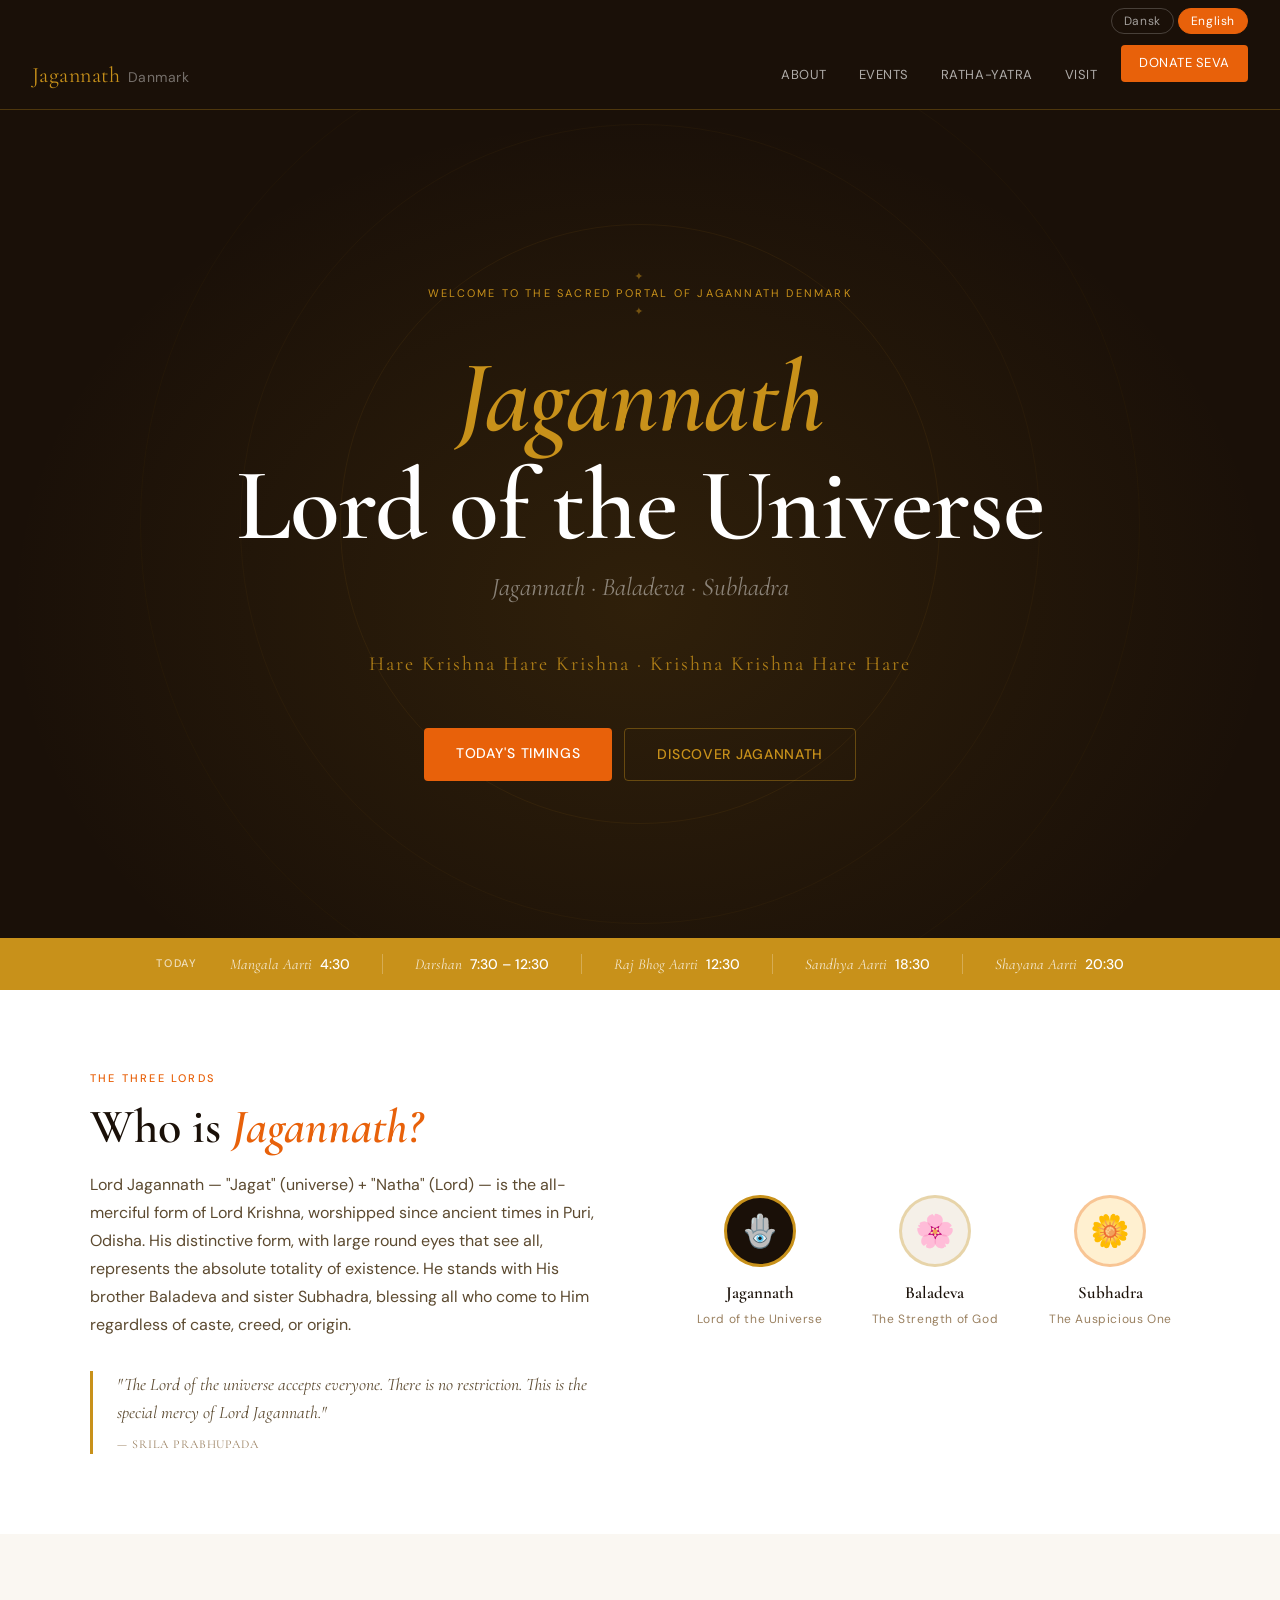
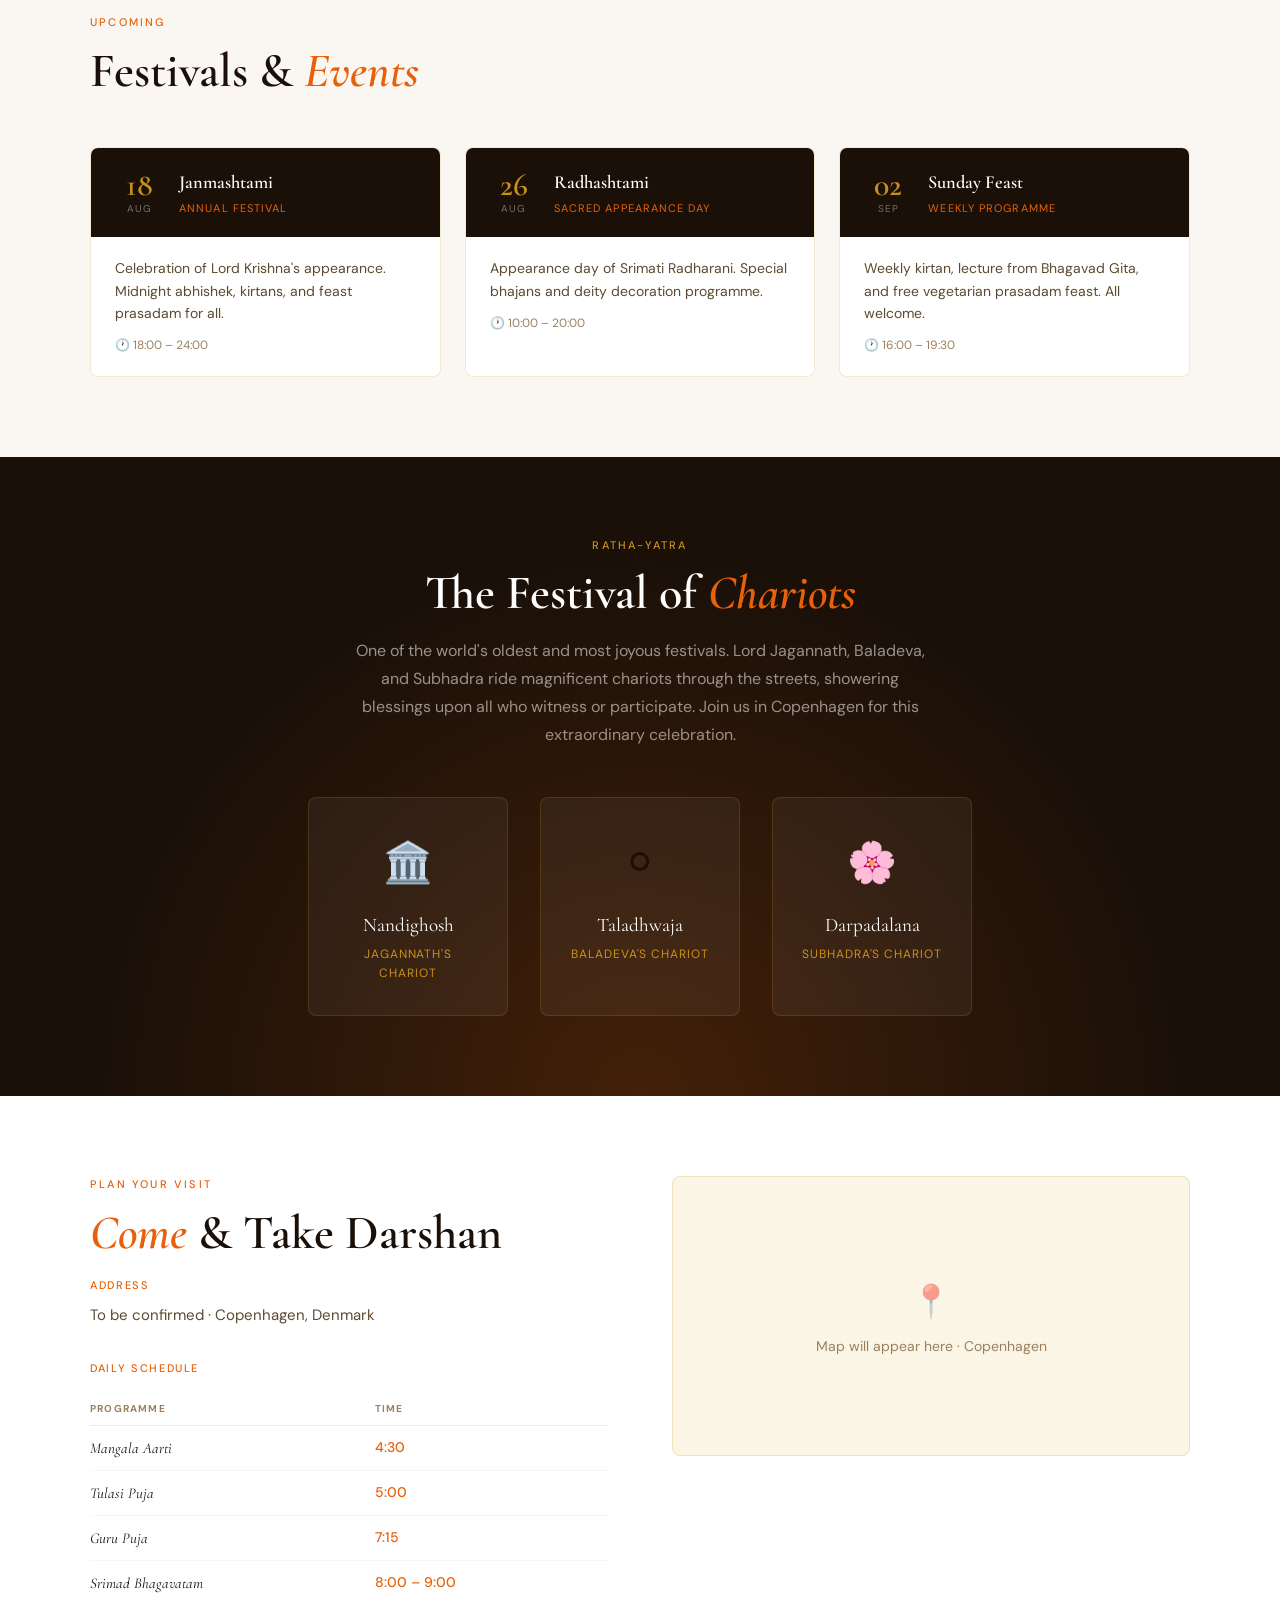
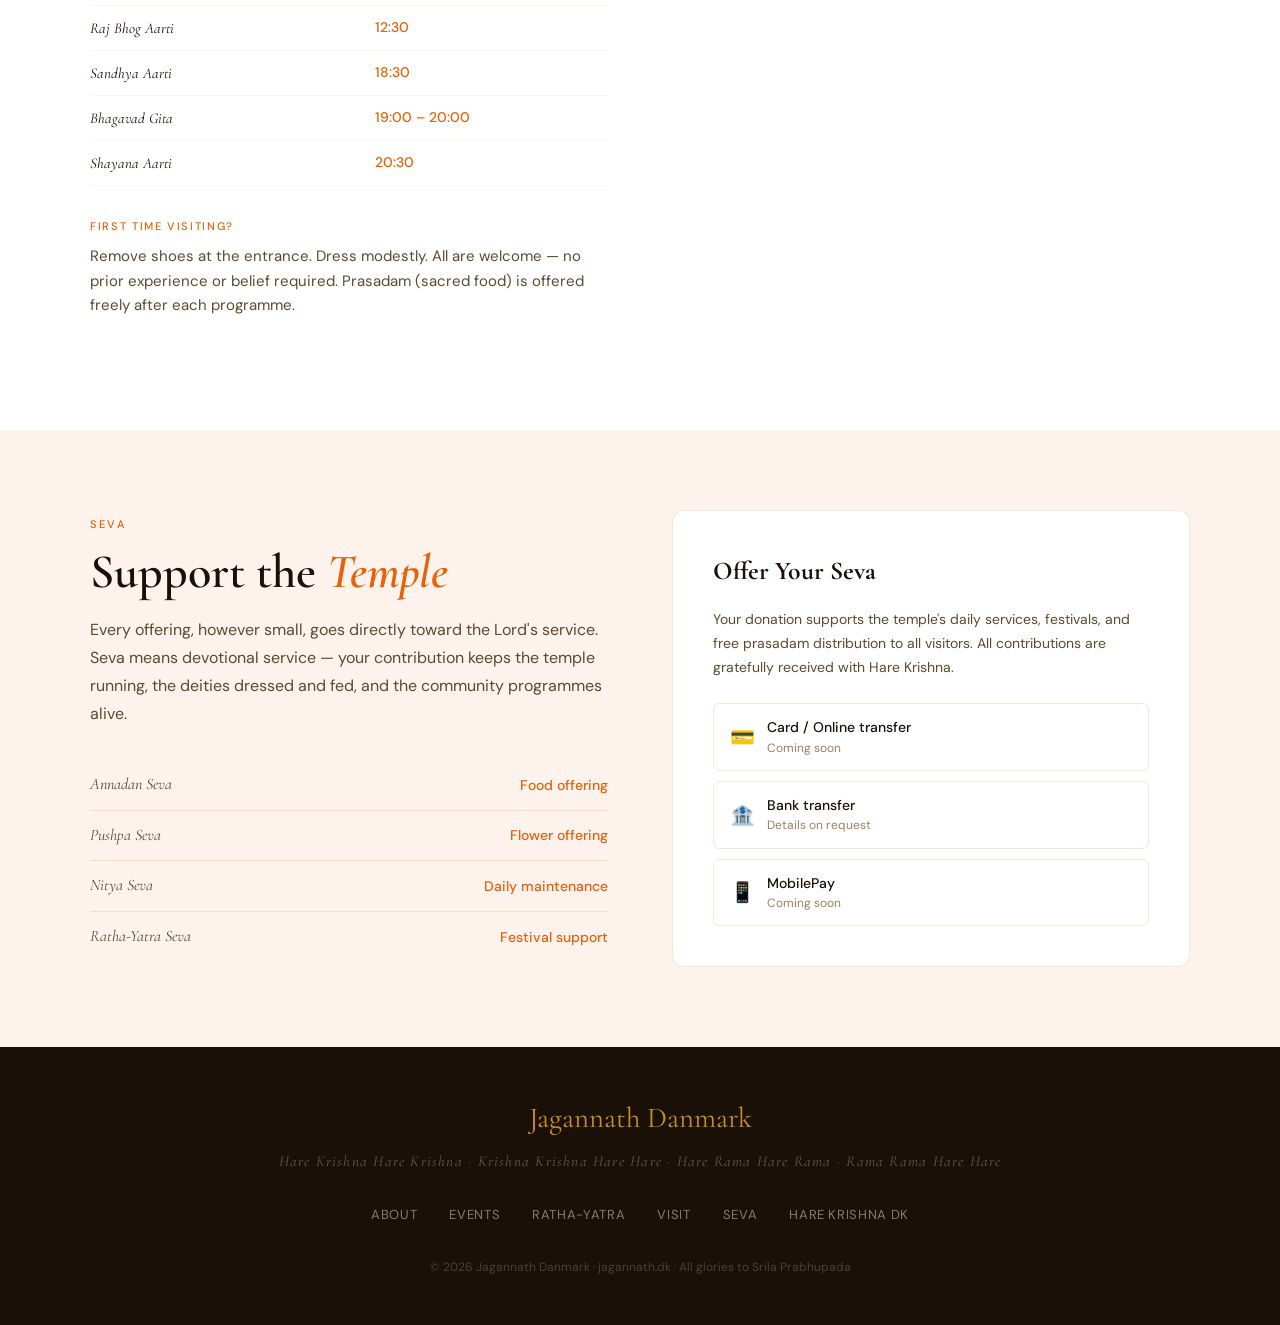
==== index.html @ f50fbe14 "Add files via upload" ====
<!DOCTYPE html>
<html lang="da">
<head>
<meta charset="UTF-8">
<meta name="viewport" content="width=device-width, initial-scale=1.0">
<title>Jagannath Danmark — Lord of the Universe</title>
<link rel="preconnect" href="https://fonts.googleapis.com">
<link rel="preconnect" href="https://fonts.gstatic.com" crossorigin>
<link href="https://fonts.googleapis.com/css2?family=Cormorant+Garamond:ital,wght@0,400;0,600;1,400&family=DM+Sans:wght@400;500&display=swap" rel="stylesheet">
<style>
  *, *::before, *::after { box-sizing: border-box; margin: 0; padding: 0; }

  :root {
    --saffron: #E8610A;
    --saffron-light: #FDF3EC;
    --gold: #C8911A;
    --gold-light: #FBF5E6;
    --night: #1A1008;
    --night-mid: #2E1F0D;
    --cream: #FAF7F2;
    --text: #1A1008;
    --text-mid: #5C4A30;
    --text-muted: #9A8060;
    --white: #FFFFFF;
    --border: rgba(200, 145, 26, 0.2);
    --font-display: 'Cormorant Garamond', Georgia, serif;
    --font-body: 'DM Sans', system-ui, sans-serif;
  }

  html { scroll-behavior: smooth; }

  body {
    font-family: var(--font-body);
    background: var(--cream);
    color: var(--text);
    line-height: 1.6;
    font-size: 16px;
  }

  /* ── LANGUAGE TOGGLE ── */
  .lang-bar {
    background: var(--night);
    padding: 8px 2rem;
    display: flex;
    justify-content: flex-end;
    gap: 4px;
  }
  .lang-btn {
    background: none;
    border: 1px solid rgba(255,255,255,0.2);
    color: rgba(255,255,255,0.6);
    padding: 4px 12px;
    border-radius: 20px;
    cursor: pointer;
    font-family: var(--font-body);
    font-size: 12px;
    letter-spacing: 0.05em;
    transition: all 0.2s;
  }
  .lang-btn.active, .lang-btn:hover {
    background: var(--saffron);
    border-color: var(--saffron);
    color: white;
  }

  /* ── NAV ── */
  nav {
    background: var(--night);
    padding: 0 2rem;
    display: flex;
    align-items: center;
    justify-content: space-between;
    position: sticky;
    top: 0;
    z-index: 100;
    border-bottom: 1px solid rgba(200,145,26,0.3);
  }
  .nav-logo {
    font-family: var(--font-display);
    font-size: 22px;
    color: var(--gold);
    text-decoration: none;
    padding: 16px 0;
    letter-spacing: 0.02em;
  }
  .nav-logo span { color: rgba(255,255,255,0.4); font-size: 14px; font-family: var(--font-body); font-weight: 400; margin-left: 8px; }
  .nav-links {
    display: flex;
    gap: 0;
    list-style: none;
  }
  .nav-links a {
    color: rgba(255,255,255,0.65);
    text-decoration: none;
    font-size: 13px;
    letter-spacing: 0.04em;
    padding: 20px 16px;
    display: block;
    transition: color 0.2s;
    text-transform: uppercase;
  }
  .nav-links a:hover { color: var(--gold); }
  .nav-donate {
    background: var(--saffron);
    color: white !important;
    border-radius: 4px;
    padding: 8px 18px !important;
    margin-left: 8px;
  }
  .nav-donate:hover { background: #c5520a; color: white !important; }

  /* ── HERO ── */
  .hero {
    background: var(--night);
    min-height: 92vh;
    display: flex;
    flex-direction: column;
    align-items: center;
    justify-content: center;
    text-align: center;
    padding: 4rem 2rem;
    position: relative;
    overflow: hidden;
  }
  .hero::before {
    content: '';
    position: absolute;
    inset: 0;
    background: radial-gradient(ellipse at 50% 60%, rgba(200,145,26,0.12) 0%, transparent 70%);
    pointer-events: none;
  }
  /* Decorative mandala ring */
  .mandala-ring {
    position: absolute;
    width: 600px;
    height: 600px;
    border: 1px solid rgba(200,145,26,0.08);
    border-radius: 50%;
    top: 50%;
    left: 50%;
    transform: translate(-50%, -50%);
    pointer-events: none;
  }
  .mandala-ring:nth-child(2) { width: 800px; height: 800px; border-color: rgba(200,145,26,0.05); }
  .mandala-ring:nth-child(3) { width: 1000px; height: 1000px; border-color: rgba(200,145,26,0.03); }

  .hero-eyebrow {
    font-family: var(--font-body);
    font-size: 11px;
    letter-spacing: 0.2em;
    text-transform: uppercase;
    color: var(--gold);
    margin-bottom: 1.5rem;
    position: relative;
  }
  .hero-eyebrow::before, .hero-eyebrow::after {
    content: '✦';
    margin: 0 12px;
    opacity: 0.5;
  }
  .hero-title {
    font-family: var(--font-display);
    font-size: clamp(3rem, 8vw, 6.5rem);
    font-weight: 600;
    color: white;
    line-height: 1.05;
    letter-spacing: -0.01em;
    position: relative;
    margin-bottom: 0.5rem;
  }
  .hero-title em {
    font-style: italic;
    color: var(--gold);
  }
  .hero-subtitle {
    font-family: var(--font-display);
    font-size: clamp(1.1rem, 2.5vw, 1.6rem);
    color: rgba(255,255,255,0.45);
    font-style: italic;
    margin-bottom: 2.5rem;
    position: relative;
  }
  .hero-mantra {
    font-family: var(--font-display);
    font-size: clamp(1rem, 2vw, 1.25rem);
    color: var(--gold);
    letter-spacing: 0.1em;
    margin-bottom: 3rem;
    position: relative;
    opacity: 0.85;
  }
  .hero-cta {
    display: flex;
    gap: 12px;
    flex-wrap: wrap;
    justify-content: center;
    position: relative;
  }
  .btn-primary {
    background: var(--saffron);
    color: white;
    text-decoration: none;
    padding: 14px 32px;
    border-radius: 4px;
    font-size: 14px;
    font-weight: 500;
    letter-spacing: 0.05em;
    text-transform: uppercase;
    transition: background 0.2s;
  }
  .btn-primary:hover { background: #c5520a; }
  .btn-outline {
    border: 1px solid rgba(200,145,26,0.4);
    color: var(--gold);
    text-decoration: none;
    padding: 14px 32px;
    border-radius: 4px;
    font-size: 14px;
    font-weight: 500;
    letter-spacing: 0.05em;
    text-transform: uppercase;
    transition: all 0.2s;
  }
  .btn-outline:hover { border-color: var(--gold); background: rgba(200,145,26,0.08); }

  /* ── TODAY TIMINGS ── */
  .timings-bar {
    background: var(--gold);
    padding: 14px 2rem;
    display: flex;
    align-items: center;
    justify-content: center;
    gap: 2rem;
    flex-wrap: wrap;
  }
  .timings-bar .label {
    font-size: 11px;
    letter-spacing: 0.15em;
    text-transform: uppercase;
    color: rgba(255,255,255,0.7);
    font-weight: 500;
  }
  .timings-bar .timing-item {
    display: flex;
    align-items: center;
    gap: 8px;
    color: white;
    font-size: 14px;
  }
  .timings-bar .timing-name {
    font-family: var(--font-display);
    font-style: italic;
    color: rgba(255,255,255,0.8);
    font-size: 15px;
  }
  .timings-bar .timing-time {
    font-weight: 500;
  }
  .timings-divider {
    width: 1px;
    height: 20px;
    background: rgba(255,255,255,0.25);
  }

  /* ── SECTIONS ── */
  section { padding: 5rem 2rem; }
  .container { max-width: 1100px; margin: 0 auto; }

  .section-eyebrow {
    font-size: 11px;
    letter-spacing: 0.2em;
    text-transform: uppercase;
    color: var(--saffron);
    margin-bottom: 0.75rem;
    font-weight: 500;
  }
  .section-title {
    font-family: var(--font-display);
    font-size: clamp(2rem, 4vw, 3rem);
    font-weight: 600;
    line-height: 1.15;
    margin-bottom: 1rem;
    color: var(--night);
  }
  .section-title em { font-style: italic; color: var(--saffron); }
  .section-body {
    font-size: 16px;
    color: var(--text-mid);
    max-width: 580px;
    line-height: 1.75;
  }

  /* ── ABOUT JAGANNATH ── */
  .about { background: var(--white); }
  .about-grid {
    display: grid;
    grid-template-columns: 1fr 1fr;
    gap: 5rem;
    align-items: center;
  }
  .deity-trio {
    display: flex;
    gap: 1rem;
    justify-content: center;
  }
  .deity-card {
    flex: 1;
    text-align: center;
    padding: 1.5rem 1rem;
    border-radius: 8px;
  }
  .deity-face {
    width: 72px;
    height: 72px;
    border-radius: 50%;
    margin: 0 auto 12px;
    border: 3px solid var(--border);
    display: flex;
    align-items: center;
    justify-content: center;
    font-size: 32px;
  }
  .deity-face.jagannath { background: #1A1008; border-color: var(--gold); }
  .deity-face.baladeva { background: #F5F0E8; border-color: rgba(200,145,26,0.3); }
  .deity-face.subhadra { background: #FFF0D0; border-color: rgba(232,97,10,0.3); }
  .deity-name {
    font-family: var(--font-display);
    font-size: 17px;
    font-weight: 600;
    color: var(--night);
    margin-bottom: 4px;
  }
  .deity-role {
    font-size: 12px;
    color: var(--text-muted);
    letter-spacing: 0.05em;
  }
  .about-quote {
    border-left: 3px solid var(--gold);
    padding-left: 1.5rem;
    margin-top: 2rem;
    font-family: var(--font-display);
    font-style: italic;
    font-size: 1.1rem;
    color: var(--text-mid);
    line-height: 1.6;
  }
  .about-quote cite {
    display: block;
    margin-top: 8px;
    font-size: 12px;
    letter-spacing: 0.08em;
    text-transform: uppercase;
    font-style: normal;
    color: var(--text-muted);
  }

  /* ── EVENTS ── */
  .events { background: var(--cream); }
  .events-grid {
    display: grid;
    grid-template-columns: repeat(auto-fit, minmax(280px, 1fr));
    gap: 1.5rem;
    margin-top: 3rem;
  }
  .event-card {
    background: white;
    border-radius: 8px;
    border: 1px solid var(--border);
    overflow: hidden;
    transition: transform 0.2s, box-shadow 0.2s;
  }
  .event-card:hover { transform: translateY(-3px); box-shadow: 0 8px 30px rgba(200,145,26,0.1); }
  .event-header {
    background: var(--night);
    padding: 1.25rem 1.5rem;
    display: flex;
    align-items: center;
    gap: 1rem;
  }
  .event-date-box {
    text-align: center;
    min-width: 48px;
  }
  .event-date-box .day {
    font-family: var(--font-display);
    font-size: 2rem;
    font-weight: 600;
    color: var(--gold);
    line-height: 1;
  }
  .event-date-box .month {
    font-size: 10px;
    letter-spacing: 0.1em;
    text-transform: uppercase;
    color: rgba(255,255,255,0.4);
  }
  .event-title-wrap .event-name {
    font-family: var(--font-display);
    font-size: 1.15rem;
    color: white;
    font-weight: 600;
  }
  .event-title-wrap .event-type {
    font-size: 11px;
    color: var(--saffron);
    letter-spacing: 0.1em;
    text-transform: uppercase;
    margin-top: 2px;
  }
  .event-body {
    padding: 1.25rem 1.5rem;
  }
  .event-desc {
    font-size: 14px;
    color: var(--text-mid);
    line-height: 1.6;
    margin-bottom: 12px;
  }
  .event-meta {
    display: flex;
    align-items: center;
    gap: 6px;
    font-size: 12px;
    color: var(--text-muted);
  }

  /* ── RATHA YATRA HIGHLIGHT ── */
  .ratha {
    background: var(--night);
    position: relative;
    overflow: hidden;
    text-align: center;
  }
  .ratha::before {
    content: '';
    position: absolute;
    inset: 0;
    background: radial-gradient(ellipse at 50% 100%, rgba(232,97,10,0.2) 0%, transparent 60%);
  }
  .ratha .section-eyebrow { color: var(--gold); }
  .ratha .section-title { color: white; }
  .ratha .section-title em { color: var(--saffron); }
  .ratha .section-body { color: rgba(255,255,255,0.55); margin: 0 auto 3rem; }
  .chariot-row {
    display: flex;
    justify-content: center;
    gap: 2rem;
    margin-top: 3rem;
    flex-wrap: wrap;
    position: relative;
  }
  .chariot-card {
    background: rgba(255,255,255,0.05);
    border: 1px solid rgba(200,145,26,0.2);
    border-radius: 8px;
    padding: 2rem 1.5rem;
    width: 200px;
    text-align: center;
  }
  .chariot-icon { font-size: 2.5rem; margin-bottom: 1rem; }
  .chariot-deity {
    font-family: var(--font-display);
    font-size: 1.2rem;
    color: white;
    margin-bottom: 4px;
  }
  .chariot-name {
    font-size: 12px;
    color: var(--gold);
    letter-spacing: 0.08em;
    text-transform: uppercase;
  }

  /* ── DONATE ── */
  .donate { background: var(--saffron-light); }
  .donate-grid {
    display: grid;
    grid-template-columns: 1fr 1fr;
    gap: 4rem;
    align-items: center;
  }
  .seva-list { list-style: none; margin-top: 2rem; }
  .seva-list li {
    padding: 12px 0;
    border-bottom: 1px solid var(--border);
    display: flex;
    justify-content: space-between;
    align-items: center;
    font-size: 15px;
    color: var(--text-mid);
  }
  .seva-list li:last-child { border-bottom: none; }
  .seva-list .seva-name { font-family: var(--font-display); font-size: 16px; font-style: italic; }
  .seva-list .seva-amount { font-weight: 500; color: var(--saffron); font-size: 14px; }
  .donate-box {
    background: white;
    border-radius: 12px;
    padding: 2.5rem;
    border: 1px solid var(--border);
  }
  .donate-box h3 {
    font-family: var(--font-display);
    font-size: 1.6rem;
    margin-bottom: 1rem;
    color: var(--night);
  }
  .donate-box p {
    font-size: 14px;
    color: var(--text-mid);
    line-height: 1.7;
    margin-bottom: 1.5rem;
  }
  .donate-methods {
    display: flex;
    flex-direction: column;
    gap: 10px;
  }
  .donate-method {
    display: flex;
    align-items: center;
    gap: 12px;
    padding: 12px 16px;
    border: 1px solid var(--border);
    border-radius: 6px;
    font-size: 14px;
    color: var(--text);
    text-decoration: none;
    transition: border-color 0.2s;
  }
  .donate-method:hover { border-color: var(--saffron); }
  .donate-method .method-icon { font-size: 20px; }
  .donate-method .method-label { font-weight: 500; }
  .donate-method .method-desc { font-size: 12px; color: var(--text-muted); }

  /* ── VISIT ── */
  .visit { background: white; }
  .visit-grid {
    display: grid;
    grid-template-columns: 1fr 1fr;
    gap: 4rem;
    align-items: start;
  }
  .info-block { margin-bottom: 2rem; }
  .info-block h4 {
    font-size: 11px;
    letter-spacing: 0.15em;
    text-transform: uppercase;
    color: var(--saffron);
    margin-bottom: 8px;
    font-weight: 500;
  }
  .info-block p {
    font-size: 15px;
    color: var(--text-mid);
    line-height: 1.65;
  }
  .schedule-table { width: 100%; border-collapse: collapse; margin-top: 1rem; }
  .schedule-table th {
    font-size: 10px;
    letter-spacing: 0.12em;
    text-transform: uppercase;
    color: var(--text-muted);
    padding: 8px 0;
    text-align: left;
    border-bottom: 1px solid var(--border);
  }
  .schedule-table td {
    padding: 10px 0;
    font-size: 14px;
    color: var(--text-mid);
    border-bottom: 1px solid rgba(200,145,26,0.08);
    vertical-align: top;
  }
  .schedule-table td:first-child {
    font-family: var(--font-display);
    font-style: italic;
    font-size: 15px;
    color: var(--night);
    width: 55%;
  }
  .schedule-table td:last-child {
    font-weight: 500;
    color: var(--saffron);
  }
  .map-placeholder {
    background: var(--gold-light);
    border: 1px solid var(--border);
    border-radius: 8px;
    height: 280px;
    display: flex;
    flex-direction: column;
    align-items: center;
    justify-content: center;
    gap: 8px;
    color: var(--text-muted);
    font-size: 14px;
  }
  .map-placeholder .map-icon { font-size: 2rem; opacity: 0.5; }

  /* ── FOOTER ── */
  footer {
    background: var(--night);
    padding: 3rem 2rem;
    text-align: center;
  }
  .footer-logo {
    font-family: var(--font-display);
    font-size: 1.8rem;
    color: var(--gold);
    margin-bottom: 0.5rem;
  }
  .footer-mantra {
    font-family: var(--font-display);
    font-style: italic;
    color: rgba(255,255,255,0.3);
    font-size: 0.95rem;
    letter-spacing: 0.08em;
    margin-bottom: 2rem;
  }
  .footer-links {
    display: flex;
    justify-content: center;
    gap: 2rem;
    flex-wrap: wrap;
    margin-bottom: 2rem;
  }
  .footer-links a {
    color: rgba(255,255,255,0.45);
    text-decoration: none;
    font-size: 13px;
    letter-spacing: 0.05em;
    text-transform: uppercase;
    transition: color 0.2s;
  }
  .footer-links a:hover { color: var(--gold); }
  .footer-copy {
    font-size: 12px;
    color: rgba(255,255,255,0.2);
  }

  /* ── LANGUAGE CONTENT ── */
  [data-lang] { display: none; }
  [data-lang].active { display: block; }
  .inline-lang { display: none; }
  .inline-lang.active { display: inline; }

  /* ── RESPONSIVE ── */
  @media (max-width: 768px) {
    nav { padding: 0 1rem; }
    .nav-links { display: none; }
    section { padding: 3.5rem 1.25rem; }
    .about-grid, .donate-grid, .visit-grid { grid-template-columns: 1fr; gap: 2.5rem; }
    .deity-trio { gap: 0.5rem; }
    .timings-bar { gap: 1rem; padding: 12px 1rem; }
    .timings-divider { display: none; }
    .chariot-card { width: 160px; }
  }
</style>
</head>
<body>

<!-- Language bar -->
<div class="lang-bar">
  <button class="lang-btn" onclick="setLang('da')">Dansk</button>
  <button class="lang-btn active" onclick="setLang('en')">English</button>
</div>

<!-- Navigation -->
<nav>
  <a class="nav-logo" href="#">
    Jagannath<span>Danmark</span>
  </a>
  <ul class="nav-links">
    <li><a href="#about" data-da="Om Jagannath" data-en="About">About</a></li>
    <li><a href="#events" data-da="Begivenheder" data-en="Events">Events</a></li>
    <li><a href="#ratha" data-da="Ratha-Yatra" data-en="Ratha-Yatra">Ratha-Yatra</a></li>
    <li><a href="#visit" data-da="Besøg os" data-en="Visit">Visit</a></li>
    <li><a href="#donate" class="nav-donate" data-da="Donér Seva" data-en="Donate Seva">Donate Seva</a></li>
  </ul>
</nav>

<!-- Hero -->
<section class="hero">
  <div class="mandala-ring"></div>
  <div class="mandala-ring"></div>
  <div class="mandala-ring"></div>

  <div class="hero-eyebrow">
    <span data-lang="da" class="active">Velkommen til Jagannath Danmarks hellige portal</span>
    <span data-lang="en" class="active">Welcome to the sacred portal of Jagannath Denmark</span>
  </div>

  <h1 class="hero-title">
    <em>Jagannath</em><br>
    <span data-lang="en" class="inline-lang active">Lord of the Universe</span>
    <span data-lang="da" class="inline-lang">Universets Herre</span>
  </h1>

  <p class="hero-subtitle">
    <span data-lang="en" class="inline-lang active">Jagannath · Baladeva · Subhadra</span>
    <span data-lang="da" class="inline-lang">Jagannath · Baladeva · Subhadra</span>
  </p>

  <p class="hero-mantra">Hare Krishna Hare Krishna · Krishna Krishna Hare Hare</p>

  <div class="hero-cta">
    <a href="#visit" class="btn-primary">
      <span data-lang="en" class="inline-lang active">Today's Timings</span>
      <span data-lang="da" class="inline-lang">Dagens tider</span>
    </a>
    <a href="#about" class="btn-outline">
      <span data-lang="en" class="inline-lang active">Discover Jagannath</span>
      <span data-lang="da" class="inline-lang">Lær om Jagannath</span>
    </a>
  </div>
</section>

<!-- Today's timings bar -->
<div class="timings-bar">
  <span class="label">
    <span data-lang="en" class="inline-lang active">Today</span>
    <span data-lang="da" class="inline-lang">I dag</span>
  </span>
  <div class="timing-item">
    <span class="timing-name">Mangala Aarti</span>
    <span class="timing-time">4:30</span>
  </div>
  <div class="timings-divider"></div>
  <div class="timing-item">
    <span class="timing-name">Darshan</span>
    <span class="timing-time">7:30 – 12:30</span>
  </div>
  <div class="timings-divider"></div>
  <div class="timing-item">
    <span class="timing-name">Raj Bhog Aarti</span>
    <span class="timing-time">12:30</span>
  </div>
  <div class="timings-divider"></div>
  <div class="timing-item">
    <span class="timing-name">Sandhya Aarti</span>
    <span class="timing-time">18:30</span>
  </div>
  <div class="timings-divider"></div>
  <div class="timing-item">
    <span class="timing-name">Shayana Aarti</span>
    <span class="timing-time">20:30</span>
  </div>
</div>

<!-- About Jagannath -->
<section class="about" id="about">
  <div class="container">
    <div class="about-grid">
      <div>
        <p class="section-eyebrow">
          <span data-lang="en" class="inline-lang active">The Three Lords</span>
          <span data-lang="da" class="inline-lang">De tre Herrer</span>
        </p>
        <h2 class="section-title">
          <span data-lang="en" class="inline-lang active">Who is <em>Jagannath?</em></span>
          <span data-lang="da" class="inline-lang">Hvem er <em>Jagannath?</em></span>
        </h2>
        <p class="section-body">
          <span data-lang="en" class="inline-lang active">Lord Jagannath — "Jagat" (universe) + "Natha" (Lord) — is the all-merciful form of Lord Krishna, worshipped since ancient times in Puri, Odisha. His distinctive form, with large round eyes that see all, represents the absolute totality of existence. He stands with His brother Baladeva and sister Subhadra, blessing all who come to Him regardless of caste, creed, or origin.</span>
          <span data-lang="da" class="inline-lang">Herre Jagannath — "Jagat" (univers) + "Natha" (Herre) — er den altbarmhjertige form af Herre Krishna, der er blevet tilbedt siden oldtiden i Puri, Odisha. Hans karakteristiske form, med store runde øjne der ser alt, repræsenterer eksistensens absolutte totalitet. Han står med sin bror Baladeva og søster Subhadra og velsigner alle, der kommer til Ham, uanset kaste, tro eller oprindelse.</span>
        </p>
        <blockquote class="about-quote">
          <span data-lang="en" class="inline-lang active">"The Lord of the universe accepts everyone. There is no restriction. This is the special mercy of Lord Jagannath."</span>
          <span data-lang="da" class="inline-lang">"Universets Herre accepterer alle. Der er ingen begrænsning. Dette er den særlige nåde fra Herre Jagannath."</span>
          <cite>— Srila Prabhupada</cite>
        </blockquote>
      </div>
      <div>
        <div class="deity-trio">
          <div class="deity-card">
            <div class="deity-face jagannath">🪬</div>
            <div class="deity-name">Jagannath</div>
            <div class="deity-role">
              <span data-lang="en" class="inline-lang active">Lord of the Universe</span>
              <span data-lang="da" class="inline-lang">Universets Herre</span>
            </div>
          </div>
          <div class="deity-card">
            <div class="deity-face baladeva">🌸</div>
            <div class="deity-name">Baladeva</div>
            <div class="deity-role">
              <span data-lang="en" class="inline-lang active">The Strength of God</span>
              <span data-lang="da" class="inline-lang">Guds styrke</span>
            </div>
          </div>
          <div class="deity-card">
            <div class="deity-face subhadra">🌼</div>
            <div class="deity-name">Subhadra</div>
            <div class="deity-role">
              <span data-lang="en" class="inline-lang active">The Auspicious One</span>
              <span data-lang="da" class="inline-lang">Den lykkebringende</span>
            </div>
          </div>
        </div>
      </div>
    </div>
  </div>
</section>

<!-- Events -->
<section class="events" id="events">
  <div class="container">
    <p class="section-eyebrow">
      <span data-lang="en" class="inline-lang active">Upcoming</span>
      <span data-lang="da" class="inline-lang">Kommende</span>
    </p>
    <h2 class="section-title">
      <span data-lang="en" class="inline-lang active">Festivals &amp; <em>Events</em></span>
      <span data-lang="da" class="inline-lang">Festivaler &amp; <em>Begivenheder</em></span>
    </h2>
    <div class="events-grid">
      <div class="event-card">
        <div class="event-header">
          <div class="event-date-box">
            <div class="day">18</div>
            <div class="month">Aug</div>
          </div>
          <div class="event-title-wrap">
            <div class="event-name">Janmashtami</div>
            <div class="event-type">
              <span data-lang="en" class="inline-lang active">Annual Festival</span>
              <span data-lang="da" class="inline-lang">Årlig festival</span>
            </div>
          </div>
        </div>
        <div class="event-body">
          <p class="event-desc">
            <span data-lang="en" class="inline-lang active">Celebration of Lord Krishna's appearance. Midnight abhishek, kirtans, and feast prasadam for all.</span>
            <span data-lang="da" class="inline-lang">Fejring af Herre Krishnas tilsynekomst. Midnat abhishek, kirtaner og prasadam for alle.</span>
          </p>
          <div class="event-meta">🕐 18:00 – 24:00</div>
        </div>
      </div>
      <div class="event-card">
        <div class="event-header">
          <div class="event-date-box">
            <div class="day">26</div>
            <div class="month">Aug</div>
          </div>
          <div class="event-title-wrap">
            <div class="event-name">Radhashtami</div>
            <div class="event-type">
              <span data-lang="en" class="inline-lang active">Sacred Appearance Day</span>
              <span data-lang="da" class="inline-lang">Hellig dag</span>
            </div>
          </div>
        </div>
        <div class="event-body">
          <p class="event-desc">
            <span data-lang="en" class="inline-lang active">Appearance day of Srimati Radharani. Special bhajans and deity decoration programme.</span>
            <span data-lang="da" class="inline-lang">Srimati Radharanis tilsynekomstdag. Særlige bhajaner og guddommelig dekorationsprogram.</span>
          </p>
          <div class="event-meta">🕐 10:00 – 20:00</div>
        </div>
      </div>
      <div class="event-card">
        <div class="event-header">
          <div class="event-date-box">
            <div class="day">02</div>
            <div class="month">Sep</div>
          </div>
          <div class="event-title-wrap">
            <div class="event-name">Sunday Feast</div>
            <div class="event-type">
              <span data-lang="en" class="inline-lang active">Weekly Programme</span>
              <span data-lang="da" class="inline-lang">Ugentligt program</span>
            </div>
          </div>
        </div>
        <div class="event-body">
          <p class="event-desc">
            <span data-lang="en" class="inline-lang active">Weekly kirtan, lecture from Bhagavad Gita, and free vegetarian prasadam feast. All welcome.</span>
            <span data-lang="da" class="inline-lang">Ugentlig kirtan, foredrag fra Bhagavad Gita og gratis vegetarisk prasadam. Alle er velkomne.</span>
          </p>
          <div class="event-meta">🕐 16:00 – 19:30</div>
        </div>
      </div>
    </div>
  </div>
</section>

<!-- Ratha-Yatra -->
<section class="ratha" id="ratha">
  <div class="container">
    <p class="section-eyebrow">Ratha-Yatra</p>
    <h2 class="section-title">
      <span data-lang="en" class="inline-lang active">The Festival of <em>Chariots</em></span>
      <span data-lang="da" class="inline-lang">Vognfestivalen — <em>Ratha-Yatra</em></span>
    </h2>
    <p class="section-body">
      <span data-lang="en" class="inline-lang active">One of the world's oldest and most joyous festivals. Lord Jagannath, Baladeva, and Subhadra ride magnificent chariots through the streets, showering blessings upon all who witness or participate. Join us in Copenhagen for this extraordinary celebration.</span>
      <span data-lang="da" class="inline-lang">En af verdens ældste og mest glædesfulde festivaler. Herre Jagannath, Baladeva og Subhadra rider på prægtige vogne gennem gaderne og overdænger alle med velsignelser. Deltag i os i København for denne ekstraordinære fejring.</span>
    </p>
    <div class="chariot-row">
      <div class="chariot-card">
        <div class="chariot-icon">🏛️</div>
        <div class="chariot-deity">Nandighosh</div>
        <div class="chariot-name">Jagannath's Chariot</div>
      </div>
      <div class="chariot-card">
        <div class="chariot-icon">⚪</div>
        <div class="chariot-deity">Taladhwaja</div>
        <div class="chariot-name">Baladeva's Chariot</div>
      </div>
      <div class="chariot-card">
        <div class="chariot-icon">🌸</div>
        <div class="chariot-deity">Darpadalana</div>
        <div class="chariot-name">Subhadra's Chariot</div>
      </div>
    </div>
  </div>
</section>

<!-- Visit -->
<section class="visit" id="visit">
  <div class="container">
    <div class="visit-grid">
      <div>
        <p class="section-eyebrow">
          <span data-lang="en" class="inline-lang active">Plan your visit</span>
          <span data-lang="da" class="inline-lang">Planlæg dit besøg</span>
        </p>
        <h2 class="section-title">
          <span data-lang="en" class="inline-lang active"><em>Come</em> &amp; Take Darshan</span>
          <span data-lang="da" class="inline-lang"><em>Kom</em> &amp; Tag Darshan</span>
        </h2>

        <div class="info-block">
          <h4>
            <span data-lang="en" class="inline-lang active">Address</span>
            <span data-lang="da" class="inline-lang">Adresse</span>
          </h4>
          <p>
            <span data-lang="en" class="inline-lang active">To be confirmed · Copenhagen, Denmark</span>
            <span data-lang="da" class="inline-lang">Bekræftes snart · København, Danmark</span>
          </p>
        </div>

        <div class="info-block">
          <h4>
            <span data-lang="en" class="inline-lang active">Daily Schedule</span>
            <span data-lang="da" class="inline-lang">Dagligt program</span>
          </h4>
          <table class="schedule-table">
            <thead>
              <tr>
                <th>
                  <span data-lang="en" class="inline-lang active">Programme</span>
                  <span data-lang="da" class="inline-lang">Program</span>
                </th>
                <th>
                  <span data-lang="en" class="inline-lang active">Time</span>
                  <span data-lang="da" class="inline-lang">Tid</span>
                </th>
              </tr>
            </thead>
            <tbody>
              <tr><td>Mangala Aarti</td><td>4:30</td></tr>
              <tr><td>Tulasi Puja</td><td>5:00</td></tr>
              <tr><td>Guru Puja</td><td>7:15</td></tr>
              <tr><td>Srimad Bhagavatam</td><td>8:00 – 9:00</td></tr>
              <tr><td>Raj Bhog Aarti</td><td>12:30</td></tr>
              <tr><td>Sandhya Aarti</td><td>18:30</td></tr>
              <tr><td>Bhagavad Gita</td><td>19:00 – 20:00</td></tr>
              <tr><td>Shayana Aarti</td><td>20:30</td></tr>
            </tbody>
          </table>
        </div>

        <div class="info-block">
          <h4>
            <span data-lang="en" class="inline-lang active">First time visiting?</span>
            <span data-lang="da" class="inline-lang">Første besøg?</span>
          </h4>
          <p>
            <span data-lang="en" class="inline-lang active">Remove shoes at the entrance. Dress modestly. All are welcome — no prior experience or belief required. Prasadam (sacred food) is offered freely after each programme.</span>
            <span data-lang="da" class="inline-lang">Tag skoene af ved indgangen. Klæd dig beskedent. Alle er velkomne — ingen tidligere erfaring eller tro kræves. Prasadam (hellig mad) tilbydes gratis efter hvert program.</span>
          </p>
        </div>
      </div>
      <div>
        <div class="map-placeholder">
          <div class="map-icon">📍</div>
          <p>
            <span data-lang="en" class="inline-lang active">Map will appear here · Copenhagen</span>
            <span data-lang="da" class="inline-lang">Kort vises her · København</span>
          </p>
        </div>
      </div>
    </div>
  </div>
</section>

<!-- Donate -->
<section class="donate" id="donate">
  <div class="container">
    <div class="donate-grid">
      <div>
        <p class="section-eyebrow">Seva</p>
        <h2 class="section-title">
          <span data-lang="en" class="inline-lang active">Support the <em>Temple</em></span>
          <span data-lang="da" class="inline-lang">Støt <em>Templet</em></span>
        </h2>
        <p class="section-body">
          <span data-lang="en" class="inline-lang active">Every offering, however small, goes directly toward the Lord's service. Seva means devotional service — your contribution keeps the temple running, the deities dressed and fed, and the community programmes alive.</span>
          <span data-lang="da" class="inline-lang">Hvert tilbud, uanset hvor lille, går direkte til Herrens tjeneste. Seva betyder hengiven tjeneste — dit bidrag holder templet kørende, guderne klædt og mættet, og samfundsprogrammerne i live.</span>
        </p>
        <ul class="seva-list">
          <li>
            <span class="seva-name">Annadan Seva</span>
            <span class="seva-amount">
              <span data-lang="en" class="inline-lang active">Food offering</span>
              <span data-lang="da" class="inline-lang">Madoffer</span>
            </span>
          </li>
          <li>
            <span class="seva-name">Pushpa Seva</span>
            <span class="seva-amount">
              <span data-lang="en" class="inline-lang active">Flower offering</span>
              <span data-lang="da" class="inline-lang">Blomsteroffer</span>
            </span>
          </li>
          <li>
            <span class="seva-name">Nitya Seva</span>
            <span class="seva-amount">
              <span data-lang="en" class="inline-lang active">Daily maintenance</span>
              <span data-lang="da" class="inline-lang">Daglig vedligeholdelse</span>
            </span>
          </li>
          <li>
            <span class="seva-name">Ratha-Yatra Seva</span>
            <span class="seva-amount">
              <span data-lang="en" class="inline-lang active">Festival support</span>
              <span data-lang="da" class="inline-lang">Festivalstøtte</span>
            </span>
          </li>
        </ul>
      </div>
      <div class="donate-box">
        <h3>
          <span data-lang="en" class="inline-lang active">Offer Your Seva</span>
          <span data-lang="da" class="inline-lang">Giv Din Seva</span>
        </h3>
        <p>
          <span data-lang="en" class="inline-lang active">Your donation supports the temple's daily services, festivals, and free prasadam distribution to all visitors. All contributions are gratefully received with Hare Krishna.</span>
          <span data-lang="da" class="inline-lang">Din donation støtter tempelets daglige tjenester, festivaler og gratis prasadam-uddeling til alle besøgende. Alle bidrag modtages taknemmeligeligt med Hare Krishna.</span>
        </p>
        <div class="donate-methods">
          <a href="#" class="donate-method">
            <span class="method-icon">💳</span>
            <div>
              <div class="method-label">
                <span data-lang="en" class="inline-lang active">Card / Online transfer</span>
                <span data-lang="da" class="inline-lang">Kort / Online overførsel</span>
              </div>
              <div class="method-desc">
                <span data-lang="en" class="inline-lang active">Coming soon</span>
                <span data-lang="da" class="inline-lang">Kommer snart</span>
              </div>
            </div>
          </a>
          <a href="#" class="donate-method">
            <span class="method-icon">🏦</span>
            <div>
              <div class="method-label">
                <span data-lang="en" class="inline-lang active">Bank transfer</span>
                <span data-lang="da" class="inline-lang">Bankoverførsel</span>
              </div>
              <div class="method-desc">
                <span data-lang="en" class="inline-lang active">Details on request</span>
                <span data-lang="da" class="inline-lang">Detaljer på forespørgsel</span>
              </div>
            </div>
          </a>
          <a href="#" class="donate-method">
            <span class="method-icon">📱</span>
            <div>
              <div class="method-label">MobilePay</div>
              <div class="method-desc">
                <span data-lang="en" class="inline-lang active">Coming soon</span>
                <span data-lang="da" class="inline-lang">Kommer snart</span>
              </div>
            </div>
          </a>
        </div>
      </div>
    </div>
  </div>
</section>

<!-- Footer -->
<footer>
  <div class="footer-logo">Jagannath Danmark</div>
  <div class="footer-mantra">Hare Krishna Hare Krishna · Krishna Krishna Hare Hare · Hare Rama Hare Rama · Rama Rama Hare Hare</div>
  <div class="footer-links">
    <a href="#about">
      <span data-lang="en" class="inline-lang active">About</span>
      <span data-lang="da" class="inline-lang">Om os</span>
    </a>
    <a href="#events">
      <span data-lang="en" class="inline-lang active">Events</span>
      <span data-lang="da" class="inline-lang">Begivenheder</span>
    </a>
    <a href="#ratha">Ratha-Yatra</a>
    <a href="#visit">
      <span data-lang="en" class="inline-lang active">Visit</span>
      <span data-lang="da" class="inline-lang">Besøg</span>
    </a>
    <a href="#donate">Seva</a>
    <a href="https://harekrishna.dk" target="_blank">Hare Krishna DK</a>
  </div>
  <div class="footer-copy">© 2026 Jagannath Danmark · jagannath.dk · All glories to Srila Prabhupada</div>
</footer>

<script>
  let currentLang = 'en';

  function setLang(lang) {
    currentLang = lang;

    // Toggle lang-btn active states
    document.querySelectorAll('.lang-btn').forEach(btn => {
      btn.classList.toggle('active', btn.textContent.toLowerCase().includes(lang === 'da' ? 'dansk' : 'english'));
    });

    // Toggle block-level [data-lang] elements
    document.querySelectorAll('[data-lang]').forEach(el => {
      el.classList.toggle('active', el.dataset.lang === lang);
    });

    // Toggle inline [data-lang] spans
    document.querySelectorAll('.inline-lang').forEach(el => {
      el.classList.toggle('active', el.dataset.lang === lang);
    });

    // Update nav links text
    document.querySelectorAll('nav a[data-' + lang + ']').forEach(el => {
      if (el.dataset[lang]) el.textContent = el.dataset[lang];
    });

    document.documentElement.lang = lang;
  }

  // Init with English
  setLang('en');
</script>

</body>
</html>
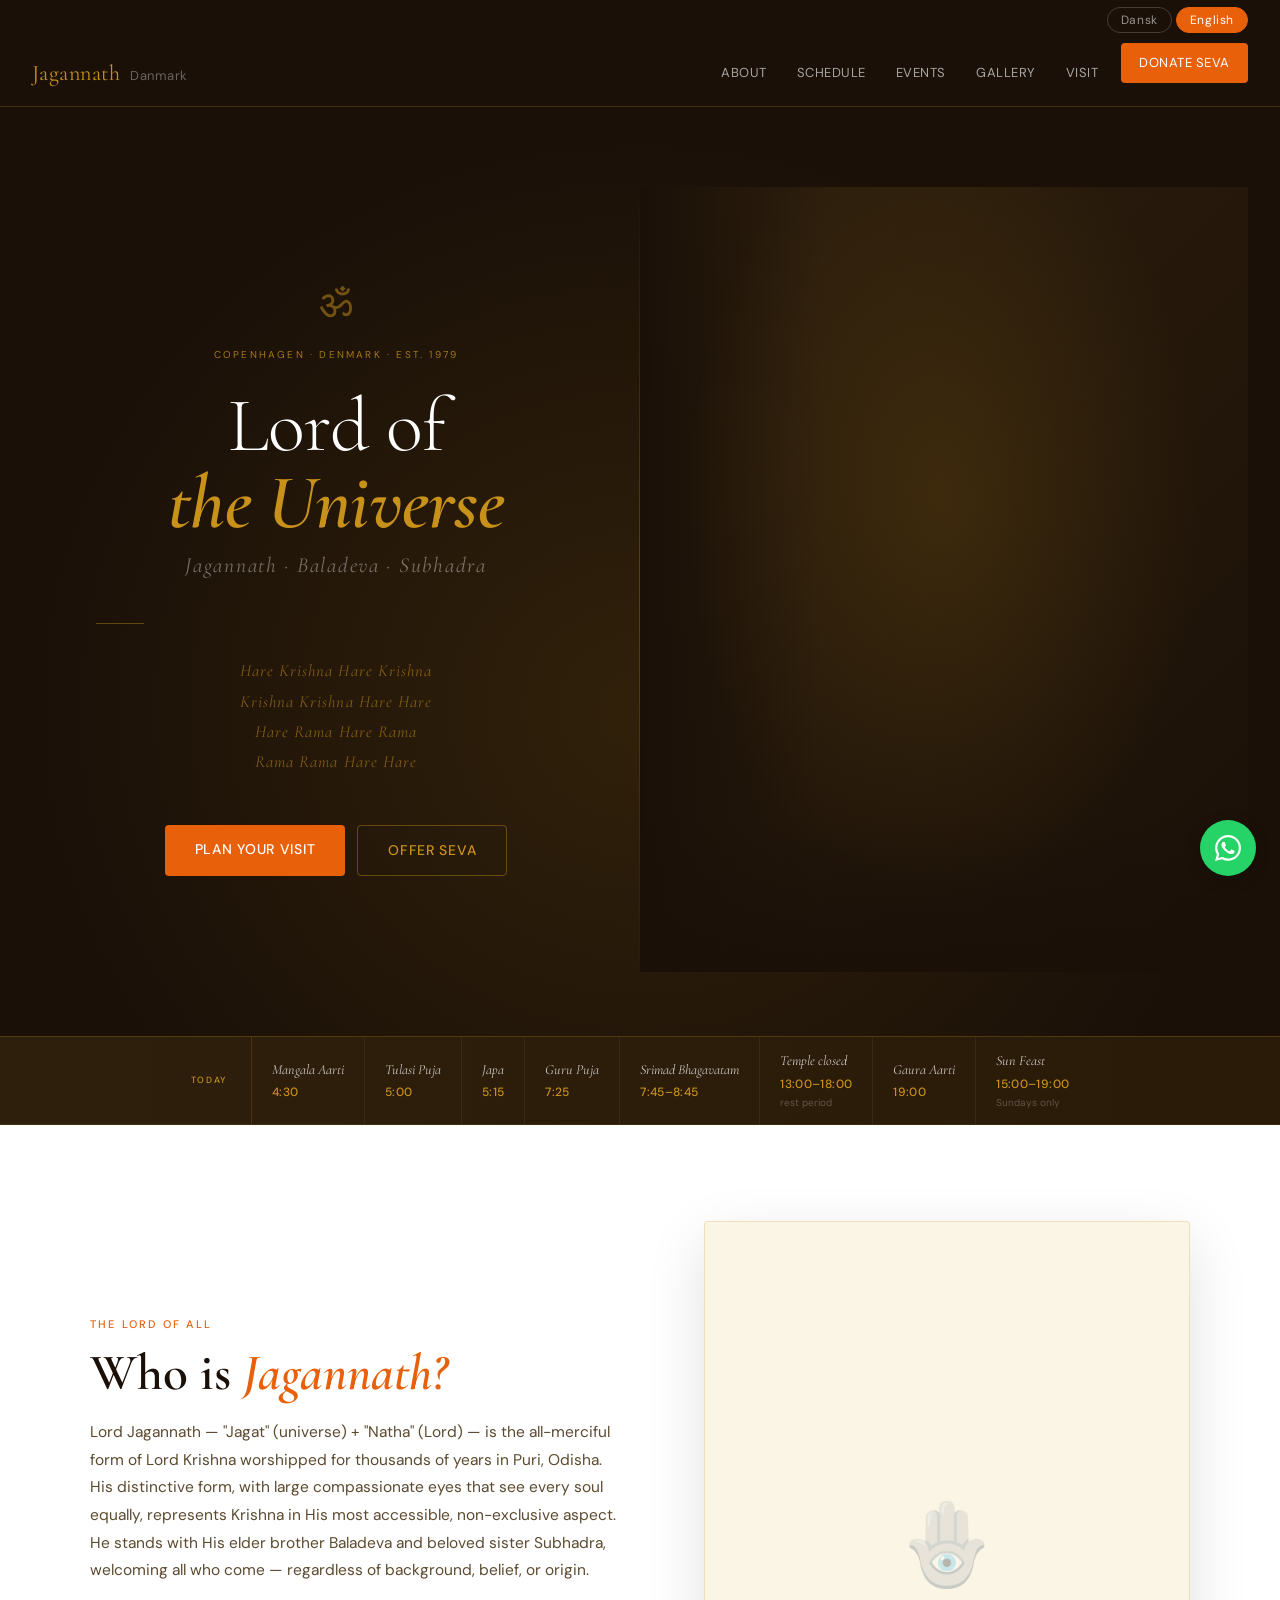
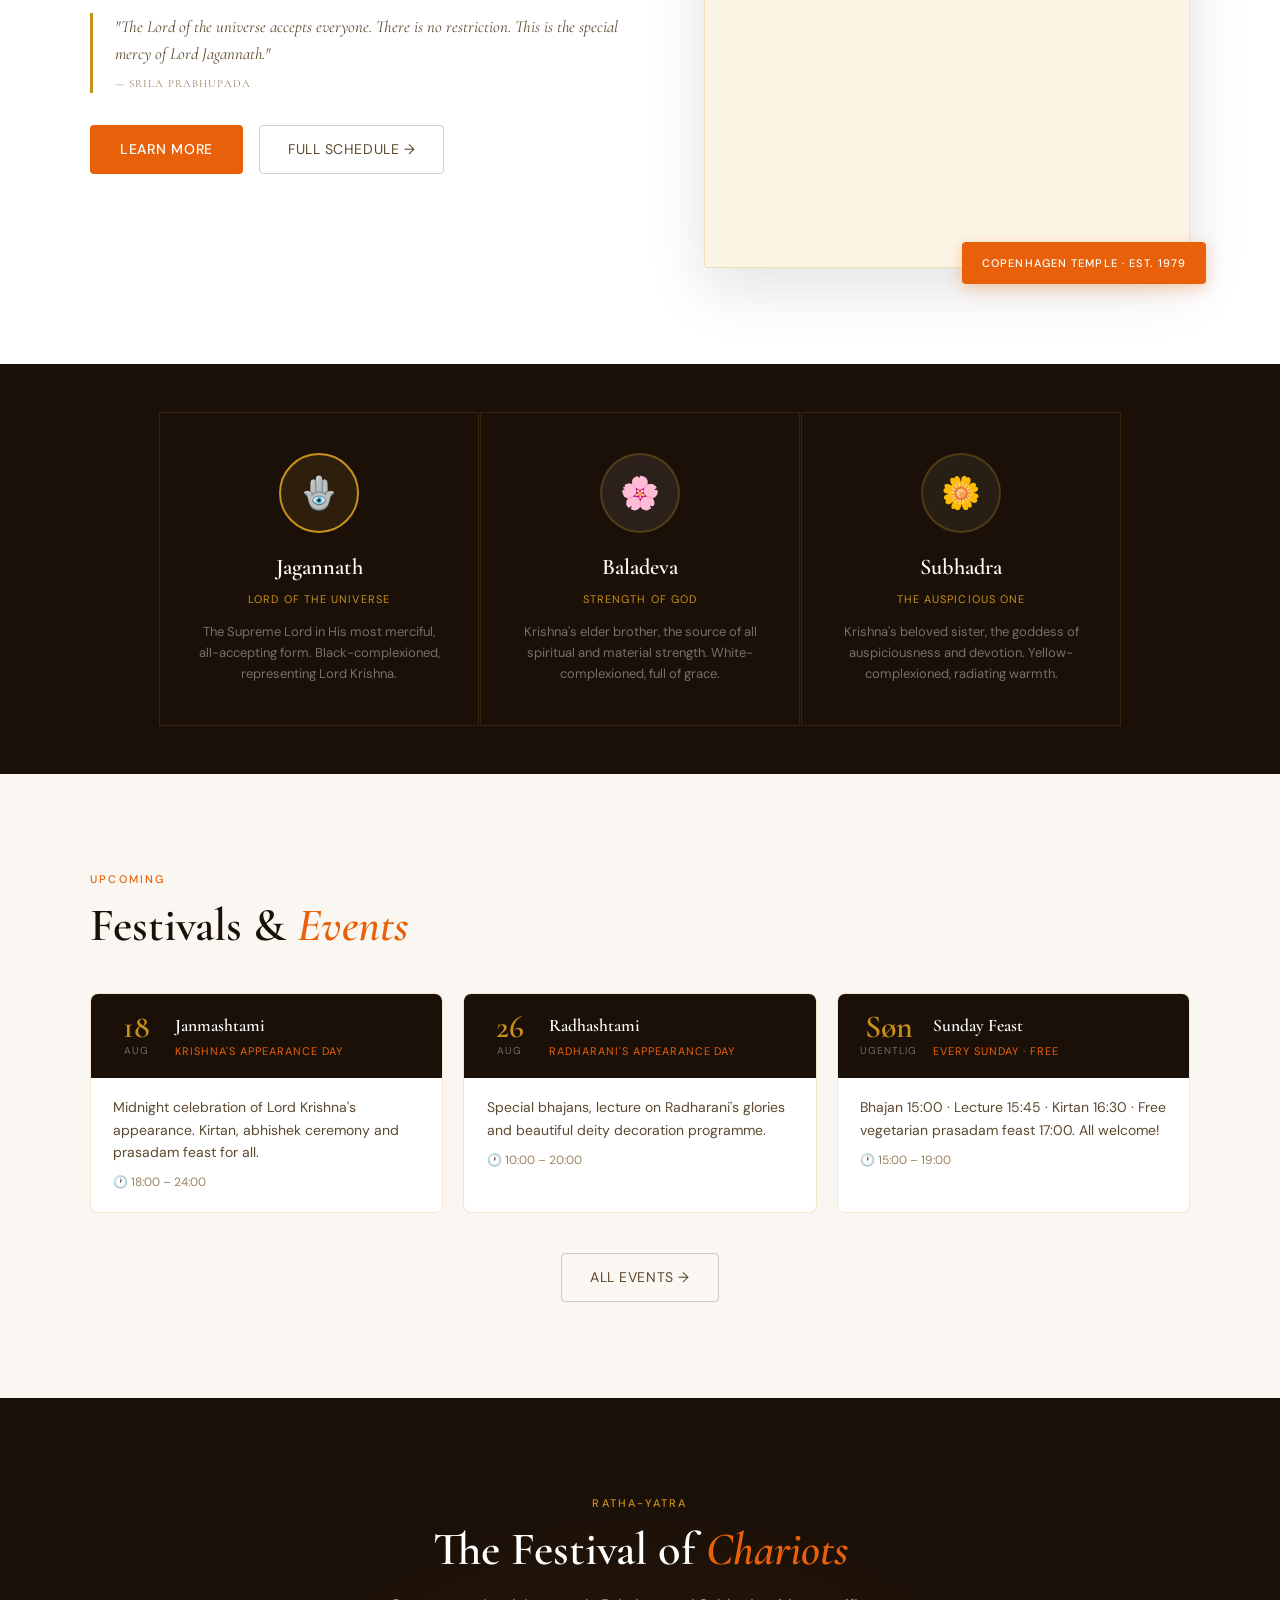
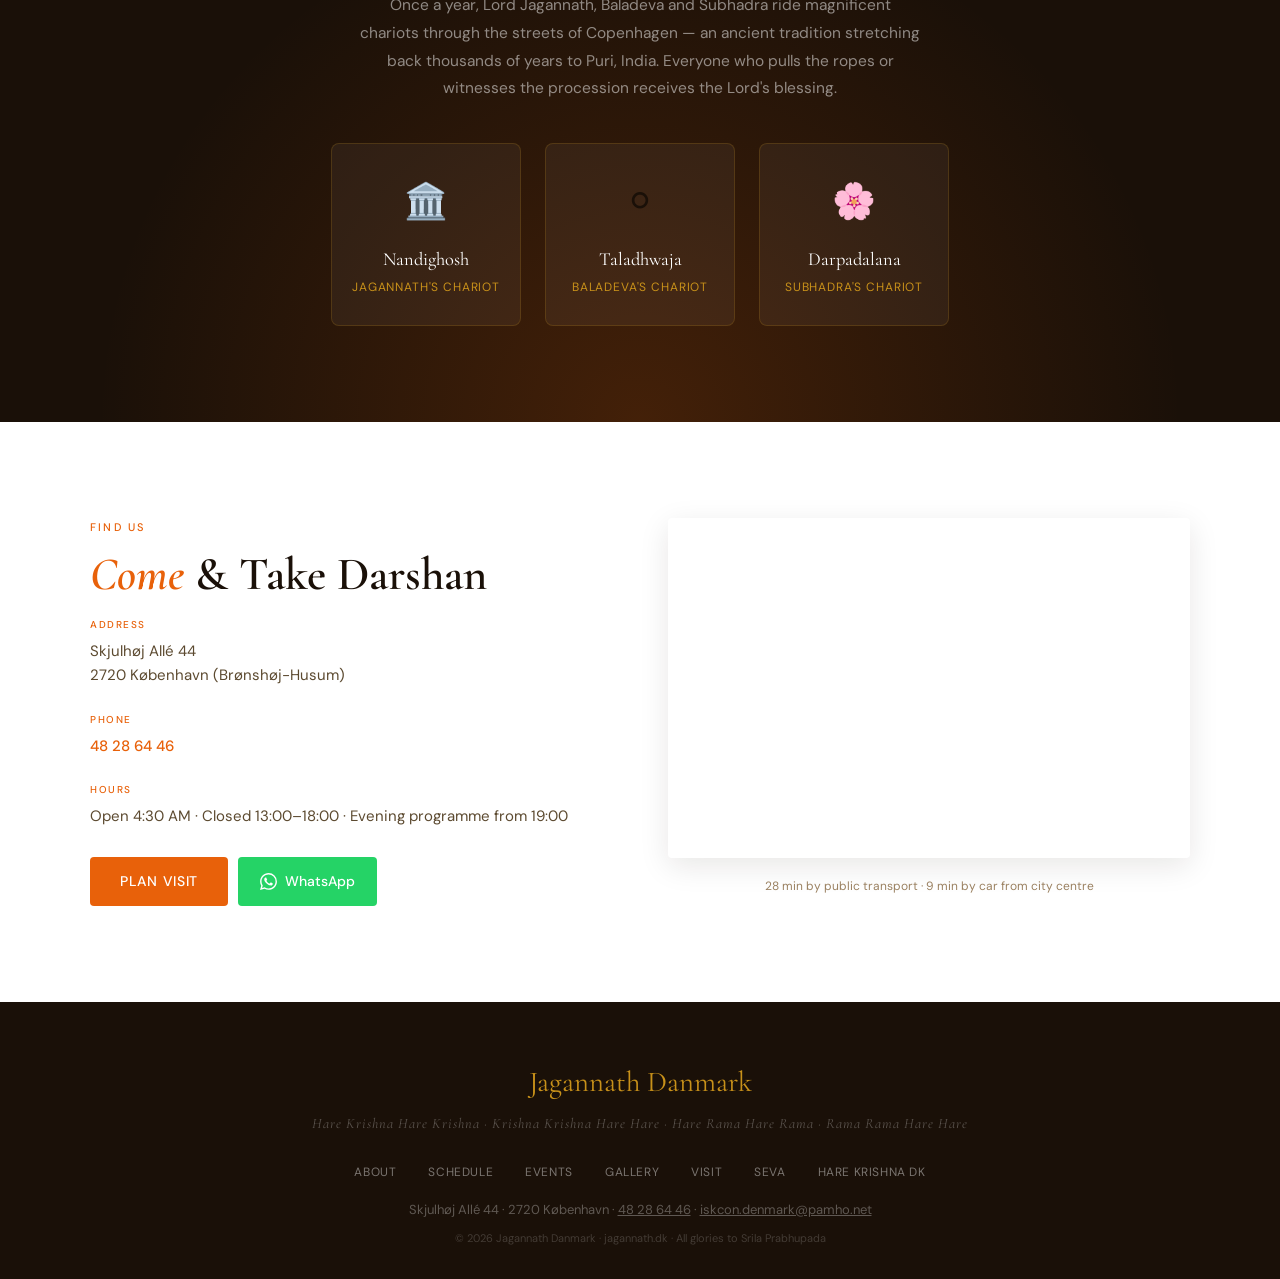
==== commit 27d5c95b: "✨ Upgrade homepage: deity image, split-screen hero, corrected timings" ====
--- a/index.html
+++ b/index.html
@@ -1,1155 +1,590 @@
 <!DOCTYPE html>
-<html lang="da">
+<html lang="en">
 <head>
 <meta charset="UTF-8">
 <meta name="viewport" content="width=device-width, initial-scale=1.0">
 <title>Jagannath Danmark — Lord of the Universe</title>
+<meta name="description" content="Jagannath temple in Copenhagen — daily darshan, aarti, events and Ratha-Yatra. Skjulhøj Allé 44, 2720 København.">
 <link rel="preconnect" href="https://fonts.googleapis.com">
 <link rel="preconnect" href="https://fonts.gstatic.com" crossorigin>
-<link href="https://fonts.googleapis.com/css2?family=Cormorant+Garamond:ital,wght@0,400;0,600;1,400&family=DM+Sans:wght@400;500&display=swap" rel="stylesheet">
+<link href="https://fonts.googleapis.com/css2?family=Cormorant+Garamond:ital,wght@0,300;0,400;0,600;1,300;1,400;1,600&family=DM+Sans:wght@300;400;500&display=swap" rel="stylesheet">
+<link rel="stylesheet" href="shared.css">
 <style>
-  *, *::before, *::after { box-sizing: border-box; margin: 0; padding: 0; }
-
-  :root {
-    --saffron: #E8610A;
-    --saffron-light: #FDF3EC;
-    --gold: #C8911A;
-    --gold-light: #FBF5E6;
-    --night: #1A1008;
-    --night-mid: #2E1F0D;
-    --cream: #FAF7F2;
-    --text: #1A1008;
-    --text-mid: #5C4A30;
-    --text-muted: #9A8060;
-    --white: #FFFFFF;
-    --border: rgba(200, 145, 26, 0.2);
-    --font-display: 'Cormorant Garamond', Georgia, serif;
-    --font-body: 'DM Sans', system-ui, sans-serif;
-  }
-
-  html { scroll-behavior: smooth; }
-
-  body {
-    font-family: var(--font-body);
-    background: var(--cream);
-    color: var(--text);
-    line-height: 1.6;
-    font-size: 16px;
-  }
-
-  /* ── LANGUAGE TOGGLE ── */
-  .lang-bar {
-    background: var(--night);
-    padding: 8px 2rem;
-    display: flex;
-    justify-content: flex-end;
-    gap: 4px;
-  }
-  .lang-btn {
-    background: none;
-    border: 1px solid rgba(255,255,255,0.2);
-    color: rgba(255,255,255,0.6);
-    padding: 4px 12px;
-    border-radius: 20px;
-    cursor: pointer;
-    font-family: var(--font-body);
-    font-size: 12px;
-    letter-spacing: 0.05em;
-    transition: all 0.2s;
-  }
-  .lang-btn.active, .lang-btn:hover {
-    background: var(--saffron);
-    border-color: var(--saffron);
-    color: white;
-  }
-
-  /* ── NAV ── */
-  nav {
-    background: var(--night);
-    padding: 0 2rem;
-    display: flex;
-    align-items: center;
-    justify-content: space-between;
-    position: sticky;
-    top: 0;
-    z-index: 100;
-    border-bottom: 1px solid rgba(200,145,26,0.3);
-  }
-  .nav-logo {
-    font-family: var(--font-display);
-    font-size: 22px;
-    color: var(--gold);
-    text-decoration: none;
-    padding: 16px 0;
-    letter-spacing: 0.02em;
-  }
-  .nav-logo span { color: rgba(255,255,255,0.4); font-size: 14px; font-family: var(--font-body); font-weight: 400; margin-left: 8px; }
-  .nav-links {
-    display: flex;
-    gap: 0;
-    list-style: none;
-  }
-  .nav-links a {
-    color: rgba(255,255,255,0.65);
-    text-decoration: none;
-    font-size: 13px;
-    letter-spacing: 0.04em;
-    padding: 20px 16px;
-    display: block;
-    transition: color 0.2s;
-    text-transform: uppercase;
-  }
-  .nav-links a:hover { color: var(--gold); }
-  .nav-donate {
-    background: var(--saffron);
-    color: white !important;
-    border-radius: 4px;
-    padding: 8px 18px !important;
-    margin-left: 8px;
-  }
-  .nav-donate:hover { background: #c5520a; color: white !important; }
-
-  /* ── HERO ── */
-  .hero {
-    background: var(--night);
-    min-height: 92vh;
-    display: flex;
-    flex-direction: column;
-    align-items: center;
-    justify-content: center;
-    text-align: center;
-    padding: 4rem 2rem;
-    position: relative;
-    overflow: hidden;
-  }
-  .hero::before {
-    content: '';
-    position: absolute;
-    inset: 0;
-    background: radial-gradient(ellipse at 50% 60%, rgba(200,145,26,0.12) 0%, transparent 70%);
-    pointer-events: none;
-  }
-  /* Decorative mandala ring */
-  .mandala-ring {
-    position: absolute;
-    width: 600px;
-    height: 600px;
-    border: 1px solid rgba(200,145,26,0.08);
-    border-radius: 50%;
-    top: 50%;
-    left: 50%;
-    transform: translate(-50%, -50%);
-    pointer-events: none;
-  }
-  .mandala-ring:nth-child(2) { width: 800px; height: 800px; border-color: rgba(200,145,26,0.05); }
-  .mandala-ring:nth-child(3) { width: 1000px; height: 1000px; border-color: rgba(200,145,26,0.03); }
-
-  .hero-eyebrow {
-    font-family: var(--font-body);
-    font-size: 11px;
-    letter-spacing: 0.2em;
-    text-transform: uppercase;
-    color: var(--gold);
-    margin-bottom: 1.5rem;
-    position: relative;
-  }
-  .hero-eyebrow::before, .hero-eyebrow::after {
-    content: '✦';
-    margin: 0 12px;
-    opacity: 0.5;
-  }
-  .hero-title {
-    font-family: var(--font-display);
-    font-size: clamp(3rem, 8vw, 6.5rem);
-    font-weight: 600;
-    color: white;
-    line-height: 1.05;
-    letter-spacing: -0.01em;
-    position: relative;
-    margin-bottom: 0.5rem;
-  }
-  .hero-title em {
-    font-style: italic;
-    color: var(--gold);
-  }
-  .hero-subtitle {
-    font-family: var(--font-display);
-    font-size: clamp(1.1rem, 2.5vw, 1.6rem);
-    color: rgba(255,255,255,0.45);
-    font-style: italic;
-    margin-bottom: 2.5rem;
-    position: relative;
-  }
-  .hero-mantra {
-    font-family: var(--font-display);
-    font-size: clamp(1rem, 2vw, 1.25rem);
-    color: var(--gold);
-    letter-spacing: 0.1em;
-    margin-bottom: 3rem;
-    position: relative;
-    opacity: 0.85;
-  }
-  .hero-cta {
-    display: flex;
-    gap: 12px;
-    flex-wrap: wrap;
-    justify-content: center;
-    position: relative;
-  }
-  .btn-primary {
-    background: var(--saffron);
-    color: white;
-    text-decoration: none;
-    padding: 14px 32px;
-    border-radius: 4px;
-    font-size: 14px;
-    font-weight: 500;
-    letter-spacing: 0.05em;
-    text-transform: uppercase;
-    transition: background 0.2s;
-  }
-  .btn-primary:hover { background: #c5520a; }
-  .btn-outline {
-    border: 1px solid rgba(200,145,26,0.4);
-    color: var(--gold);
-    text-decoration: none;
-    padding: 14px 32px;
-    border-radius: 4px;
-    font-size: 14px;
-    font-weight: 500;
-    letter-spacing: 0.05em;
-    text-transform: uppercase;
-    transition: all 0.2s;
-  }
-  .btn-outline:hover { border-color: var(--gold); background: rgba(200,145,26,0.08); }
-
-  /* ── TODAY TIMINGS ── */
-  .timings-bar {
-    background: var(--gold);
-    padding: 14px 2rem;
-    display: flex;
-    align-items: center;
-    justify-content: center;
-    gap: 2rem;
-    flex-wrap: wrap;
-  }
-  .timings-bar .label {
-    font-size: 11px;
-    letter-spacing: 0.15em;
-    text-transform: uppercase;
-    color: rgba(255,255,255,0.7);
-    font-weight: 500;
-  }
-  .timings-bar .timing-item {
-    display: flex;
-    align-items: center;
-    gap: 8px;
-    color: white;
-    font-size: 14px;
-  }
-  .timings-bar .timing-name {
-    font-family: var(--font-display);
-    font-style: italic;
-    color: rgba(255,255,255,0.8);
-    font-size: 15px;
-  }
-  .timings-bar .timing-time {
-    font-weight: 500;
-  }
-  .timings-divider {
-    width: 1px;
-    height: 20px;
-    background: rgba(255,255,255,0.25);
-  }
-
-  /* ── SECTIONS ── */
-  section { padding: 5rem 2rem; }
-  .container { max-width: 1100px; margin: 0 auto; }
-
-  .section-eyebrow {
-    font-size: 11px;
-    letter-spacing: 0.2em;
-    text-transform: uppercase;
-    color: var(--saffron);
-    margin-bottom: 0.75rem;
-    font-weight: 500;
-  }
-  .section-title {
-    font-family: var(--font-display);
-    font-size: clamp(2rem, 4vw, 3rem);
-    font-weight: 600;
-    line-height: 1.15;
-    margin-bottom: 1rem;
-    color: var(--night);
-  }
-  .section-title em { font-style: italic; color: var(--saffron); }
-  .section-body {
-    font-size: 16px;
-    color: var(--text-mid);
-    max-width: 580px;
-    line-height: 1.75;
-  }
-
-  /* ── ABOUT JAGANNATH ── */
-  .about { background: var(--white); }
-  .about-grid {
-    display: grid;
-    grid-template-columns: 1fr 1fr;
-    gap: 5rem;
-    align-items: center;
-  }
-  .deity-trio {
-    display: flex;
-    gap: 1rem;
-    justify-content: center;
-  }
-  .deity-card {
-    flex: 1;
-    text-align: center;
-    padding: 1.5rem 1rem;
-    border-radius: 8px;
-  }
-  .deity-face {
-    width: 72px;
-    height: 72px;
-    border-radius: 50%;
-    margin: 0 auto 12px;
-    border: 3px solid var(--border);
-    display: flex;
-    align-items: center;
-    justify-content: center;
-    font-size: 32px;
-  }
-  .deity-face.jagannath { background: #1A1008; border-color: var(--gold); }
-  .deity-face.baladeva { background: #F5F0E8; border-color: rgba(200,145,26,0.3); }
-  .deity-face.subhadra { background: #FFF0D0; border-color: rgba(232,97,10,0.3); }
-  .deity-name {
-    font-family: var(--font-display);
-    font-size: 17px;
-    font-weight: 600;
-    color: var(--night);
-    margin-bottom: 4px;
-  }
-  .deity-role {
-    font-size: 12px;
-    color: var(--text-muted);
-    letter-spacing: 0.05em;
-  }
-  .about-quote {
-    border-left: 3px solid var(--gold);
-    padding-left: 1.5rem;
-    margin-top: 2rem;
-    font-family: var(--font-display);
-    font-style: italic;
-    font-size: 1.1rem;
-    color: var(--text-mid);
-    line-height: 1.6;
-  }
-  .about-quote cite {
-    display: block;
-    margin-top: 8px;
-    font-size: 12px;
-    letter-spacing: 0.08em;
-    text-transform: uppercase;
-    font-style: normal;
-    color: var(--text-muted);
-  }
-
-  /* ── EVENTS ── */
-  .events { background: var(--cream); }
-  .events-grid {
-    display: grid;
-    grid-template-columns: repeat(auto-fit, minmax(280px, 1fr));
-    gap: 1.5rem;
-    margin-top: 3rem;
-  }
-  .event-card {
-    background: white;
-    border-radius: 8px;
-    border: 1px solid var(--border);
-    overflow: hidden;
-    transition: transform 0.2s, box-shadow 0.2s;
-  }
-  .event-card:hover { transform: translateY(-3px); box-shadow: 0 8px 30px rgba(200,145,26,0.1); }
-  .event-header {
-    background: var(--night);
-    padding: 1.25rem 1.5rem;
-    display: flex;
-    align-items: center;
-    gap: 1rem;
-  }
-  .event-date-box {
-    text-align: center;
-    min-width: 48px;
-  }
-  .event-date-box .day {
-    font-family: var(--font-display);
-    font-size: 2rem;
-    font-weight: 600;
-    color: var(--gold);
-    line-height: 1;
-  }
-  .event-date-box .month {
-    font-size: 10px;
-    letter-spacing: 0.1em;
-    text-transform: uppercase;
-    color: rgba(255,255,255,0.4);
-  }
-  .event-title-wrap .event-name {
-    font-family: var(--font-display);
-    font-size: 1.15rem;
-    color: white;
-    font-weight: 600;
-  }
-  .event-title-wrap .event-type {
-    font-size: 11px;
-    color: var(--saffron);
-    letter-spacing: 0.1em;
-    text-transform: uppercase;
-    margin-top: 2px;
-  }
-  .event-body {
-    padding: 1.25rem 1.5rem;
-  }
-  .event-desc {
-    font-size: 14px;
-    color: var(--text-mid);
-    line-height: 1.6;
-    margin-bottom: 12px;
-  }
-  .event-meta {
-    display: flex;
-    align-items: center;
-    gap: 6px;
-    font-size: 12px;
-    color: var(--text-muted);
-  }
-
-  /* ── RATHA YATRA HIGHLIGHT ── */
-  .ratha {
-    background: var(--night);
-    position: relative;
-    overflow: hidden;
-    text-align: center;
-  }
-  .ratha::before {
-    content: '';
-    position: absolute;
-    inset: 0;
-    background: radial-gradient(ellipse at 50% 100%, rgba(232,97,10,0.2) 0%, transparent 60%);
-  }
-  .ratha .section-eyebrow { color: var(--gold); }
-  .ratha .section-title { color: white; }
-  .ratha .section-title em { color: var(--saffron); }
-  .ratha .section-body { color: rgba(255,255,255,0.55); margin: 0 auto 3rem; }
-  .chariot-row {
-    display: flex;
-    justify-content: center;
-    gap: 2rem;
-    margin-top: 3rem;
-    flex-wrap: wrap;
-    position: relative;
-  }
-  .chariot-card {
-    background: rgba(255,255,255,0.05);
-    border: 1px solid rgba(200,145,26,0.2);
-    border-radius: 8px;
-    padding: 2rem 1.5rem;
-    width: 200px;
-    text-align: center;
-  }
-  .chariot-icon { font-size: 2.5rem; margin-bottom: 1rem; }
-  .chariot-deity {
-    font-family: var(--font-display);
-    font-size: 1.2rem;
-    color: white;
-    margin-bottom: 4px;
-  }
-  .chariot-name {
-    font-size: 12px;
-    color: var(--gold);
-    letter-spacing: 0.08em;
-    text-transform: uppercase;
-  }
-
-  /* ── DONATE ── */
-  .donate { background: var(--saffron-light); }
-  .donate-grid {
-    display: grid;
-    grid-template-columns: 1fr 1fr;
-    gap: 4rem;
-    align-items: center;
-  }
-  .seva-list { list-style: none; margin-top: 2rem; }
-  .seva-list li {
-    padding: 12px 0;
-    border-bottom: 1px solid var(--border);
-    display: flex;
-    justify-content: space-between;
-    align-items: center;
-    font-size: 15px;
-    color: var(--text-mid);
-  }
-  .seva-list li:last-child { border-bottom: none; }
-  .seva-list .seva-name { font-family: var(--font-display); font-size: 16px; font-style: italic; }
-  .seva-list .seva-amount { font-weight: 500; color: var(--saffron); font-size: 14px; }
-  .donate-box {
-    background: white;
-    border-radius: 12px;
-    padding: 2.5rem;
-    border: 1px solid var(--border);
-  }
-  .donate-box h3 {
-    font-family: var(--font-display);
-    font-size: 1.6rem;
-    margin-bottom: 1rem;
-    color: var(--night);
-  }
-  .donate-box p {
-    font-size: 14px;
-    color: var(--text-mid);
-    line-height: 1.7;
-    margin-bottom: 1.5rem;
-  }
-  .donate-methods {
-    display: flex;
-    flex-direction: column;
-    gap: 10px;
-  }
-  .donate-method {
-    display: flex;
-    align-items: center;
-    gap: 12px;
-    padding: 12px 16px;
-    border: 1px solid var(--border);
-    border-radius: 6px;
-    font-size: 14px;
-    color: var(--text);
-    text-decoration: none;
-    transition: border-color 0.2s;
-  }
-  .donate-method:hover { border-color: var(--saffron); }
-  .donate-method .method-icon { font-size: 20px; }
-  .donate-method .method-label { font-weight: 500; }
-  .donate-method .method-desc { font-size: 12px; color: var(--text-muted); }
-
-  /* ── VISIT ── */
-  .visit { background: white; }
-  .visit-grid {
-    display: grid;
-    grid-template-columns: 1fr 1fr;
-    gap: 4rem;
-    align-items: start;
-  }
-  .info-block { margin-bottom: 2rem; }
-  .info-block h4 {
-    font-size: 11px;
-    letter-spacing: 0.15em;
-    text-transform: uppercase;
-    color: var(--saffron);
-    margin-bottom: 8px;
-    font-weight: 500;
-  }
-  .info-block p {
-    font-size: 15px;
-    color: var(--text-mid);
-    line-height: 1.65;
-  }
-  .schedule-table { width: 100%; border-collapse: collapse; margin-top: 1rem; }
-  .schedule-table th {
-    font-size: 10px;
-    letter-spacing: 0.12em;
-    text-transform: uppercase;
-    color: var(--text-muted);
-    padding: 8px 0;
-    text-align: left;
-    border-bottom: 1px solid var(--border);
-  }
-  .schedule-table td {
-    padding: 10px 0;
-    font-size: 14px;
-    color: var(--text-mid);
-    border-bottom: 1px solid rgba(200,145,26,0.08);
-    vertical-align: top;
-  }
-  .schedule-table td:first-child {
-    font-family: var(--font-display);
-    font-style: italic;
-    font-size: 15px;
-    color: var(--night);
-    width: 55%;
-  }
-  .schedule-table td:last-child {
-    font-weight: 500;
-    color: var(--saffron);
-  }
-  .map-placeholder {
-    background: var(--gold-light);
-    border: 1px solid var(--border);
-    border-radius: 8px;
-    height: 280px;
-    display: flex;
-    flex-direction: column;
-    align-items: center;
-    justify-content: center;
-    gap: 8px;
-    color: var(--text-muted);
-    font-size: 14px;
-  }
-  .map-placeholder .map-icon { font-size: 2rem; opacity: 0.5; }
-
-  /* ── FOOTER ── */
-  footer {
-    background: var(--night);
-    padding: 3rem 2rem;
-    text-align: center;
-  }
-  .footer-logo {
-    font-family: var(--font-display);
-    font-size: 1.8rem;
-    color: var(--gold);
-    margin-bottom: 0.5rem;
-  }
-  .footer-mantra {
-    font-family: var(--font-display);
-    font-style: italic;
-    color: rgba(255,255,255,0.3);
-    font-size: 0.95rem;
-    letter-spacing: 0.08em;
-    margin-bottom: 2rem;
-  }
-  .footer-links {
-    display: flex;
-    justify-content: center;
-    gap: 2rem;
-    flex-wrap: wrap;
-    margin-bottom: 2rem;
-  }
-  .footer-links a {
-    color: rgba(255,255,255,0.45);
-    text-decoration: none;
-    font-size: 13px;
-    letter-spacing: 0.05em;
-    text-transform: uppercase;
-    transition: color 0.2s;
-  }
-  .footer-links a:hover { color: var(--gold); }
-  .footer-copy {
-    font-size: 12px;
-    color: rgba(255,255,255,0.2);
-  }
-
-  /* ── LANGUAGE CONTENT ── */
-  [data-lang] { display: none; }
-  [data-lang].active { display: block; }
-  .inline-lang { display: none; }
-  .inline-lang.active { display: inline; }
-
-  /* ── RESPONSIVE ── */
-  @media (max-width: 768px) {
-    nav { padding: 0 1rem; }
-    .nav-links { display: none; }
-    section { padding: 3.5rem 1.25rem; }
-    .about-grid, .donate-grid, .visit-grid { grid-template-columns: 1fr; gap: 2.5rem; }
-    .deity-trio { gap: 0.5rem; }
-    .timings-bar { gap: 1rem; padding: 12px 1rem; }
-    .timings-divider { display: none; }
-    .chariot-card { width: 160px; }
-  }
+/* ── HERO UPGRADE ── */
+.hero {
+  min-height: 100vh;
+  display: grid;
+  grid-template-columns: 1fr 1fr;
+  align-items: stretch;
+  position: relative;
+  overflow: hidden;
+  background: var(--night);
+}
+
+/* Left: text */
+.hero-left {
+  display: flex;
+  flex-direction: column;
+  justify-content: center;
+  padding: 6rem 4rem 6rem 5vw;
+  position: relative;
+  z-index: 2;
+}
+.hero-left::after {
+  content: '';
+  position: absolute;
+  right: 0; top: 0; bottom: 0;
+  width: 1px;
+  background: linear-gradient(to bottom, transparent, rgba(200,145,26,.3), transparent);
+}
+
+/* Right: deity image */
+.hero-right {
+  position: relative;
+  overflow: hidden;
+}
+.hero-right img {
+  width: 100%;
+  height: 100%;
+  object-fit: cover;
+  object-position: center top;
+  display: block;
+  filter: saturate(1.1) contrast(1.05);
+}
+/* Golden vignette overlay */
+.hero-right::before {
+  content: '';
+  position: absolute;
+  inset: 0;
+  background: linear-gradient(to right, var(--night) 0%, transparent 30%),
+              linear-gradient(to top, var(--night) 0%, transparent 20%);
+  z-index: 1;
+  pointer-events: none;
+}
+/* Glowing halo behind deities */
+.hero-right::after {
+  content: '';
+  position: absolute;
+  inset: 0;
+  background: radial-gradient(ellipse at 50% 40%, rgba(200,145,26,.15) 0%, transparent 60%);
+  z-index: 2;
+  pointer-events: none;
+}
+
+.hero-om {
+  font-size: 2.5rem;
+  color: var(--gold);
+  opacity: .5;
+  margin-bottom: 1.5rem;
+  line-height: 1;
+}
+.hero-eyebrow {
+  font-size: 10px;
+  letter-spacing: .22em;
+  text-transform: uppercase;
+  color: var(--gold);
+  margin-bottom: 1.5rem;
+  opacity: .8;
+}
+.hero-title {
+  font-family: var(--font-d);
+  font-size: clamp(3.5rem, 6vw, 5.5rem);
+  font-weight: 300;
+  color: white;
+  line-height: 1.0;
+  margin-bottom: .4rem;
+  letter-spacing: -.01em;
+}
+.hero-title strong {
+  font-weight: 600;
+  font-style: italic;
+  color: var(--gold);
+  display: block;
+}
+.hero-subtitle {
+  font-family: var(--font-d);
+  font-size: clamp(1rem, 2vw, 1.35rem);
+  color: rgba(255,255,255,.38);
+  font-style: italic;
+  letter-spacing: .08em;
+  margin-bottom: 2.5rem;
+}
+.hero-divider {
+  width: 48px;
+  height: 1px;
+  background: var(--gold);
+  opacity: .4;
+  margin-bottom: 2rem;
+}
+.hero-mantra {
+  font-family: var(--font-d);
+  font-style: italic;
+  font-size: clamp(.85rem, 1.5vw, 1.05rem);
+  color: rgba(255,255,255,.45);
+  line-height: 1.8;
+  letter-spacing: .06em;
+  margin-bottom: 3rem;
+}
+.hero-mantra span { color: var(--gold); opacity: .7; }
+.hero-cta {
+  display: flex;
+  gap: 12px;
+  flex-wrap: wrap;
+}
+
+/* ── TIMINGS BAR UPGRADE ── */
+.timings-bar {
+  background: linear-gradient(90deg, var(--night-mid) 0%, #2a1a08 100%);
+  border-top: 1px solid rgba(200,145,26,.25);
+  border-bottom: 1px solid rgba(200,145,26,.15);
+  padding: 0 2rem;
+  display: flex;
+  align-items: stretch;
+  gap: 0;
+  overflow-x: auto;
+  scrollbar-width: none;
+}
+.timings-bar::-webkit-scrollbar { display: none; }
+.tb-label {
+  font-size: 9px;
+  letter-spacing: .18em;
+  text-transform: uppercase;
+  color: var(--gold);
+  font-weight: 500;
+  padding: 1rem 1.5rem 1rem 0;
+  display: flex;
+  align-items: center;
+  white-space: nowrap;
+  border-right: 1px solid rgba(200,145,26,.2);
+  margin-right: 0;
+}
+.tb-item {
+  display: flex;
+  flex-direction: column;
+  justify-content: center;
+  padding: .75rem 1.25rem;
+  border-right: 1px solid rgba(255,255,255,.06);
+  min-width: fit-content;
+  transition: background .2s;
+}
+.tb-item:hover { background: rgba(200,145,26,.06); }
+.tb-name {
+  font-family: var(--font-d);
+  font-style: italic;
+  color: rgba(255,255,255,.75);
+  font-size: 14px;
+  white-space: nowrap;
+}
+.tb-time {
+  color: var(--gold);
+  font-size: 12px;
+  font-weight: 500;
+  margin-top: 2px;
+  letter-spacing: .03em;
+}
+.tb-closed {
+  font-size: 10px;
+  color: rgba(255,255,255,.25);
+  margin-top: 1px;
+}
+
+/* ── ABOUT SECTION ── */
+.about-section {
+  background: var(--white);
+  padding: 6rem 2rem;
+}
+.about-inner {
+  max-width: 1100px;
+  margin: 0 auto;
+  display: grid;
+  grid-template-columns: 1.1fr 1fr;
+  gap: 5rem;
+  align-items: center;
+}
+.about-image-stack {
+  position: relative;
+}
+.about-img-frame {
+  border-radius: 4px;
+  overflow: hidden;
+  border: 1px solid var(--border);
+  box-shadow: 0 20px 60px rgba(26,16,8,.12);
+  aspect-ratio: 3/4;
+  background: var(--gold-light);
+  display: flex;
+  align-items: center;
+  justify-content: center;
+}
+.about-img-frame img {
+  width: 100%;
+  height: 100%;
+  object-fit: cover;
+  display: block;
+}
+.about-badge {
+  position: absolute;
+  bottom: -1rem;
+  right: -1rem;
+  background: var(--saffron);
+  color: white;
+  padding: .75rem 1.25rem;
+  border-radius: 4px;
+  font-size: 11px;
+  letter-spacing: .1em;
+  text-transform: uppercase;
+  font-weight: 500;
+  box-shadow: 0 4px 16px rgba(232,97,10,.3);
+}
+
+/* ── DEITY CARDS HORIZONTAL ── */
+.deity-strip {
+  background: var(--night);
+  padding: 3rem 2rem;
+  display: flex;
+  justify-content: center;
+  gap: 1px;
+}
+.d-card {
+  flex: 1;
+  max-width: 320px;
+  padding: 2.5rem 2rem;
+  text-align: center;
+  border: 1px solid rgba(200,145,26,.15);
+  position: relative;
+  overflow: hidden;
+}
+.d-card::before {
+  content: '';
+  position: absolute;
+  top: 0; left: 0; right: 0;
+  height: 2px;
+  background: var(--gold);
+  transform: scaleX(0);
+  transition: transform .3s;
+}
+.d-card:hover::before { transform: scaleX(1); }
+.d-face {
+  width: 80px; height: 80px;
+  border-radius: 50%;
+  margin: 0 auto 1rem;
+  display: flex;
+  align-items: center;
+  justify-content: center;
+  font-size: 2rem;
+  border: 2px solid rgba(200,145,26,.25);
+}
+.d-face.jf { background: var(--night-mid); border-color: var(--gold); }
+.d-face.bf { background: rgba(245,240,232,.08); }
+.d-face.sf { background: rgba(255,243,220,.06); }
+.d-name { font-family: var(--font-d); font-size: 1.4rem; font-weight: 600; color: white; margin-bottom: .25rem; }
+.d-title { font-size: 11px; color: var(--gold); letter-spacing: .1em; text-transform: uppercase; margin-bottom: .75rem; }
+.d-desc { font-size: 13px; color: rgba(255,255,255,.4); line-height: 1.65; }
+
+/* ── EVENTS ── */
+.events-section { background: var(--cream); padding: 6rem 2rem; }
+
+/* ── RATHA ── */
+.ratha-section { background: var(--night); padding: 6rem 2rem; position: relative; overflow: hidden; text-align: center; }
+.ratha-section::before { content:''; position:absolute; inset:0; background:radial-gradient(ellipse at 50% 100%,rgba(232,97,10,.2) 0%,transparent 60%); }
+.ratha-section .container { position: relative; }
+
+/* ── VISIT ── */
+.visit-section { background: var(--white); padding: 6rem 2rem; }
+
+/* ── RESPONSIVE ── */
+@media (max-width: 900px) {
+  .hero { grid-template-columns: 1fr; min-height: auto; }
+  .hero-right { height: 55vw; max-height: 400px; order: -1; }
+  .hero-right::before { background: linear-gradient(to bottom, var(--night) 0%, transparent 30%), linear-gradient(to top, var(--night) 0%, transparent 20%); }
+  .hero-left { padding: 3rem 1.5rem 4rem; }
+  .hero-left::after { display: none; }
+  .about-inner { grid-template-columns: 1fr; gap: 2.5rem; }
+  .about-image-stack { max-width: 340px; margin: 0 auto; }
+  .deity-strip { flex-direction: column; gap: 1px; align-items: center; }
+  .d-card { max-width: 100%; width: 100%; }
+}
 </style>
 </head>
 <body>
 
-<!-- Language bar -->
 <div class="lang-bar">
   <button class="lang-btn" onclick="setLang('da')">Dansk</button>
   <button class="lang-btn active" onclick="setLang('en')">English</button>
 </div>
 
-<!-- Navigation -->
 <nav>
-  <a class="nav-logo" href="#">
-    Jagannath<span>Danmark</span>
-  </a>
-  <ul class="nav-links">
-    <li><a href="#about" data-da="Om Jagannath" data-en="About">About</a></li>
-    <li><a href="#events" data-da="Begivenheder" data-en="Events">Events</a></li>
-    <li><a href="#ratha" data-da="Ratha-Yatra" data-en="Ratha-Yatra">Ratha-Yatra</a></li>
-    <li><a href="#visit" data-da="Besøg os" data-en="Visit">Visit</a></li>
-    <li><a href="#donate" class="nav-donate" data-da="Donér Seva" data-en="Donate Seva">Donate Seva</a></li>
+  <a class="nav-logo" href="index.html">Jagannath<span> Danmark</span></a>
+  <button class="nav-toggle" onclick="toggleMenu()">☰</button>
+  <ul class="nav-links" id="nav-menu">
+    <li><a href="about.html"><span class="t-en">About</span><span class="t-da">Om os</span></a></li>
+    <li><a href="schedule.html"><span class="t-en">Schedule</span><span class="t-da">Program</span></a></li>
+    <li><a href="events.html"><span class="t-en">Events</span><span class="t-da">Begivenheder</span></a></li>
+    <li><a href="gallery.html"><span class="t-en">Gallery</span><span class="t-da">Galleri</span></a></li>
+    <li><a href="visit.html"><span class="t-en">Visit</span><span class="t-da">Besøg</span></a></li>
+    <li><a href="donate.html" class="nav-donate"><span class="t-en">Donate Seva</span><span class="t-da">Donér Seva</span></a></li>
   </ul>
 </nav>
 
-<!-- Hero -->
+<!-- ══ HERO ══ -->
 <section class="hero">
-  <div class="mandala-ring"></div>
-  <div class="mandala-ring"></div>
-  <div class="mandala-ring"></div>
-
-  <div class="hero-eyebrow">
-    <span data-lang="da" class="active">Velkommen til Jagannath Danmarks hellige portal</span>
-    <span data-lang="en" class="active">Welcome to the sacred portal of Jagannath Denmark</span>
-  </div>
-
-  <h1 class="hero-title">
-    <em>Jagannath</em><br>
-    <span data-lang="en" class="inline-lang active">Lord of the Universe</span>
-    <span data-lang="da" class="inline-lang">Universets Herre</span>
-  </h1>
-
-  <p class="hero-subtitle">
-    <span data-lang="en" class="inline-lang active">Jagannath · Baladeva · Subhadra</span>
-    <span data-lang="da" class="inline-lang">Jagannath · Baladeva · Subhadra</span>
-  </p>
-
-  <p class="hero-mantra">Hare Krishna Hare Krishna · Krishna Krishna Hare Hare</p>
-
-  <div class="hero-cta">
-    <a href="#visit" class="btn-primary">
-      <span data-lang="en" class="inline-lang active">Today's Timings</span>
-      <span data-lang="da" class="inline-lang">Dagens tider</span>
-    </a>
-    <a href="#about" class="btn-outline">
-      <span data-lang="en" class="inline-lang active">Discover Jagannath</span>
-      <span data-lang="da" class="inline-lang">Lær om Jagannath</span>
-    </a>
+  <!-- Left: text -->
+  <div class="hero-left">
+    <div class="hero-om">ॐ</div>
+    <div class="hero-eyebrow">
+      <span class="t-en">Copenhagen · Denmark · Est. 1979</span>
+      <span class="t-da">København · Danmark · Grundlagt 1979</span>
+    </div>
+    <h1 class="hero-title">
+      <span class="t-en">Lord of</span>
+      <span class="t-da">Universets</span>
+      <strong>
+        <span class="t-en">the Universe</span>
+        <span class="t-da">Herre</span>
+      </strong>
+    </h1>
+    <p class="hero-subtitle">Jagannath · Baladeva · Subhadra</p>
+    <div class="hero-divider"></div>
+    <p class="hero-mantra">
+      <span>Hare Krishna Hare Krishna</span><br>
+      <span>Krishna Krishna Hare Hare</span><br>
+      <span>Hare Rama Hare Rama</span><br>
+      <span>Rama Rama Hare Hare</span>
+    </p>
+    <div class="hero-cta">
+      <a href="visit.html" class="btn-primary">
+        <span class="t-en">Plan Your Visit</span>
+        <span class="t-da">Planlæg dit besøg</span>
+      </a>
+      <a href="donate.html" class="btn-outline">
+        <span class="t-en">Offer Seva</span>
+        <span class="t-da">Giv Seva</span>
+      </a>
+    </div>
+  </div>
+
+  <!-- Right: deity image -->
+  <div class="hero-right">
+    <img
+      src="https://upload.wikimedia.org/wikipedia/commons/thumb/6/6e/3_Odisha_Hindu_deities_Jagannath_Baladeva_Subhadra.jpg/1200px-3_Odisha_Hindu_deities_Jagannath_Baladeva_Subhadra.jpg"
+      alt="Lord Jagannath, Baladeva and Subhadra — the three deities"
+      loading="eager"
+      onerror="this.parentElement.style.background='linear-gradient(135deg,#2E1F0D,#1A1008)';this.style.display='none'"
+    >
   </div>
 </section>
 
-<!-- Today's timings bar -->
+<!-- ══ TIMINGS BAR ══ -->
 <div class="timings-bar">
-  <span class="label">
-    <span data-lang="en" class="inline-lang active">Today</span>
-    <span data-lang="da" class="inline-lang">I dag</span>
-  </span>
-  <div class="timing-item">
-    <span class="timing-name">Mangala Aarti</span>
-    <span class="timing-time">4:30</span>
-  </div>
-  <div class="timings-divider"></div>
-  <div class="timing-item">
-    <span class="timing-name">Darshan</span>
-    <span class="timing-time">7:30 – 12:30</span>
-  </div>
-  <div class="timings-divider"></div>
-  <div class="timing-item">
-    <span class="timing-name">Raj Bhog Aarti</span>
-    <span class="timing-time">12:30</span>
-  </div>
-  <div class="timings-divider"></div>
-  <div class="timing-item">
-    <span class="timing-name">Sandhya Aarti</span>
-    <span class="timing-time">18:30</span>
-  </div>
-  <div class="timings-divider"></div>
-  <div class="timing-item">
-    <span class="timing-name">Shayana Aarti</span>
-    <span class="timing-time">20:30</span>
+  <div class="tb-label">
+    <span class="t-en">Today</span>
+    <span class="t-da">I dag</span>
+  </div>
+  <div class="tb-item">
+    <span class="tb-name">Mangala Aarti</span>
+    <span class="tb-time">4:30</span>
+  </div>
+  <div class="tb-item">
+    <span class="tb-name">Tulasi Puja</span>
+    <span class="tb-time">5:00</span>
+  </div>
+  <div class="tb-item">
+    <span class="tb-name">Japa</span>
+    <span class="tb-time">5:15</span>
+  </div>
+  <div class="tb-item">
+    <span class="tb-name">Guru Puja</span>
+    <span class="tb-time">7:25</span>
+  </div>
+  <div class="tb-item">
+    <span class="tb-name">Srimad Bhagavatam</span>
+    <span class="tb-time">7:45–8:45</span>
+  </div>
+  <div class="tb-item">
+    <span class="tb-name">
+      <span class="t-en">Temple closed</span>
+      <span class="t-da">Templet lukket</span>
+    </span>
+    <span class="tb-time">13:00–18:00</span>
+    <span class="tb-closed"><span class="t-en">rest period</span><span class="t-da">hvileperiode</span></span>
+  </div>
+  <div class="tb-item">
+    <span class="tb-name">Gaura Aarti</span>
+    <span class="tb-time">19:00</span>
+  </div>
+  <div class="tb-item" style="border-right:none">
+    <span class="tb-name">
+      <span class="t-en">Sun Feast</span>
+      <span class="t-da">Søndagsfest</span>
+    </span>
+    <span class="tb-time">15:00–19:00</span>
+    <span class="tb-closed"><span class="t-en">Sundays only</span><span class="t-da">Kun søndage</span></span>
   </div>
 </div>
 
-<!-- About Jagannath -->
-<section class="about" id="about">
+<!-- ══ ABOUT ══ -->
+<section class="about-section">
+  <div class="about-inner">
+    <div>
+      <p class="eyebrow"><span class="t-en">The Lord of All</span><span class="t-da">Alles Herre</span></p>
+      <h2 class="sec-title" style="font-size:clamp(2.2rem,4vw,3.2rem)">
+        <span class="t-en">Who is <em>Jagannath?</em></span>
+        <span class="t-da">Hvem er <em>Jagannath?</em></span>
+      </h2>
+      <p class="sec-body" style="max-width:100%;margin-bottom:1.5rem">
+        <span class="t-en">Lord Jagannath — "Jagat" (universe) + "Natha" (Lord) — is the all-merciful form of Lord Krishna worshipped for thousands of years in Puri, Odisha. His distinctive form, with large compassionate eyes that see every soul equally, represents Krishna in His most accessible, non-exclusive aspect. He stands with His elder brother Baladeva and beloved sister Subhadra, welcoming all who come — regardless of background, belief, or origin.</span>
+        <span class="t-da">Herre Jagannath — "Jagat" (univers) + "Natha" (Herre) — er den altbarmhjertige form af Herre Krishna, tilbedt i tusinder af år i Puri, Odisha. Hans karakteristiske form med store medfølende øjne, der ser alle sjæle ens, repræsenterer Krishna i Hans mest tilgængelige aspekt. Han står med sin storebror Baladeva og elskede søster Subhadra og byder alle velkommen.</span>
+      </p>
+      <blockquote class="pull-quote">
+        <span class="t-en">"The Lord of the universe accepts everyone. There is no restriction. This is the special mercy of Lord Jagannath."</span>
+        <span class="t-da">"Universets Herre accepterer alle. Der er ingen begrænsning. Dette er den særlige nåde fra Herre Jagannath."</span>
+        <cite>— Srila Prabhupada</cite>
+      </blockquote>
+      <div style="margin-top:2rem;display:flex;gap:1rem;flex-wrap:wrap">
+        <a href="about.html" class="btn-primary"><span class="t-en">Learn more</span><span class="t-da">Læs mere</span></a>
+        <a href="schedule.html" class="btn-outline-dark" style="border-color:rgba(26,16,8,.2)">
+          <span class="t-en">Full schedule →</span><span class="t-da">Fuldt program →</span>
+        </a>
+      </div>
+    </div>
+    <div class="about-image-stack">
+      <div class="about-img-frame">
+        <img
+          src="https://upload.wikimedia.org/wikipedia/commons/thumb/6/6e/3_Odisha_Hindu_deities_Jagannath_Baladeva_Subhadra.jpg/800px-3_Odisha_Hindu_deities_Jagannath_Baladeva_Subhadra.jpg"
+          alt="Lord Jagannath, Baladeva and Subhadra"
+          loading="lazy"
+          onerror="this.parentElement.innerHTML='<div style=\'display:flex;align-items:center;justify-content:center;height:100%;font-size:5rem;opacity:.3\'>🪬</div>'"
+        >
+      </div>
+      <div class="about-badge">
+        <span class="t-en">Copenhagen Temple · Est. 1979</span>
+        <span class="t-da">Templet i København · Grundlagt 1979</span>
+      </div>
+    </div>
+  </div>
+</section>
+
+<!-- ══ DEITY STRIP ══ -->
+<div class="deity-strip">
+  <div class="d-card">
+    <div class="d-face jf">🪬</div>
+    <div class="d-name">Jagannath</div>
+    <div class="d-title"><span class="t-en">Lord of the Universe</span><span class="t-da">Universets Herre</span></div>
+    <div class="d-desc"><span class="t-en">The Supreme Lord in His most merciful, all-accepting form. Black-complexioned, representing Lord Krishna.</span><span class="t-da">Den Højeste Herre i Sin mest barmhjertige, alt-accepterende form. Sortfarvet, der repræsenterer Herre Krishna.</span></div>
+  </div>
+  <div class="d-card">
+    <div class="d-face bf">🌸</div>
+    <div class="d-name">Baladeva</div>
+    <div class="d-title"><span class="t-en">Strength of God</span><span class="t-da">Guds styrke</span></div>
+    <div class="d-desc"><span class="t-en">Krishna's elder brother, the source of all spiritual and material strength. White-complexioned, full of grace.</span><span class="t-da">Krishnas storebror, kilden til al åndelig og materiel styrke. Hvidfarvet, fuld af nåde.</span></div>
+  </div>
+  <div class="d-card">
+    <div class="d-face sf">🌼</div>
+    <div class="d-name">Subhadra</div>
+    <div class="d-title"><span class="t-en">The Auspicious One</span><span class="t-da">Den lykkebringende</span></div>
+    <div class="d-desc"><span class="t-en">Krishna's beloved sister, the goddess of auspiciousness and devotion. Yellow-complexioned, radiating warmth.</span><span class="t-da">Krishnas elskede søster, lykkens gudinde. Gulfarvet, der udstråler varme og hengivenhed.</span></div>
+  </div>
+</div>
+
+<!-- ══ EVENTS ══ -->
+<section class="events-section">
   <div class="container">
-    <div class="about-grid">
-      <div>
-        <p class="section-eyebrow">
-          <span data-lang="en" class="inline-lang active">The Three Lords</span>
-          <span data-lang="da" class="inline-lang">De tre Herrer</span>
-        </p>
-        <h2 class="section-title">
-          <span data-lang="en" class="inline-lang active">Who is <em>Jagannath?</em></span>
-          <span data-lang="da" class="inline-lang">Hvem er <em>Jagannath?</em></span>
-        </h2>
-        <p class="section-body">
-          <span data-lang="en" class="inline-lang active">Lord Jagannath — "Jagat" (universe) + "Natha" (Lord) — is the all-merciful form of Lord Krishna, worshipped since ancient times in Puri, Odisha. His distinctive form, with large round eyes that see all, represents the absolute totality of existence. He stands with His brother Baladeva and sister Subhadra, blessing all who come to Him regardless of caste, creed, or origin.</span>
-          <span data-lang="da" class="inline-lang">Herre Jagannath — "Jagat" (univers) + "Natha" (Herre) — er den altbarmhjertige form af Herre Krishna, der er blevet tilbedt siden oldtiden i Puri, Odisha. Hans karakteristiske form, med store runde øjne der ser alt, repræsenterer eksistensens absolutte totalitet. Han står med sin bror Baladeva og søster Subhadra og velsigner alle, der kommer til Ham, uanset kaste, tro eller oprindelse.</span>
-        </p>
-        <blockquote class="about-quote">
-          <span data-lang="en" class="inline-lang active">"The Lord of the universe accepts everyone. There is no restriction. This is the special mercy of Lord Jagannath."</span>
-          <span data-lang="da" class="inline-lang">"Universets Herre accepterer alle. Der er ingen begrænsning. Dette er den særlige nåde fra Herre Jagannath."</span>
-          <cite>— Srila Prabhupada</cite>
-        </blockquote>
-      </div>
-      <div>
-        <div class="deity-trio">
-          <div class="deity-card">
-            <div class="deity-face jagannath">🪬</div>
-            <div class="deity-name">Jagannath</div>
-            <div class="deity-role">
-              <span data-lang="en" class="inline-lang active">Lord of the Universe</span>
-              <span data-lang="da" class="inline-lang">Universets Herre</span>
-            </div>
-          </div>
-          <div class="deity-card">
-            <div class="deity-face baladeva">🌸</div>
-            <div class="deity-name">Baladeva</div>
-            <div class="deity-role">
-              <span data-lang="en" class="inline-lang active">The Strength of God</span>
-              <span data-lang="da" class="inline-lang">Guds styrke</span>
-            </div>
-          </div>
-          <div class="deity-card">
-            <div class="deity-face subhadra">🌼</div>
-            <div class="deity-name">Subhadra</div>
-            <div class="deity-role">
-              <span data-lang="en" class="inline-lang active">The Auspicious One</span>
-              <span data-lang="da" class="inline-lang">Den lykkebringende</span>
-            </div>
-          </div>
-        </div>
-      </div>
-    </div>
-  </div>
-</section>
-
-<!-- Events -->
-<section class="events" id="events">
-  <div class="container">
-    <p class="section-eyebrow">
-      <span data-lang="en" class="inline-lang active">Upcoming</span>
-      <span data-lang="da" class="inline-lang">Kommende</span>
-    </p>
-    <h2 class="section-title">
-      <span data-lang="en" class="inline-lang active">Festivals &amp; <em>Events</em></span>
-      <span data-lang="da" class="inline-lang">Festivaler &amp; <em>Begivenheder</em></span>
-    </h2>
+    <p class="eyebrow"><span class="t-en">Upcoming</span><span class="t-da">Kommende</span></p>
+    <h2 class="sec-title"><span class="t-en">Festivals &amp; <em>Events</em></span><span class="t-da">Festivaler &amp; <em>Begivenheder</em></span></h2>
     <div class="events-grid">
       <div class="event-card">
-        <div class="event-header">
-          <div class="event-date-box">
-            <div class="day">18</div>
-            <div class="month">Aug</div>
-          </div>
-          <div class="event-title-wrap">
-            <div class="event-name">Janmashtami</div>
-            <div class="event-type">
-              <span data-lang="en" class="inline-lang active">Annual Festival</span>
-              <span data-lang="da" class="inline-lang">Årlig festival</span>
-            </div>
-          </div>
-        </div>
-        <div class="event-body">
-          <p class="event-desc">
-            <span data-lang="en" class="inline-lang active">Celebration of Lord Krishna's appearance. Midnight abhishek, kirtans, and feast prasadam for all.</span>
-            <span data-lang="da" class="inline-lang">Fejring af Herre Krishnas tilsynekomst. Midnat abhishek, kirtaner og prasadam for alle.</span>
-          </p>
-          <div class="event-meta">🕐 18:00 – 24:00</div>
-        </div>
+        <div class="event-head"><div class="date-box"><div class="day">18</div><div class="mon">Aug</div></div><div><div class="ev-name">Janmashtami</div><div class="ev-type"><span class="t-en">Krishna's Appearance Day</span><span class="t-da">Krishnas tilsynekomstdag</span></div></div></div>
+        <div class="event-body-inner"><p><span class="t-en">Midnight celebration of Lord Krishna's appearance. Kirtan, abhishek ceremony and prasadam feast for all.</span><span class="t-da">Midnatsfejring af Herre Krishnas tilsynekomst. Kirtan, abhishek og prasadam for alle.</span></p><div class="ev-meta">🕐 18:00 – 24:00</div></div>
       </div>
       <div class="event-card">
-        <div class="event-header">
-          <div class="event-date-box">
-            <div class="day">26</div>
-            <div class="month">Aug</div>
-          </div>
-          <div class="event-title-wrap">
-            <div class="event-name">Radhashtami</div>
-            <div class="event-type">
-              <span data-lang="en" class="inline-lang active">Sacred Appearance Day</span>
-              <span data-lang="da" class="inline-lang">Hellig dag</span>
-            </div>
-          </div>
-        </div>
-        <div class="event-body">
-          <p class="event-desc">
-            <span data-lang="en" class="inline-lang active">Appearance day of Srimati Radharani. Special bhajans and deity decoration programme.</span>
-            <span data-lang="da" class="inline-lang">Srimati Radharanis tilsynekomstdag. Særlige bhajaner og guddommelig dekorationsprogram.</span>
-          </p>
-          <div class="event-meta">🕐 10:00 – 20:00</div>
-        </div>
+        <div class="event-head"><div class="date-box"><div class="day">26</div><div class="mon">Aug</div></div><div><div class="ev-name">Radhashtami</div><div class="ev-type"><span class="t-en">Radharani's Appearance Day</span><span class="t-da">Radharanis tilsynekomstdag</span></div></div></div>
+        <div class="event-body-inner"><p><span class="t-en">Special bhajans, lecture on Radharani's glories and beautiful deity decoration programme.</span><span class="t-da">Særlige bhajaner, foredrag om Radharanis herligheder og gudsdekoration.</span></p><div class="ev-meta">🕐 10:00 – 20:00</div></div>
       </div>
       <div class="event-card">
-        <div class="event-header">
-          <div class="event-date-box">
-            <div class="day">02</div>
-            <div class="month">Sep</div>
-          </div>
-          <div class="event-title-wrap">
-            <div class="event-name">Sunday Feast</div>
-            <div class="event-type">
-              <span data-lang="en" class="inline-lang active">Weekly Programme</span>
-              <span data-lang="da" class="inline-lang">Ugentligt program</span>
-            </div>
-          </div>
-        </div>
-        <div class="event-body">
-          <p class="event-desc">
-            <span data-lang="en" class="inline-lang active">Weekly kirtan, lecture from Bhagavad Gita, and free vegetarian prasadam feast. All welcome.</span>
-            <span data-lang="da" class="inline-lang">Ugentlig kirtan, foredrag fra Bhagavad Gita og gratis vegetarisk prasadam. Alle er velkomne.</span>
-          </p>
-          <div class="event-meta">🕐 16:00 – 19:30</div>
-        </div>
-      </div>
+        <div class="event-head"><div class="date-box"><div class="day">Søn</div><div class="mon">Ugentlig</div></div><div><div class="ev-name">Sunday Feast</div><div class="ev-type"><span class="t-en">Every Sunday · Free</span><span class="t-da">Hver søndag · Gratis</span></div></div></div>
+        <div class="event-body-inner"><p><span class="t-en">Bhajan 15:00 · Lecture 15:45 · Kirtan 16:30 · Free vegetarian prasadam feast 17:00. All welcome!</span><span class="t-da">Bhajan 15:00 · Foredrag 15:45 · Kirtan 16:30 · Gratis vegetarisk prasadam 17:00. Alle velkomne!</span></p><div class="ev-meta">🕐 15:00 – 19:00</div></div>
+      </div>
+    </div>
+    <div style="text-align:center;margin-top:2.5rem">
+      <a href="events.html" class="btn-outline-dark"><span class="t-en">All events →</span><span class="t-da">Alle begivenheder →</span></a>
     </div>
   </div>
 </section>
 
-<!-- Ratha-Yatra -->
-<section class="ratha" id="ratha">
+<!-- ══ RATHA-YATRA ══ -->
+<section class="ratha-section">
   <div class="container">
-    <p class="section-eyebrow">Ratha-Yatra</p>
-    <h2 class="section-title">
-      <span data-lang="en" class="inline-lang active">The Festival of <em>Chariots</em></span>
-      <span data-lang="da" class="inline-lang">Vognfestivalen — <em>Ratha-Yatra</em></span>
-    </h2>
-    <p class="section-body">
-      <span data-lang="en" class="inline-lang active">One of the world's oldest and most joyous festivals. Lord Jagannath, Baladeva, and Subhadra ride magnificent chariots through the streets, showering blessings upon all who witness or participate. Join us in Copenhagen for this extraordinary celebration.</span>
-      <span data-lang="da" class="inline-lang">En af verdens ældste og mest glædesfulde festivaler. Herre Jagannath, Baladeva og Subhadra rider på prægtige vogne gennem gaderne og overdænger alle med velsignelser. Deltag i os i København for denne ekstraordinære fejring.</span>
+    <p class="eyebrow gold-eye">Ratha-Yatra</p>
+    <h2 class="sec-title white-title"><span class="t-en">The Festival of <em>Chariots</em></span><span class="t-da">Vognfestivalen — <em>Ratha-Yatra</em></span></h2>
+    <p class="sec-body muted-body" style="margin:0 auto 2.5rem;max-width:560px">
+      <span class="t-en">Once a year, Lord Jagannath, Baladeva and Subhadra ride magnificent chariots through the streets of Copenhagen — an ancient tradition stretching back thousands of years to Puri, India. Everyone who pulls the ropes or witnesses the procession receives the Lord's blessing.</span>
+      <span class="t-da">En gang om året rider Herre Jagannath, Baladeva og Subhadra på prægtige vogne gennem Københavns gader — en ældgammel tradition fra Puri, Indien. Alle der trækker tovene eller overværer processionen modtager Herrens velsignelse.</span>
     </p>
     <div class="chariot-row">
-      <div class="chariot-card">
-        <div class="chariot-icon">🏛️</div>
-        <div class="chariot-deity">Nandighosh</div>
-        <div class="chariot-name">Jagannath's Chariot</div>
-      </div>
-      <div class="chariot-card">
-        <div class="chariot-icon">⚪</div>
-        <div class="chariot-deity">Taladhwaja</div>
-        <div class="chariot-name">Baladeva's Chariot</div>
-      </div>
-      <div class="chariot-card">
-        <div class="chariot-icon">🌸</div>
-        <div class="chariot-deity">Darpadalana</div>
-        <div class="chariot-name">Subhadra's Chariot</div>
-      </div>
+      <div class="chariot-card"><div class="c-icon">🏛️</div><div class="c-deity">Nandighosh</div><div class="c-name">Jagannath's Chariot</div></div>
+      <div class="chariot-card"><div class="c-icon">⚪</div><div class="c-deity">Taladhwaja</div><div class="c-name">Baladeva's Chariot</div></div>
+      <div class="chariot-card"><div class="c-icon">🌸</div><div class="c-deity">Darpadalana</div><div class="c-name">Subhadra's Chariot</div></div>
     </div>
   </div>
 </section>
 
-<!-- Visit -->
-<section class="visit" id="visit">
-  <div class="container">
-    <div class="visit-grid">
-      <div>
-        <p class="section-eyebrow">
-          <span data-lang="en" class="inline-lang active">Plan your visit</span>
-          <span data-lang="da" class="inline-lang">Planlæg dit besøg</span>
-        </p>
-        <h2 class="section-title">
-          <span data-lang="en" class="inline-lang active"><em>Come</em> &amp; Take Darshan</span>
-          <span data-lang="da" class="inline-lang"><em>Kom</em> &amp; Tag Darshan</span>
-        </h2>
-
-        <div class="info-block">
-          <h4>
-            <span data-lang="en" class="inline-lang active">Address</span>
-            <span data-lang="da" class="inline-lang">Adresse</span>
-          </h4>
-          <p>
-            <span data-lang="en" class="inline-lang active">To be confirmed · Copenhagen, Denmark</span>
-            <span data-lang="da" class="inline-lang">Bekræftes snart · København, Danmark</span>
-          </p>
-        </div>
-
-        <div class="info-block">
-          <h4>
-            <span data-lang="en" class="inline-lang active">Daily Schedule</span>
-            <span data-lang="da" class="inline-lang">Dagligt program</span>
-          </h4>
-          <table class="schedule-table">
-            <thead>
-              <tr>
-                <th>
-                  <span data-lang="en" class="inline-lang active">Programme</span>
-                  <span data-lang="da" class="inline-lang">Program</span>
-                </th>
-                <th>
-                  <span data-lang="en" class="inline-lang active">Time</span>
-                  <span data-lang="da" class="inline-lang">Tid</span>
-                </th>
-              </tr>
-            </thead>
-            <tbody>
-              <tr><td>Mangala Aarti</td><td>4:30</td></tr>
-              <tr><td>Tulasi Puja</td><td>5:00</td></tr>
-              <tr><td>Guru Puja</td><td>7:15</td></tr>
-              <tr><td>Srimad Bhagavatam</td><td>8:00 – 9:00</td></tr>
-              <tr><td>Raj Bhog Aarti</td><td>12:30</td></tr>
-              <tr><td>Sandhya Aarti</td><td>18:30</td></tr>
-              <tr><td>Bhagavad Gita</td><td>19:00 – 20:00</td></tr>
-              <tr><td>Shayana Aarti</td><td>20:30</td></tr>
-            </tbody>
-          </table>
-        </div>
-
-        <div class="info-block">
-          <h4>
-            <span data-lang="en" class="inline-lang active">First time visiting?</span>
-            <span data-lang="da" class="inline-lang">Første besøg?</span>
-          </h4>
-          <p>
-            <span data-lang="en" class="inline-lang active">Remove shoes at the entrance. Dress modestly. All are welcome — no prior experience or belief required. Prasadam (sacred food) is offered freely after each programme.</span>
-            <span data-lang="da" class="inline-lang">Tag skoene af ved indgangen. Klæd dig beskedent. Alle er velkomne — ingen tidligere erfaring eller tro kræves. Prasadam (hellig mad) tilbydes gratis efter hvert program.</span>
-          </p>
-        </div>
-      </div>
-      <div>
-        <div class="map-placeholder">
-          <div class="map-icon">📍</div>
-          <p>
-            <span data-lang="en" class="inline-lang active">Map will appear here · Copenhagen</span>
-            <span data-lang="da" class="inline-lang">Kort vises her · København</span>
-          </p>
-        </div>
-      </div>
+<!-- ══ VISIT ══ -->
+<section class="visit-section">
+  <div class="container grid-2" style="align-items:start;gap:3.5rem">
+    <div>
+      <p class="eyebrow"><span class="t-en">Find us</span><span class="t-da">Find os</span></p>
+      <h2 class="sec-title"><span class="t-en"><em>Come</em> &amp; Take Darshan</span><span class="t-da"><em>Kom</em> &amp; Tag Darshan</span></h2>
+      <div class="info-block"><h4 class="info-label"><span class="t-en">Address</span><span class="t-da">Adresse</span></h4><p>Skjulhøj Allé 44<br>2720 København (Brønshøj-Husum)</p></div>
+      <div class="info-block"><h4 class="info-label"><span class="t-en">Phone</span><span class="t-da">Telefon</span></h4><p><a href="tel:+4548286446" class="tel-link">48 28 64 46</a></p></div>
+      <div class="info-block"><h4 class="info-label"><span class="t-en">Hours</span><span class="t-da">Åbningstider</span></h4><p><span class="t-en">Open 4:30 AM · Closed 13:00–18:00 · Evening programme from 19:00</span><span class="t-da">Åbner 4:30 · Lukket 13:00–18:00 · Aftenprogram fra 19:00</span></p></div>
+      <div style="display:flex;gap:10px;flex-wrap:wrap;margin-top:1.75rem">
+        <a href="visit.html" class="btn-primary"><span class="t-en">Plan visit</span><span class="t-da">Planlæg besøg</span></a>
+        <a href="https://wa.me/4548286446" target="_blank" class="btn-whatsapp">
+          <svg width="17" height="17" viewBox="0 0 24 24" fill="currentColor"><path d="M17.472 14.382c-.297-.149-1.758-.867-2.03-.967-.273-.099-.471-.148-.67.15-.197.297-.767.966-.94 1.164-.173.199-.347.223-.644.075-.297-.15-1.255-.463-2.39-1.475-.883-.788-1.48-1.761-1.653-2.059-.173-.297-.018-.458.13-.606.134-.133.298-.347.446-.52.149-.174.198-.298.298-.497.099-.198.05-.371-.025-.52-.075-.149-.669-1.612-.916-2.207-.242-.579-.487-.5-.669-.51-.173-.008-.371-.01-.57-.01-.198 0-.52.074-.792.372-.272.297-1.04 1.016-1.04 2.479 0 1.462 1.065 2.875 1.213 3.074.149.198 2.096 3.2 5.077 4.487.709.306 1.262.489 1.694.625.712.227 1.36.195 1.871.118.571-.085 1.758-.719 2.006-1.413.248-.694.248-1.289.173-1.413-.074-.124-.272-.198-.57-.347m-5.421 7.403h-.004a9.87 9.87 0 01-5.031-1.378l-.361-.214-3.741.982.998-3.648-.235-.374a9.86 9.86 0 01-1.51-5.26c.001-5.45 4.436-9.884 9.888-9.884 2.64 0 5.122 1.03 6.988 2.898a9.825 9.825 0 012.893 6.994c-.003 5.45-4.437 9.884-9.885 9.884m8.413-18.297A11.815 11.815 0 0012.05 0C5.495 0 .16 5.335.157 11.892c0 2.096.547 4.142 1.588 5.945L.057 24l6.305-1.654a11.882 11.882 0 005.683 1.448h.005c6.554 0 11.89-5.335 11.893-11.893a11.821 11.821 0 00-3.48-8.413z"/></svg>
+          WhatsApp
+        </a>
+      </div>
+    </div>
+    <div>
+      <iframe
+        src="https://www.google.com/maps/embed?pb=!1m18!1m12!1m3!1d2248.4!2d12.5041!3d55.7012!2m3!1f0!2f0!3f0!3m2!1i1024!2i768!4f13.1!3m3!1m2!1s0x465253640b1aa0e5%3A0x7d3e2df61aded01e!2sKrishna%20Movement%20%2F%20Iskcon!5e0!3m2!1sen!2sdk!4v1"
+        width="100%" height="340"
+        style="border:0;border-radius:4px;box-shadow:0 8px 30px rgba(26,16,8,.1)"
+        allowfullscreen loading="lazy" referrerpolicy="no-referrer-when-downgrade">
+      </iframe>
+      <p style="font-size:12px;color:var(--text-muted);margin-top:10px;text-align:center">
+        <span class="t-en">28 min by public transport · 9 min by car from city centre</span>
+        <span class="t-da">28 min med offentlig transport · 9 min med bil fra centrum</span>
+      </p>
     </div>
   </div>
 </section>
 
-<!-- Donate -->
-<section class="donate" id="donate">
-  <div class="container">
-    <div class="donate-grid">
-      <div>
-        <p class="section-eyebrow">Seva</p>
-        <h2 class="section-title">
-          <span data-lang="en" class="inline-lang active">Support the <em>Temple</em></span>
-          <span data-lang="da" class="inline-lang">Støt <em>Templet</em></span>
-        </h2>
-        <p class="section-body">
-          <span data-lang="en" class="inline-lang active">Every offering, however small, goes directly toward the Lord's service. Seva means devotional service — your contribution keeps the temple running, the deities dressed and fed, and the community programmes alive.</span>
-          <span data-lang="da" class="inline-lang">Hvert tilbud, uanset hvor lille, går direkte til Herrens tjeneste. Seva betyder hengiven tjeneste — dit bidrag holder templet kørende, guderne klædt og mættet, og samfundsprogrammerne i live.</span>
-        </p>
-        <ul class="seva-list">
-          <li>
-            <span class="seva-name">Annadan Seva</span>
-            <span class="seva-amount">
-              <span data-lang="en" class="inline-lang active">Food offering</span>
-              <span data-lang="da" class="inline-lang">Madoffer</span>
-            </span>
-          </li>
-          <li>
-            <span class="seva-name">Pushpa Seva</span>
-            <span class="seva-amount">
-              <span data-lang="en" class="inline-lang active">Flower offering</span>
-              <span data-lang="da" class="inline-lang">Blomsteroffer</span>
-            </span>
-          </li>
-          <li>
-            <span class="seva-name">Nitya Seva</span>
-            <span class="seva-amount">
-              <span data-lang="en" class="inline-lang active">Daily maintenance</span>
-              <span data-lang="da" class="inline-lang">Daglig vedligeholdelse</span>
-            </span>
-          </li>
-          <li>
-            <span class="seva-name">Ratha-Yatra Seva</span>
-            <span class="seva-amount">
-              <span data-lang="en" class="inline-lang active">Festival support</span>
-              <span data-lang="da" class="inline-lang">Festivalstøtte</span>
-            </span>
-          </li>
-        </ul>
-      </div>
-      <div class="donate-box">
-        <h3>
-          <span data-lang="en" class="inline-lang active">Offer Your Seva</span>
-          <span data-lang="da" class="inline-lang">Giv Din Seva</span>
-        </h3>
-        <p>
-          <span data-lang="en" class="inline-lang active">Your donation supports the temple's daily services, festivals, and free prasadam distribution to all visitors. All contributions are gratefully received with Hare Krishna.</span>
-          <span data-lang="da" class="inline-lang">Din donation støtter tempelets daglige tjenester, festivaler og gratis prasadam-uddeling til alle besøgende. Alle bidrag modtages taknemmeligeligt med Hare Krishna.</span>
-        </p>
-        <div class="donate-methods">
-          <a href="#" class="donate-method">
-            <span class="method-icon">💳</span>
-            <div>
-              <div class="method-label">
-                <span data-lang="en" class="inline-lang active">Card / Online transfer</span>
-                <span data-lang="da" class="inline-lang">Kort / Online overførsel</span>
-              </div>
-              <div class="method-desc">
-                <span data-lang="en" class="inline-lang active">Coming soon</span>
-                <span data-lang="da" class="inline-lang">Kommer snart</span>
-              </div>
-            </div>
-          </a>
-          <a href="#" class="donate-method">
-            <span class="method-icon">🏦</span>
-            <div>
-              <div class="method-label">
-                <span data-lang="en" class="inline-lang active">Bank transfer</span>
-                <span data-lang="da" class="inline-lang">Bankoverførsel</span>
-              </div>
-              <div class="method-desc">
-                <span data-lang="en" class="inline-lang active">Details on request</span>
-                <span data-lang="da" class="inline-lang">Detaljer på forespørgsel</span>
-              </div>
-            </div>
-          </a>
-          <a href="#" class="donate-method">
-            <span class="method-icon">📱</span>
-            <div>
-              <div class="method-label">MobilePay</div>
-              <div class="method-desc">
-                <span data-lang="en" class="inline-lang active">Coming soon</span>
-                <span data-lang="da" class="inline-lang">Kommer snart</span>
-              </div>
-            </div>
-          </a>
-        </div>
-      </div>
-    </div>
-  </div>
-</section>
-
-<!-- Footer -->
+<!-- ══ FOOTER ══ -->
 <footer>
   <div class="footer-logo">Jagannath Danmark</div>
   <div class="footer-mantra">Hare Krishna Hare Krishna · Krishna Krishna Hare Hare · Hare Rama Hare Rama · Rama Rama Hare Hare</div>
   <div class="footer-links">
-    <a href="#about">
-      <span data-lang="en" class="inline-lang active">About</span>
-      <span data-lang="da" class="inline-lang">Om os</span>
-    </a>
-    <a href="#events">
-      <span data-lang="en" class="inline-lang active">Events</span>
-      <span data-lang="da" class="inline-lang">Begivenheder</span>
-    </a>
-    <a href="#ratha">Ratha-Yatra</a>
-    <a href="#visit">
-      <span data-lang="en" class="inline-lang active">Visit</span>
-      <span data-lang="da" class="inline-lang">Besøg</span>
-    </a>
-    <a href="#donate">Seva</a>
+    <a href="about.html"><span class="t-en">About</span><span class="t-da">Om os</span></a>
+    <a href="schedule.html"><span class="t-en">Schedule</span><span class="t-da">Program</span></a>
+    <a href="events.html"><span class="t-en">Events</span><span class="t-da">Begivenheder</span></a>
+    <a href="gallery.html"><span class="t-en">Gallery</span><span class="t-da">Galleri</span></a>
+    <a href="visit.html"><span class="t-en">Visit</span><span class="t-da">Besøg</span></a>
+    <a href="donate.html">Seva</a>
     <a href="https://harekrishna.dk" target="_blank">Hare Krishna DK</a>
+  </div>
+  <div class="footer-addr">
+    Skjulhøj Allé 44 · 2720 København ·
+    <a href="tel:+4548286446" style="color:inherit">48 28 64 46</a> ·
+    <a href="mailto:iskcon.denmark@pamho.net" style="color:inherit">iskcon.denmark@pamho.net</a>
   </div>
   <div class="footer-copy">© 2026 Jagannath Danmark · jagannath.dk · All glories to Srila Prabhupada</div>
 </footer>
 
-<script>
-  let currentLang = 'en';
-
-  function setLang(lang) {
-    currentLang = lang;
-
-    // Toggle lang-btn active states
-    document.querySelectorAll('.lang-btn').forEach(btn => {
-      btn.classList.toggle('active', btn.textContent.toLowerCase().includes(lang === 'da' ? 'dansk' : 'english'));
-    });
-
-    // Toggle block-level [data-lang] elements
-    document.querySelectorAll('[data-lang]').forEach(el => {
-      el.classList.toggle('active', el.dataset.lang === lang);
-    });
-
-    // Toggle inline [data-lang] spans
-    document.querySelectorAll('.inline-lang').forEach(el => {
-      el.classList.toggle('active', el.dataset.lang === lang);
-    });
-
-    // Update nav links text
-    document.querySelectorAll('nav a[data-' + lang + ']').forEach(el => {
-      if (el.dataset[lang]) el.textContent = el.dataset[lang];
-    });
-
-    document.documentElement.lang = lang;
-  }
-
-  // Init with English
-  setLang('en');
-</script>
-
+<!-- WhatsApp FAB -->
+<a href="https://wa.me/4548286446" class="whatsapp-fab" target="_blank" aria-label="WhatsApp">
+  <svg width="26" height="26" viewBox="0 0 24 24" fill="white"><path d="M17.472 14.382c-.297-.149-1.758-.867-2.03-.967-.273-.099-.471-.148-.67.15-.197.297-.767.966-.94 1.164-.173.199-.347.223-.644.075-.297-.15-1.255-.463-2.39-1.475-.883-.788-1.48-1.761-1.653-2.059-.173-.297-.018-.458.13-.606.134-.133.298-.347.446-.52.149-.174.198-.298.298-.497.099-.198.05-.371-.025-.52-.075-.149-.669-1.612-.916-2.207-.242-.579-.487-.5-.669-.51-.173-.008-.371-.01-.57-.01-.198 0-.52.074-.792.372-.272.297-1.04 1.016-1.04 2.479 0 1.462 1.065 2.875 1.213 3.074.149.198 2.096 3.2 5.077 4.487.709.306 1.262.489 1.694.625.712.227 1.36.195 1.871.118.571-.085 1.758-.719 2.006-1.413.248-.694.248-1.289.173-1.413-.074-.124-.272-.198-.57-.347m-5.421 7.403h-.004a9.87 9.87 0 01-5.031-1.378l-.361-.214-3.741.982.998-3.648-.235-.374a9.86 9.86 0 01-1.51-5.26c.001-5.45 4.436-9.884 9.888-9.884 2.64 0 5.122 1.03 6.988 2.898a9.825 9.825 0 012.893 6.994c-.003 5.45-4.437 9.884-9.885 9.884m8.413-18.297A11.815 11.815 0 0012.05 0C5.495 0 .16 5.335.157 11.892c0 2.096.547 4.142 1.588 5.945L.057 24l6.305-1.654a11.882 11.882 0 005.683 1.448h.005c6.554 0 11.89-5.335 11.893-11.893a11.821 11.821 0 00-3.48-8.413z"/></svg>
+</a>
+
+<script src="shared.js"></script>
 </body>
 </html>
--- a/shared.css
+++ b/shared.css
@@ -0,0 +1,202 @@
+/* ── JAGANNATH.DK · SHARED STYLESHEET ── */
+*, *::before, *::after { box-sizing: border-box; margin: 0; padding: 0; }
+
+:root {
+  --saffron: #E8610A;
+  --saffron-light: #FDF3EC;
+  --gold: #C8911A;
+  --gold-light: #FBF5E6;
+  --night: #1A1008;
+  --night-mid: #2E1F0D;
+  --cream: #FAF7F2;
+  --white: #FFFFFF;
+  --text: #1A1008;
+  --text-mid: #5C4A30;
+  --text-muted: #9A8060;
+  --border: rgba(200,145,26,0.22);
+  --font-d: 'Cormorant Garamond', Georgia, serif;
+  --font-b: 'DM Sans', system-ui, sans-serif;
+}
+
+html { scroll-behavior: smooth; }
+body { font-family: var(--font-b); background: var(--cream); color: var(--text); line-height: 1.65; font-size: 16px; }
+
+/* ── LANGUAGE ── */
+.lang-bar { background: var(--night); padding: 7px 2rem; display: flex; justify-content: flex-end; gap: 4px; }
+.lang-btn { background: none; border: 1px solid rgba(255,255,255,0.18); color: rgba(255,255,255,0.55); padding: 4px 13px; border-radius: 20px; cursor: pointer; font-family: var(--font-b); font-size: 12px; letter-spacing: 0.05em; transition: all .2s; }
+.lang-btn.active, .lang-btn:hover { background: var(--saffron); border-color: var(--saffron); color: white; }
+
+.t-en, .t-da { display: none; }
+.t-en.vis, .t-da.vis { display: inline; }
+span.t-en, span.t-da { display: none; }
+span.t-en.vis, span.t-da.vis { display: inline; }
+p.t-en, p.t-da, div.t-en, div.t-da { display: none; }
+p.t-en.vis, p.t-da.vis, div.t-en.vis, div.t-da.vis { display: block; }
+
+/* ── NAV ── */
+nav { background: var(--night); padding: 0 2rem; display: flex; align-items: center; justify-content: space-between; position: sticky; top: 0; z-index: 200; border-bottom: 1px solid rgba(200,145,26,0.25); }
+.nav-logo { font-family: var(--font-d); font-size: 22px; color: var(--gold); text-decoration: none; padding: 15px 0; letter-spacing: .02em; }
+.nav-logo span { color: rgba(255,255,255,0.35); font-size: 13px; font-family: var(--font-b); font-weight: 400; margin-left: 7px; }
+.nav-toggle { display: none; background: none; border: none; color: white; font-size: 22px; cursor: pointer; padding: 10px; }
+.nav-links { display: flex; gap: 0; list-style: none; }
+.nav-links a { color: rgba(255,255,255,0.62); text-decoration: none; font-size: 13px; letter-spacing: .04em; padding: 19px 15px; display: block; transition: color .2s; text-transform: uppercase; }
+.nav-links a:hover { color: var(--gold); }
+.nav-donate { background: var(--saffron) !important; color: white !important; border-radius: 4px; margin-left: 8px; padding: 9px 18px !important; }
+.nav-donate:hover { background: #c5520a !important; }
+
+/* ── HERO ── */
+.hero { background: var(--night); min-height: 90vh; display: flex; flex-direction: column; align-items: center; justify-content: center; text-align: center; padding: 5rem 2rem 4rem; position: relative; overflow: hidden; }
+.hero::before { content:''; position:absolute; inset:0; background: radial-gradient(ellipse at 50% 65%, rgba(200,145,26,.13) 0%, transparent 68%); pointer-events:none; }
+.mandala-ring { position:absolute; border-radius:50%; top:50%; left:50%; transform:translate(-50%,-50%); pointer-events:none; border: 1px solid rgba(200,145,26,.07); }
+.mandala-ring:nth-child(1){ width:550px; height:550px; }
+.mandala-ring:nth-child(2){ width:760px; height:760px; border-color:rgba(200,145,26,.04); }
+.mandala-ring:nth-child(3){ width:980px; height:980px; border-color:rgba(200,145,26,.025); }
+.hero-eyebrow { font-size: 11px; letter-spacing: .18em; text-transform: uppercase; color: var(--gold); margin-bottom: 1.4rem; position:relative; }
+.hero-title { font-family: var(--font-d); font-size: clamp(3rem,8vw,6.5rem); font-weight: 600; color: white; line-height: 1.05; margin-bottom: .5rem; position:relative; }
+.hero-title em { font-style: italic; color: var(--gold); }
+.hero-sub { font-family: var(--font-d); font-size: clamp(1rem,2.5vw,1.5rem); color: rgba(255,255,255,.4); font-style: italic; margin-bottom: 1.5rem; position:relative; }
+.hero-mantra { font-family: var(--font-d); font-size: clamp(.9rem,1.8vw,1.2rem); color: var(--gold); letter-spacing: .1em; margin-bottom: 2.5rem; position:relative; opacity:.8; }
+.hero-cta { display:flex; gap:12px; flex-wrap:wrap; justify-content:center; position:relative; }
+
+/* ── BUTTONS ── */
+.btn-primary { background: var(--saffron); color: white; text-decoration: none; padding: 13px 30px; border-radius: 4px; font-size: 14px; font-weight: 500; letter-spacing: .05em; text-transform: uppercase; transition: background .2s; display:inline-block; }
+.btn-primary:hover { background: #c5520a; }
+.btn-outline { border: 1px solid rgba(200,145,26,.4); color: var(--gold); text-decoration: none; padding: 13px 30px; border-radius: 4px; font-size: 14px; font-weight: 500; letter-spacing: .05em; text-transform: uppercase; transition: all .2s; display:inline-block; background:transparent; }
+.btn-outline:hover { border-color: var(--gold); background: rgba(200,145,26,.08); }
+.btn-outline-dark { border: 1px solid rgba(26,16,8,.2); color: var(--text-mid); text-decoration: none; padding: 12px 28px; border-radius: 4px; font-size: 14px; letter-spacing: .04em; text-transform: uppercase; transition: all .2s; display:inline-block; }
+.btn-outline-dark:hover { border-color: var(--saffron); color: var(--saffron); }
+.btn-whatsapp { background: #25D366; color: white; text-decoration: none; padding: 13px 22px; border-radius: 4px; font-size: 14px; font-weight: 500; display:inline-flex; align-items:center; gap:8px; transition: background .2s; }
+.btn-whatsapp:hover { background: #1ebe5d; }
+
+/* ── TIMINGS BAR ── */
+.timings-bar { background: var(--gold); padding: 13px 2rem; display:flex; align-items:center; justify-content:center; gap:1.5rem; flex-wrap:wrap; }
+.t-label { font-size: 10px; letter-spacing: .16em; text-transform: uppercase; color: rgba(255,255,255,.65); font-weight:500; }
+.t-item { display:flex; align-items:center; gap:7px; }
+.t-name { font-family: var(--font-d); font-style:italic; color: rgba(255,255,255,.82); font-size:15px; }
+.t-time { color:white; font-weight:500; font-size:14px; }
+.t-div { width:1px; height:18px; background:rgba(255,255,255,.22); }
+
+/* ── SECTIONS ── */
+section { padding: 5rem 2rem; }
+.container { max-width: 1100px; margin: 0 auto; }
+.grid-2 { display:grid; grid-template-columns:1fr 1fr; gap:4rem; align-items:center; }
+.bg-cream { background: var(--cream); }
+.bg-white { background: var(--white); }
+
+.eyebrow { font-size:11px; letter-spacing:.2em; text-transform:uppercase; color:var(--saffron); margin-bottom:.7rem; font-weight:500; }
+.gold-eye { color: var(--gold); }
+.sec-title { font-family:var(--font-d); font-size:clamp(1.9rem,4vw,2.9rem); font-weight:600; line-height:1.15; margin-bottom:1rem; color:var(--night); }
+.sec-title em { font-style:italic; color:var(--saffron); }
+.white-title { color:white; }
+.white-title em { color:var(--saffron); }
+.sec-body { font-size:15.5px; color:var(--text-mid); line-height:1.78; max-width:560px; }
+.muted-body { color:rgba(255,255,255,.5); }
+.link-arrow { color:var(--saffron); text-decoration:none; font-size:14px; font-weight:500; letter-spacing:.04em; margin-top:1.5rem; display:inline-block; }
+.link-arrow:hover { text-decoration:underline; }
+
+/* ── PULL QUOTE ── */
+.pull-quote { border-left:3px solid var(--gold); padding-left:1.4rem; margin:1.75rem 0 1.25rem; font-family:var(--font-d); font-style:italic; font-size:1.05rem; color:var(--text-mid); line-height:1.65; }
+.pull-quote cite { display:block; margin-top:7px; font-size:11px; letter-spacing:.09em; text-transform:uppercase; font-style:normal; color:var(--text-muted); }
+
+/* ── DEITY TRIO ── */
+.deity-trio { display:flex; gap:1rem; justify-content:center; }
+.deity-card { flex:1; text-align:center; padding:1.5rem 1rem; border-radius:10px; background:var(--cream); border:1px solid var(--border); }
+.deity-face { width:68px; height:68px; border-radius:50%; margin:0 auto 12px; border:3px solid var(--border); display:flex; align-items:center; justify-content:center; font-size:30px; }
+.jagannath-face { background:var(--night); border-color:var(--gold); }
+.baladeva-face { background:#F5F0E8; }
+.subhadra-face { background:#FFF3DC; }
+.deity-name { font-family:var(--font-d); font-size:17px; font-weight:600; color:var(--night); margin-bottom:3px; }
+.deity-role { font-size:12px; color:var(--text-muted); }
+
+/* ── EVENTS ── */
+.events-grid { display:grid; grid-template-columns:repeat(auto-fit,minmax(280px,1fr)); gap:1.25rem; margin-top:2.5rem; }
+.event-card { background:white; border-radius:8px; border:1px solid var(--border); overflow:hidden; transition:transform .2s, box-shadow .2s; }
+.event-card:hover { transform:translateY(-3px); box-shadow:0 8px 28px rgba(200,145,26,.11); }
+.event-head { background:var(--night); padding:1.1rem 1.4rem; display:flex; align-items:center; gap:1rem; }
+.date-box { text-align:center; min-width:46px; }
+.day { font-family:var(--font-d); font-size:2rem; font-weight:600; color:var(--gold); line-height:1; }
+.mon { font-size:10px; letter-spacing:.1em; text-transform:uppercase; color:rgba(255,255,255,.38); }
+.ev-name { font-family:var(--font-d); font-size:1.1rem; color:white; font-weight:600; }
+.ev-type { font-size:11px; color:var(--saffron); letter-spacing:.09em; text-transform:uppercase; margin-top:2px; }
+.event-body-inner { padding:1.15rem 1.4rem; }
+.event-body-inner p { font-size:14px; color:var(--text-mid); line-height:1.6; margin-bottom:10px; }
+.ev-meta { font-size:12px; color:var(--text-muted); }
+
+/* ── RATHA ── */
+.ratha-section { background:var(--night); padding:5rem 2rem; position:relative; overflow:hidden; }
+.ratha-section::before { content:''; position:absolute; inset:0; background:radial-gradient(ellipse at 50% 100%,rgba(232,97,10,.18) 0%,transparent 60%); }
+.ratha-section .container { position:relative; }
+.chariot-row { display:flex; justify-content:center; gap:1.5rem; flex-wrap:wrap; margin-top:2.5rem; }
+.chariot-card { background:rgba(255,255,255,.05); border:1px solid rgba(200,145,26,.2); border-radius:8px; padding:1.75rem 1.25rem; width:190px; text-align:center; }
+.c-icon { font-size:2.2rem; margin-bottom:.9rem; }
+.c-deity { font-family:var(--font-d); font-size:1.15rem; color:white; margin-bottom:3px; }
+.c-name { font-size:12px; color:var(--gold); letter-spacing:.07em; text-transform:uppercase; }
+
+/* ── VISIT STRIP ── */
+.info-block { margin-bottom:1.5rem; }
+.info-label { font-size:10px; letter-spacing:.15em; text-transform:uppercase; color:var(--saffron); margin-bottom:5px; font-weight:500; }
+.info-block p { font-size:15px; color:var(--text-mid); line-height:1.65; }
+.tel-link { color:var(--saffron); text-decoration:none; font-weight:500; }
+.tel-link:hover { text-decoration:underline; }
+
+/* ── SCHEDULE TABLE ── */
+.sched-table { width:100%; border-collapse:collapse; margin-top:1rem; }
+.sched-table th { font-size:10px; letter-spacing:.12em; text-transform:uppercase; color:var(--text-muted); padding:8px 0; text-align:left; border-bottom:1px solid var(--border); }
+.sched-table td { padding:10px 0; font-size:14px; color:var(--text-mid); border-bottom:1px solid rgba(200,145,26,.08); vertical-align:top; }
+.sched-table td:first-child { font-family:var(--font-d); font-style:italic; font-size:15px; color:var(--night); width:58%; }
+.sched-table td:last-child { font-weight:500; color:var(--saffron); }
+
+/* ── WHATSAPP FAB ── */
+.whatsapp-fab { position:fixed; bottom:24px; right:24px; width:56px; height:56px; background:#25D366; border-radius:50%; display:flex; align-items:center; justify-content:center; box-shadow:0 4px 16px rgba(0,0,0,.2); z-index:999; transition:transform .2s, box-shadow .2s; }
+.whatsapp-fab:hover { transform:scale(1.08); box-shadow:0 6px 22px rgba(0,0,0,.28); }
+
+/* ── PAGE HERO (inner pages) ── */
+.page-hero { background:var(--night); padding:4rem 2rem 3.5rem; text-align:center; position:relative; overflow:hidden; }
+.page-hero::before { content:''; position:absolute; inset:0; background:radial-gradient(ellipse at 50% 100%,rgba(200,145,26,.1) 0%,transparent 65%); pointer-events:none; }
+.page-hero h1 { font-family:var(--font-d); font-size:clamp(2.5rem,6vw,4.5rem); font-weight:600; color:white; position:relative; }
+.page-hero h1 em { font-style:italic; color:var(--gold); }
+.page-hero p { font-family:var(--font-d); font-style:italic; color:rgba(255,255,255,.45); font-size:1.1rem; margin-top:.5rem; position:relative; }
+.breadcrumb { font-size:12px; color:rgba(255,255,255,.35); letter-spacing:.08em; text-transform:uppercase; position:relative; margin-bottom:1rem; }
+.breadcrumb a { color:var(--gold); text-decoration:none; }
+
+/* ── GALLERY ── */
+.gallery-grid { display:grid; grid-template-columns:repeat(auto-fill,minmax(260px,1fr)); gap:1rem; }
+.gallery-item { background:var(--gold-light); border-radius:8px; aspect-ratio:4/3; display:flex; align-items:center; justify-content:center; font-size:3rem; border:1px solid var(--border); overflow:hidden; }
+.gallery-caption { font-size:12px; color:var(--text-muted); text-align:center; margin-top:6px; }
+
+/* ── DONATE PAGE ── */
+.seva-card { background:white; border-radius:10px; border:1px solid var(--border); padding:1.75rem; transition:box-shadow .2s; }
+.seva-card:hover { box-shadow:0 6px 24px rgba(200,145,26,.1); }
+.seva-amount-tag { display:inline-block; background:var(--saffron-light); color:var(--saffron); font-size:12px; padding:4px 12px; border-radius:20px; font-weight:500; margin-top:.5rem; }
+.donate-method { display:flex; align-items:center; gap:14px; padding:14px 18px; border:1px solid var(--border); border-radius:7px; text-decoration:none; color:var(--text); transition:border-color .2s; margin-bottom:10px; }
+.donate-method:hover { border-color:var(--saffron); }
+.donate-method .m-icon { font-size:22px; }
+.donate-method .m-label { font-weight:500; font-size:15px; }
+.donate-method .m-desc { font-size:12px; color:var(--text-muted); margin-top:2px; }
+
+/* ── FOOTER ── */
+footer { background:var(--night); padding:3.5rem 2rem 2rem; text-align:center; }
+.footer-logo { font-family:var(--font-d); font-size:1.8rem; color:var(--gold); margin-bottom:.4rem; }
+.footer-mantra { font-family:var(--font-d); font-style:italic; color:rgba(255,255,255,.28); font-size:.9rem; letter-spacing:.07em; margin-bottom:1.75rem; }
+.footer-links { display:flex; justify-content:center; gap:2rem; flex-wrap:wrap; margin-bottom:1rem; }
+.footer-links a { color:rgba(255,255,255,.42); text-decoration:none; font-size:12px; letter-spacing:.05em; text-transform:uppercase; transition:color .2s; }
+.footer-links a:hover { color:var(--gold); }
+.footer-addr { font-size:13px; color:rgba(255,255,255,.3); margin-bottom:.5rem; }
+.footer-copy { font-size:11px; color:rgba(255,255,255,.18); }
+
+/* ── RESPONSIVE ── */
+@media (max-width:768px) {
+  nav { padding:0 1rem; }
+  .nav-toggle { display:block; }
+  .nav-links { display:none; flex-direction:column; position:absolute; top:100%; left:0; right:0; background:var(--night); border-top:1px solid rgba(200,145,26,.2); padding:.5rem 0; }
+  .nav-links.open { display:flex; }
+  .nav-links a { padding:13px 1.5rem; border-bottom:1px solid rgba(255,255,255,.05); }
+  .nav-donate { margin:8px 1.5rem !important; border-radius:4px !important; }
+  section { padding:3.5rem 1.25rem; }
+  .grid-2 { grid-template-columns:1fr; gap:2.5rem; }
+  .deity-trio { gap:.5rem; }
+  .timings-bar { gap:.75rem; padding:11px 1rem; }
+  .t-div { display:none; }
+  .chariot-card { width:150px; }
+  .page-hero { padding:3rem 1.25rem 2.5rem; }
+}
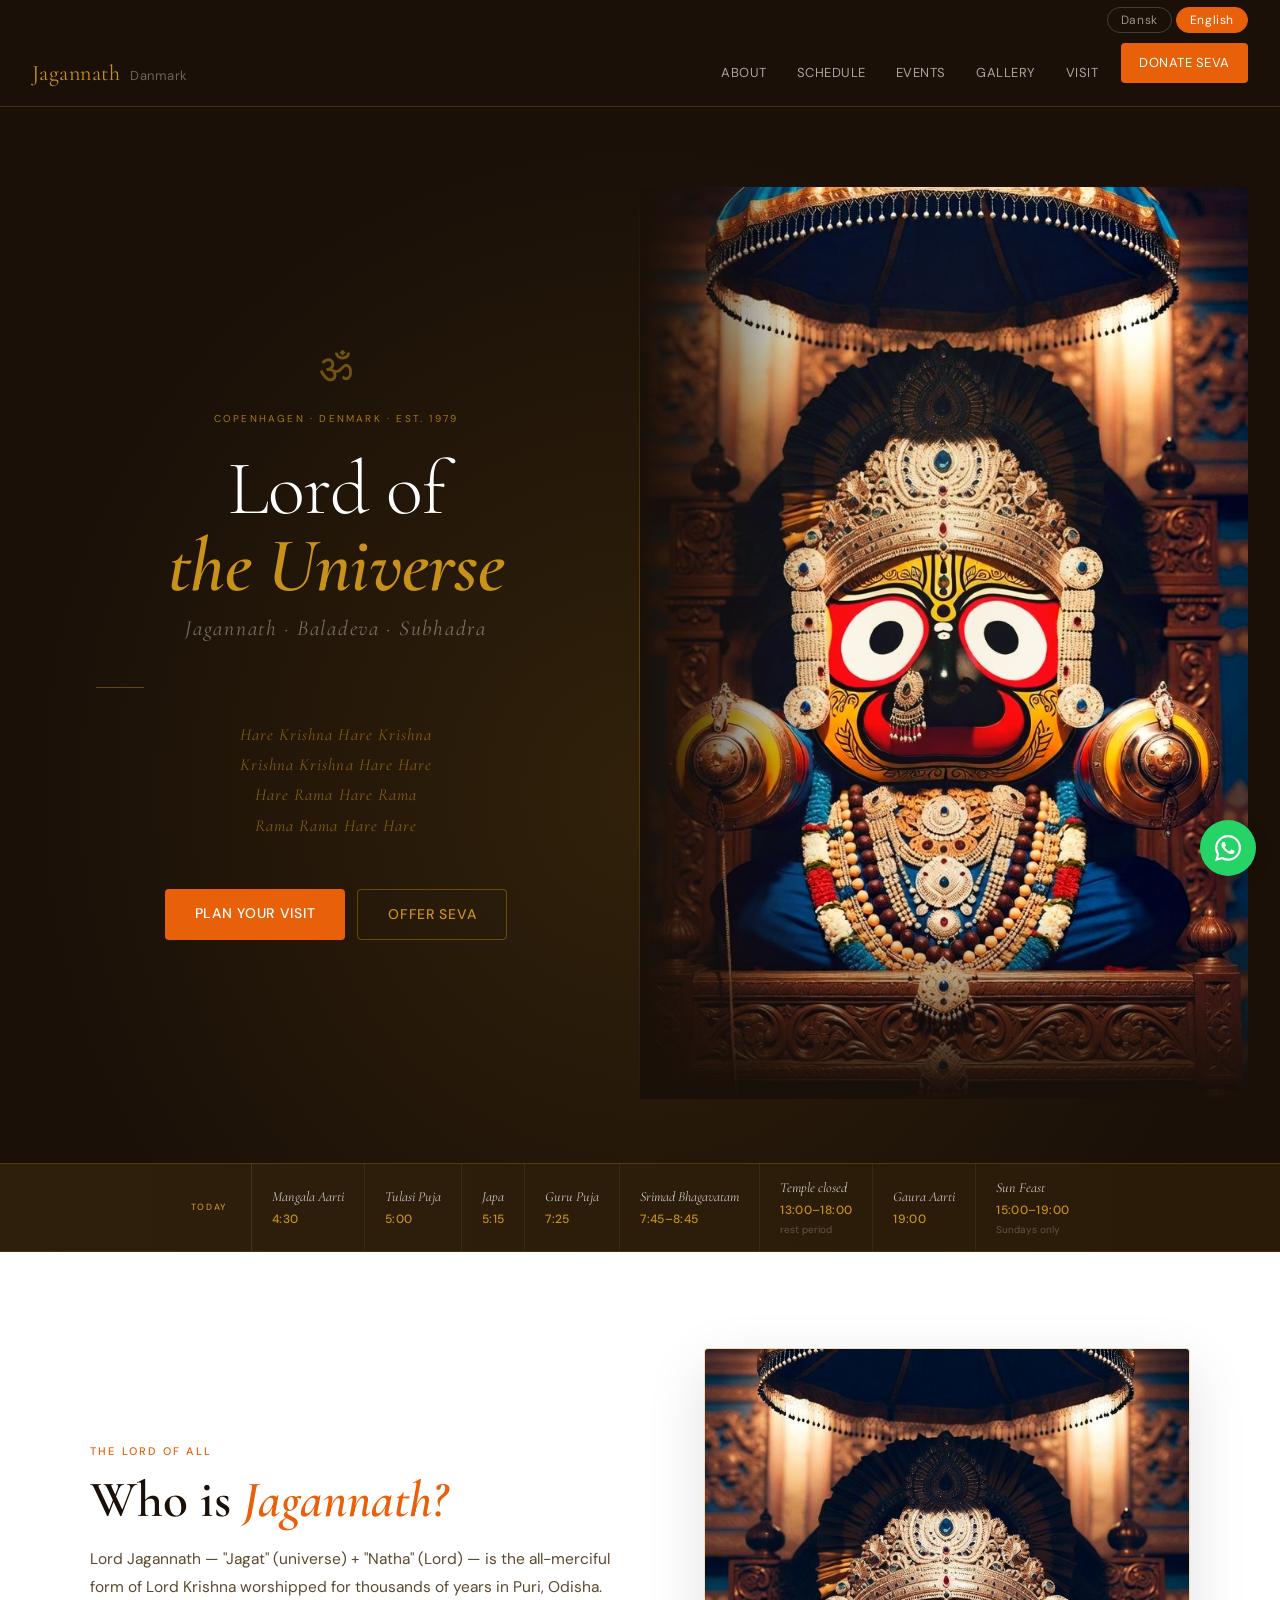
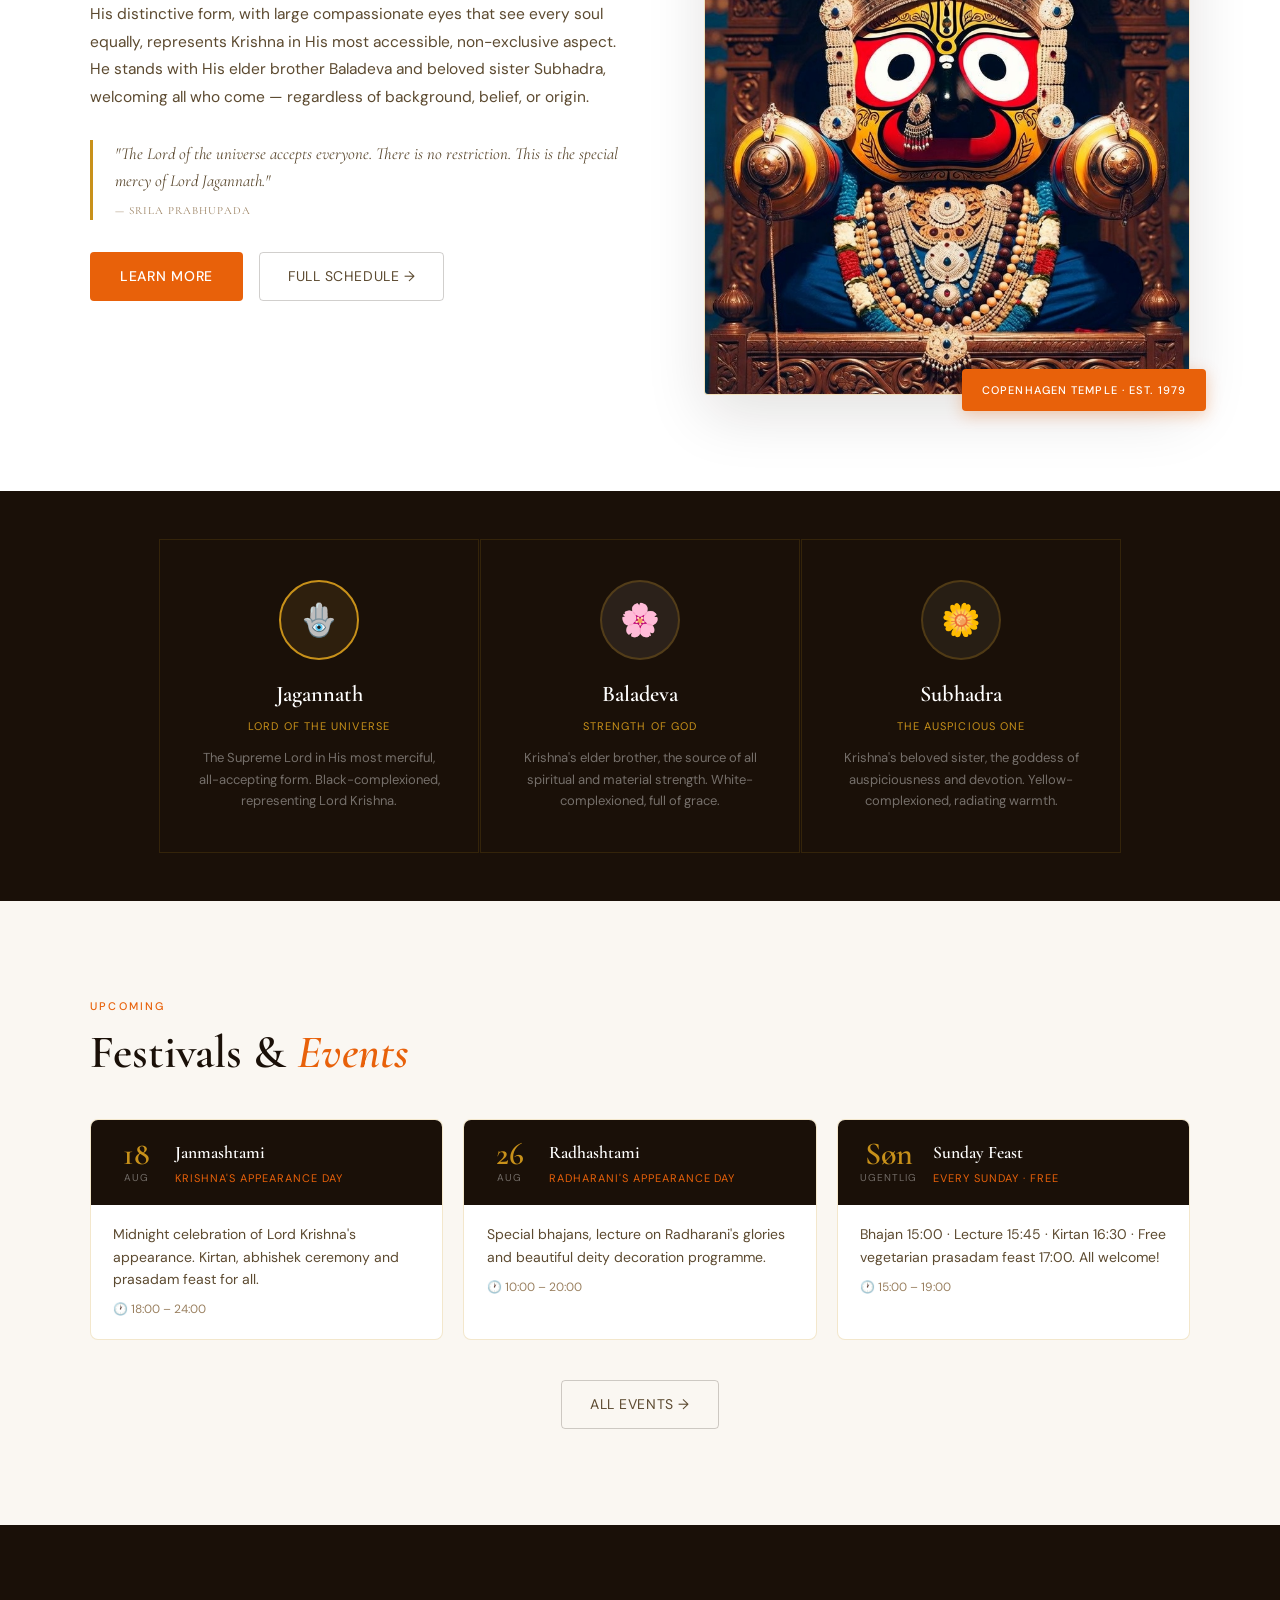
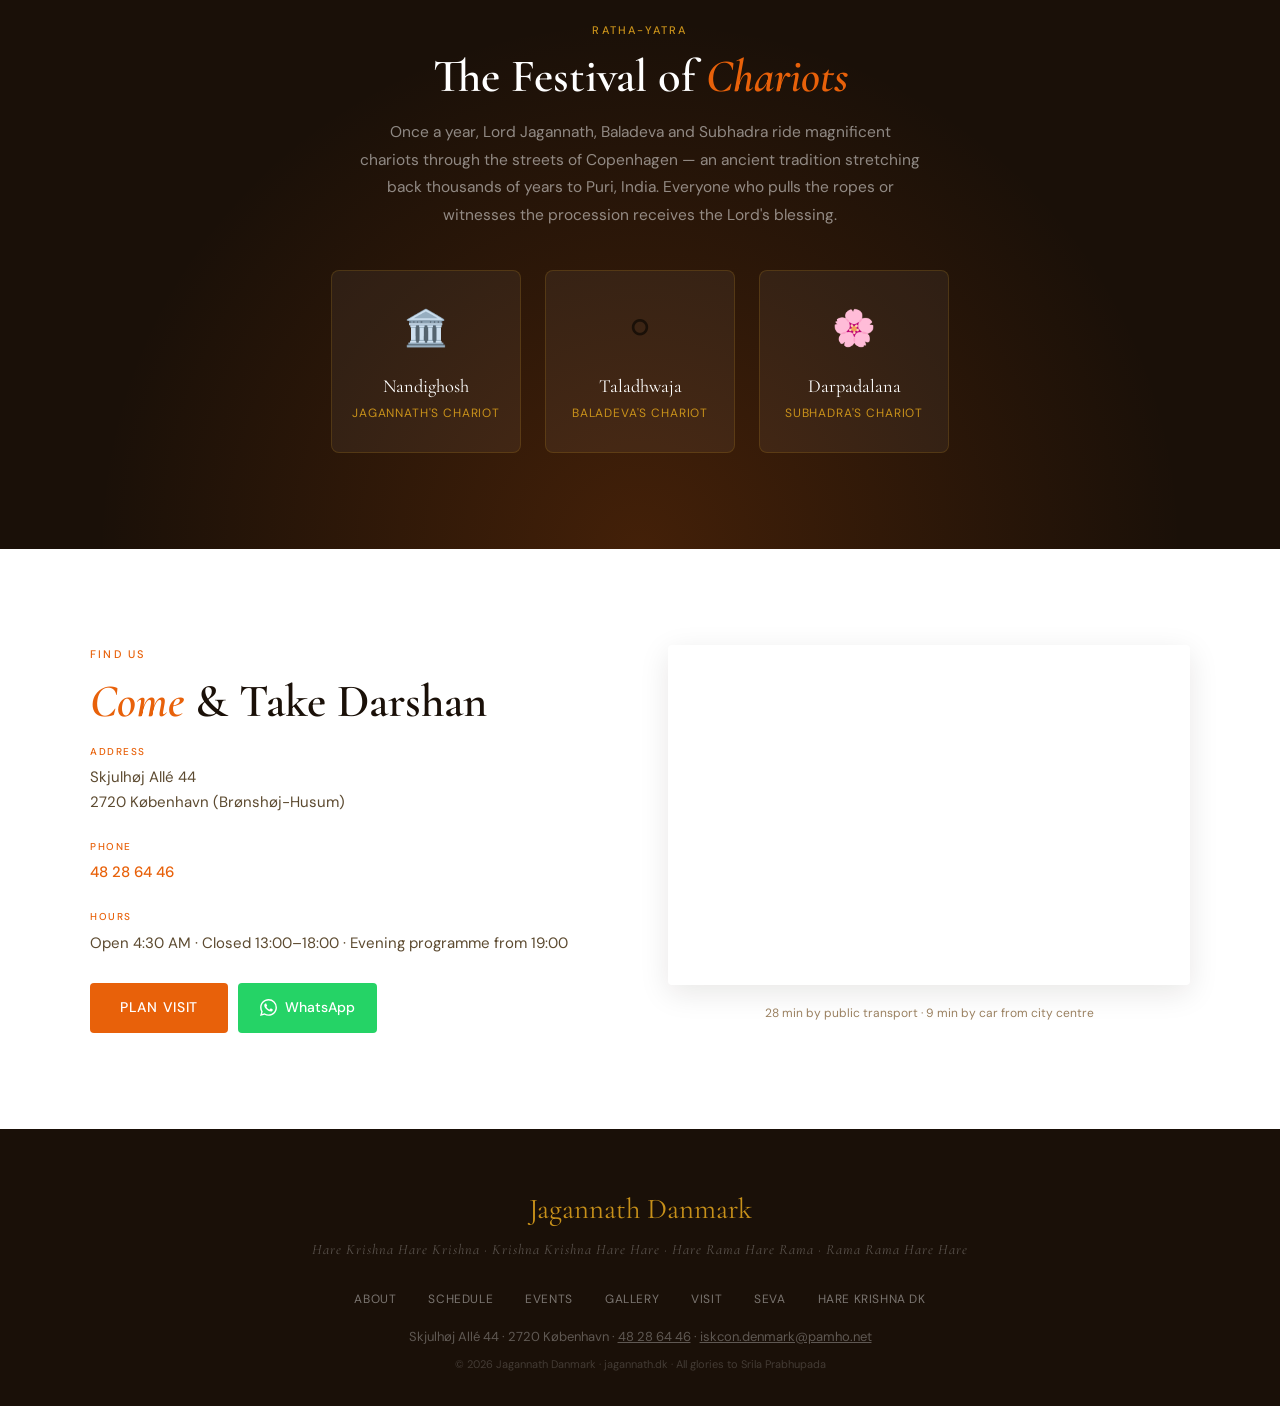
==== commit 1fa6127b: "🪬 Embed Jagannath image as base64 — guaranteed display" ====
--- a/index.html
+++ b/index.html
@@ -365,7 +365,7 @@
   <!-- Right: deity image -->
   <div class="hero-right">
     <img
-      src="https://upload.wikimedia.org/wikipedia/commons/thumb/6/6e/3_Odisha_Hindu_deities_Jagannath_Baladeva_Subhadra.jpg/1200px-3_Odisha_Hindu_deities_Jagannath_Baladeva_Subhadra.jpg"
+      src="[data-uri]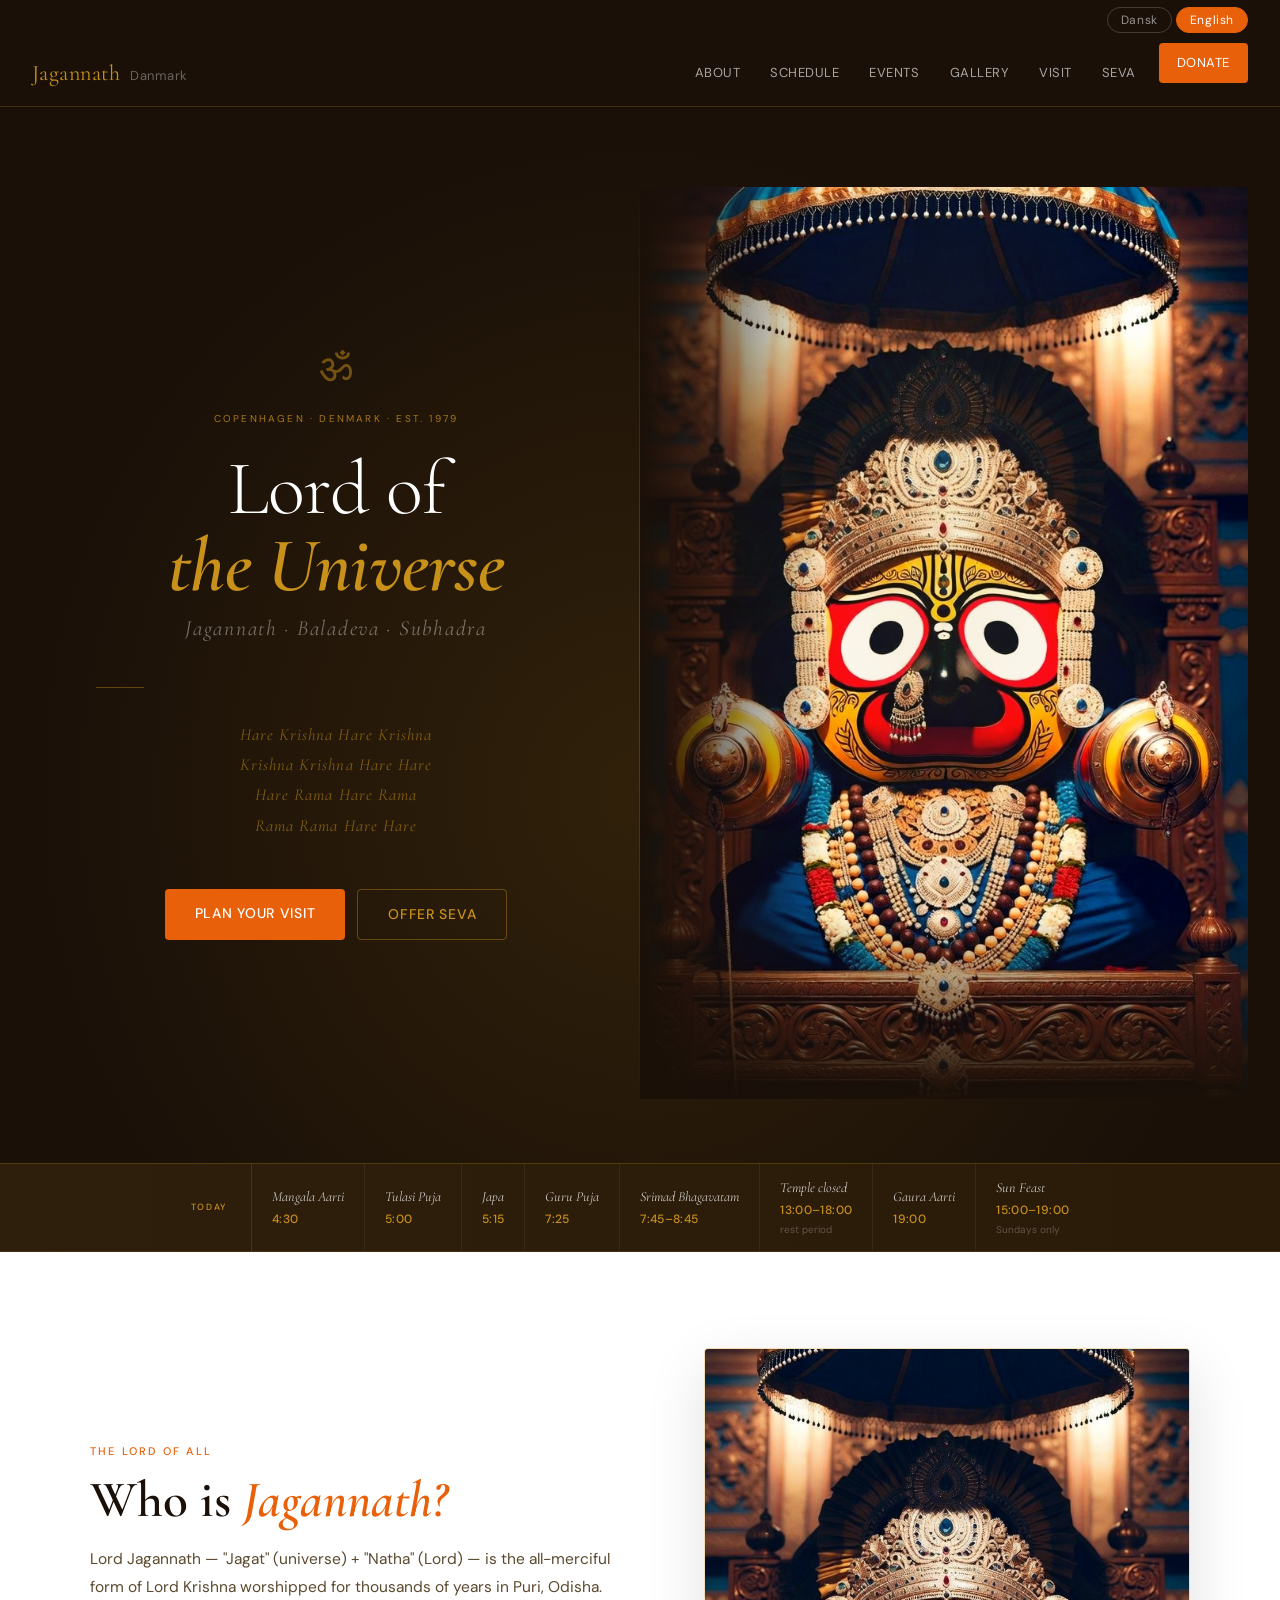
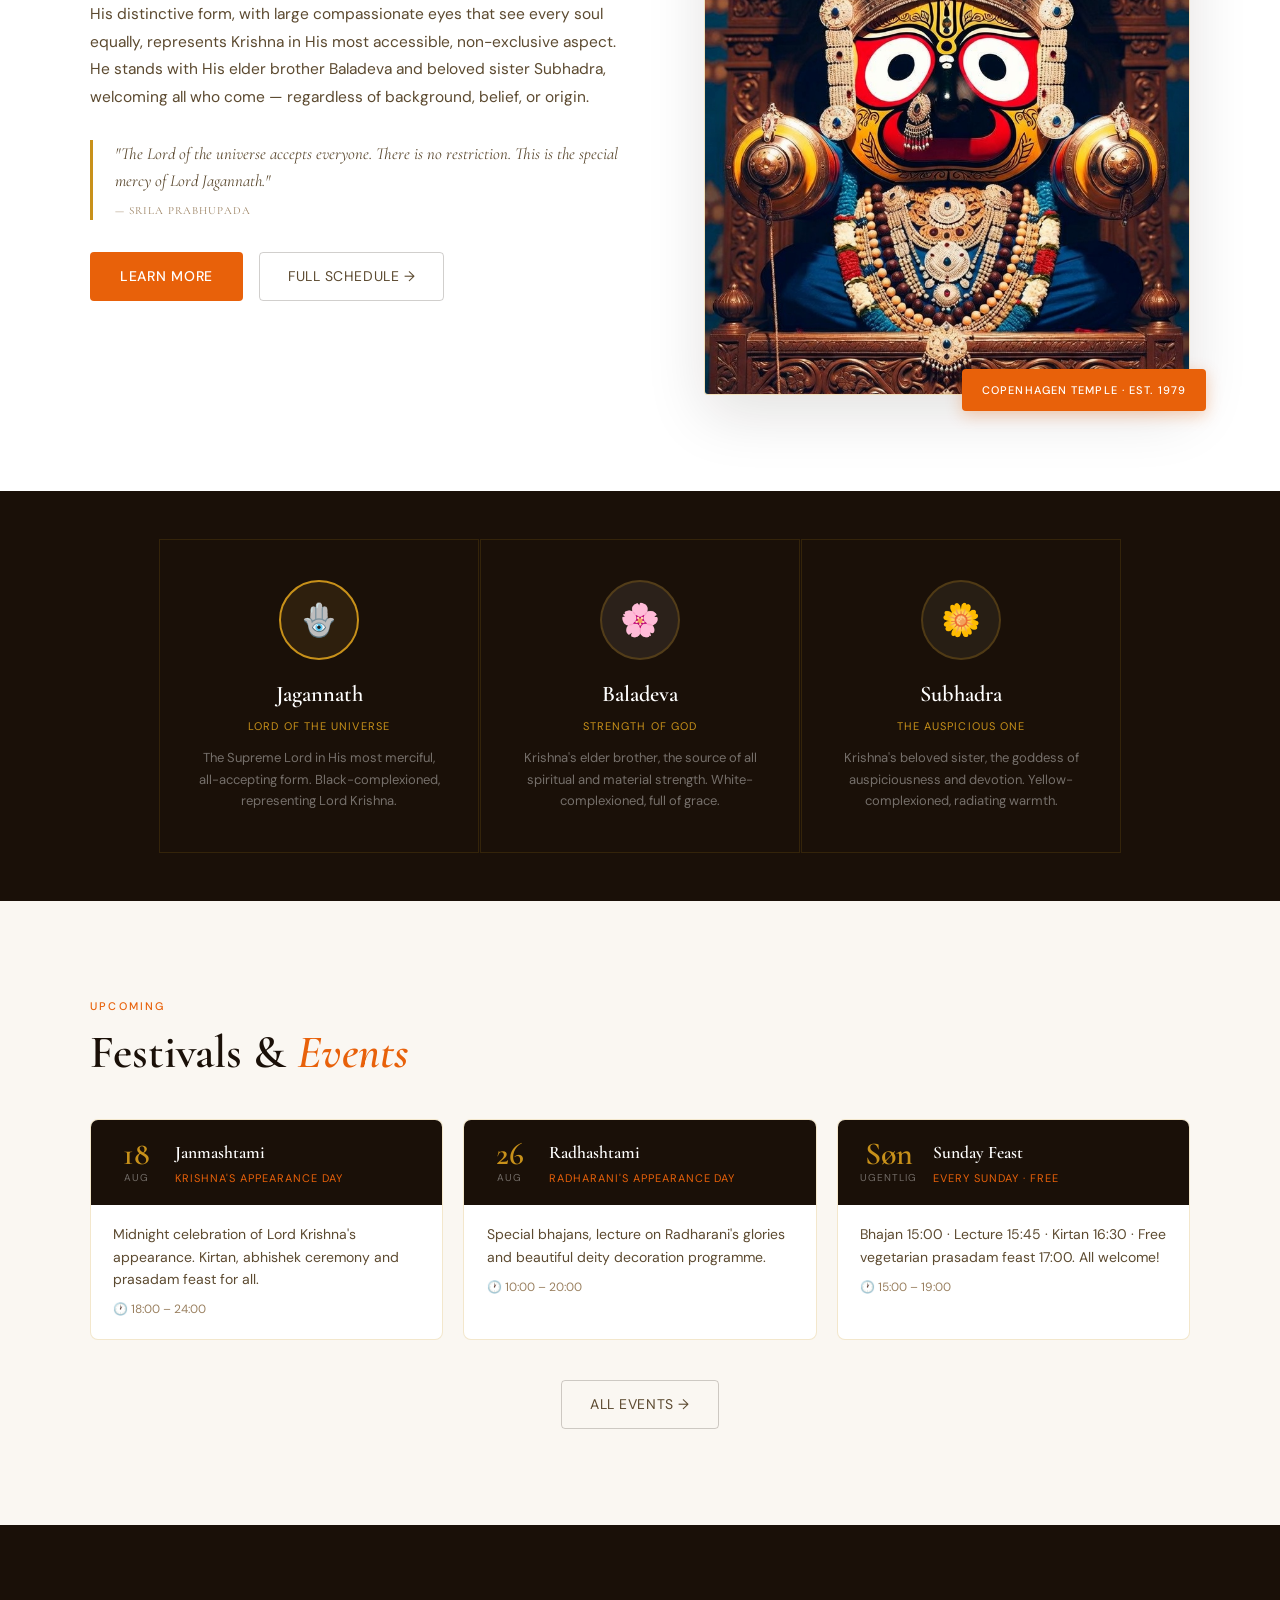
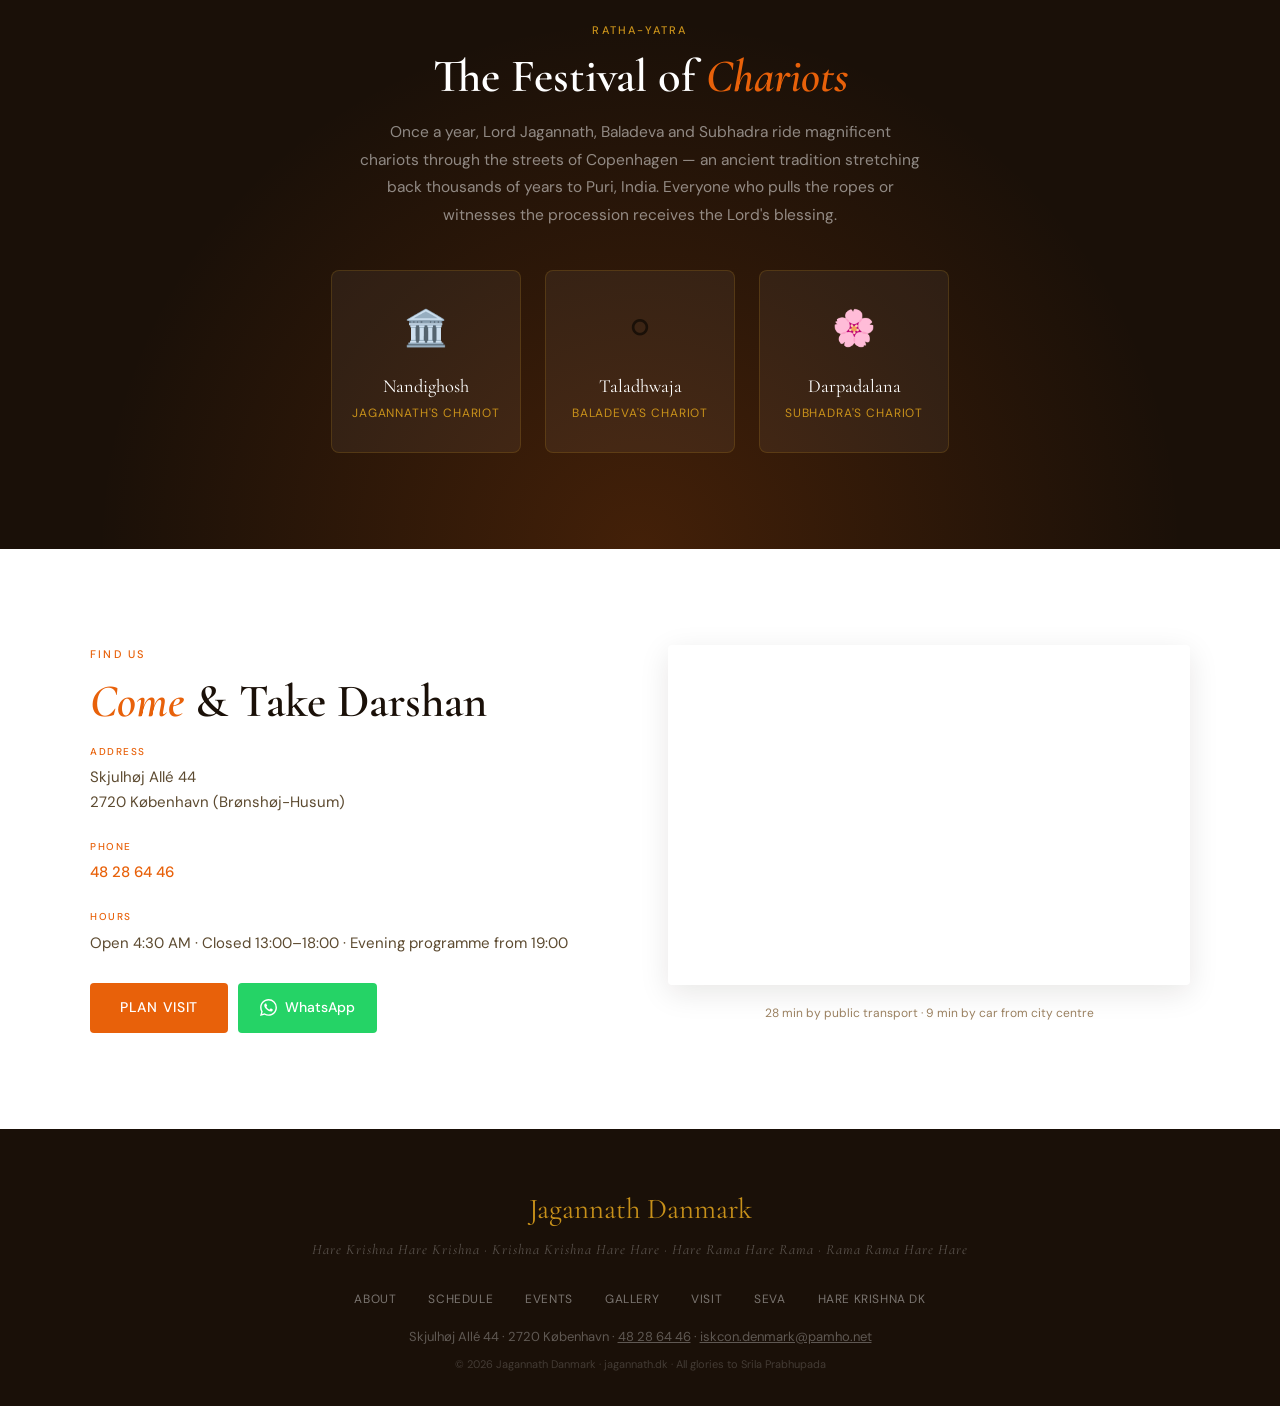
==== commit f92c54e8: "✨ Add Seva nav, remove WhatsApp FAB" ====
--- a/index.html
+++ b/index.html
@@ -321,7 +321,8 @@
     <li><a href="events.html"><span class="t-en">Events</span><span class="t-da">Begivenheder</span></a></li>
     <li><a href="gallery.html"><span class="t-en">Gallery</span><span class="t-da">Galleri</span></a></li>
     <li><a href="visit.html"><span class="t-en">Visit</span><span class="t-da">Besøg</span></a></li>
-    <li><a href="donate.html" class="nav-donate"><span class="t-en">Donate Seva</span><span class="t-da">Donér Seva</span></a></li>
+    <li><a href="seva.html"><span class="t-en">Seva</span><span class="t-da">Seva</span></a></li>
+    <li><a href="donate.html" class="nav-donate"><span class="t-en">Donate</span><span class="t-da">Donér</span></a></li>
   </ul>
 </nav>
 
@@ -581,9 +582,7 @@
 </footer>
 
 <!-- WhatsApp FAB -->
-<a href="https://wa.me/4548286446" class="whatsapp-fab" target="_blank" aria-label="WhatsApp">
-  <svg width="26" height="26" viewBox="0 0 24 24" fill="white"><path d="M17.472 14.382c-.297-.149-1.758-.867-2.03-.967-.273-.099-.471-.148-.67.15-.197.297-.767.966-.94 1.164-.173.199-.347.223-.644.075-.297-.15-1.255-.463-2.39-1.475-.883-.788-1.48-1.761-1.653-2.059-.173-.297-.018-.458.13-.606.134-.133.298-.347.446-.52.149-.174.198-.298.298-.497.099-.198.05-.371-.025-.52-.075-.149-.669-1.612-.916-2.207-.242-.579-.487-.5-.669-.51-.173-.008-.371-.01-.57-.01-.198 0-.52.074-.792.372-.272.297-1.04 1.016-1.04 2.479 0 1.462 1.065 2.875 1.213 3.074.149.198 2.096 3.2 5.077 4.487.709.306 1.262.489 1.694.625.712.227 1.36.195 1.871.118.571-.085 1.758-.719 2.006-1.413.248-.694.248-1.289.173-1.413-.074-.124-.272-.198-.57-.347m-5.421 7.403h-.004a9.87 9.87 0 01-5.031-1.378l-.361-.214-3.741.982.998-3.648-.235-.374a9.86 9.86 0 01-1.51-5.26c.001-5.45 4.436-9.884 9.888-9.884 2.64 0 5.122 1.03 6.988 2.898a9.825 9.825 0 012.893 6.994c-.003 5.45-4.437 9.884-9.885 9.884m8.413-18.297A11.815 11.815 0 0012.05 0C5.495 0 .16 5.335.157 11.892c0 2.096.547 4.142 1.588 5.945L.057 24l6.305-1.654a11.882 11.882 0 005.683 1.448h.005c6.554 0 11.89-5.335 11.893-11.893a11.821 11.821 0 00-3.48-8.413z"/></svg>
-</a>
+
 
 <script src="shared.js"></script>
 </body>
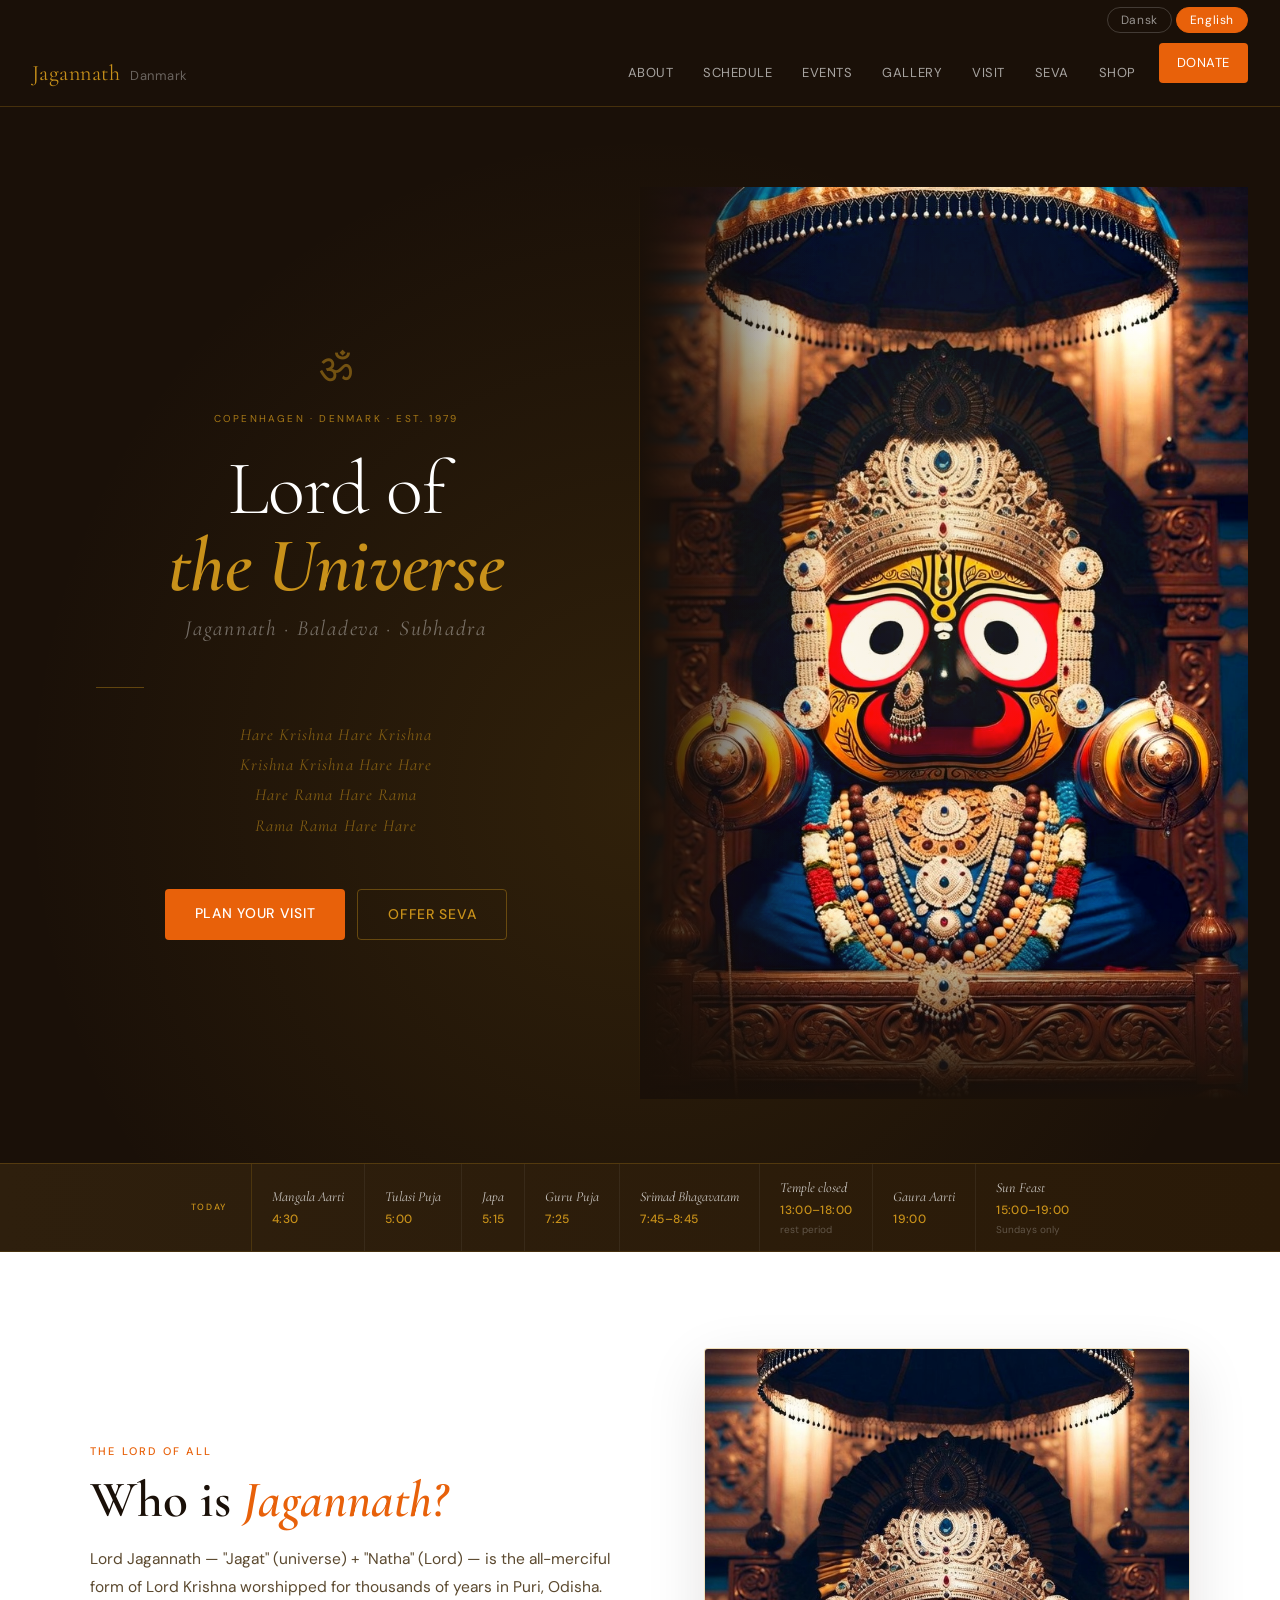
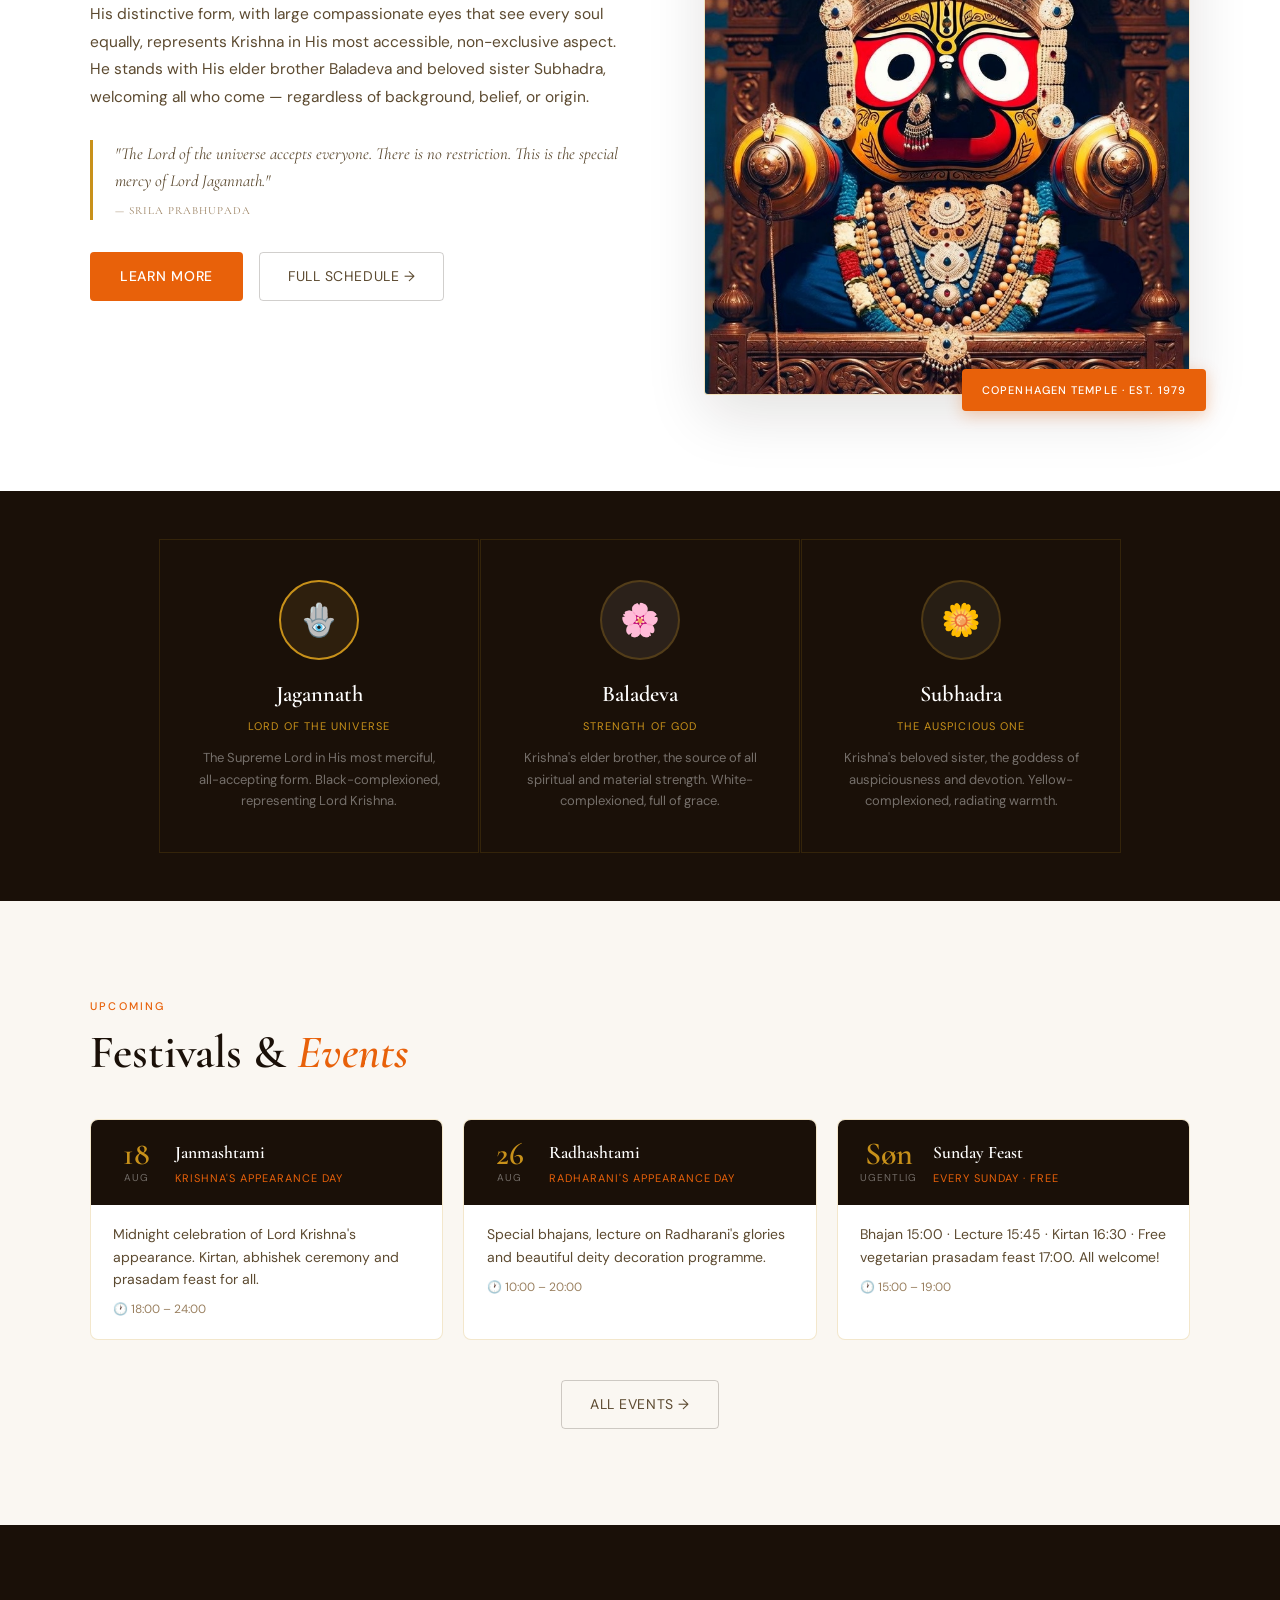
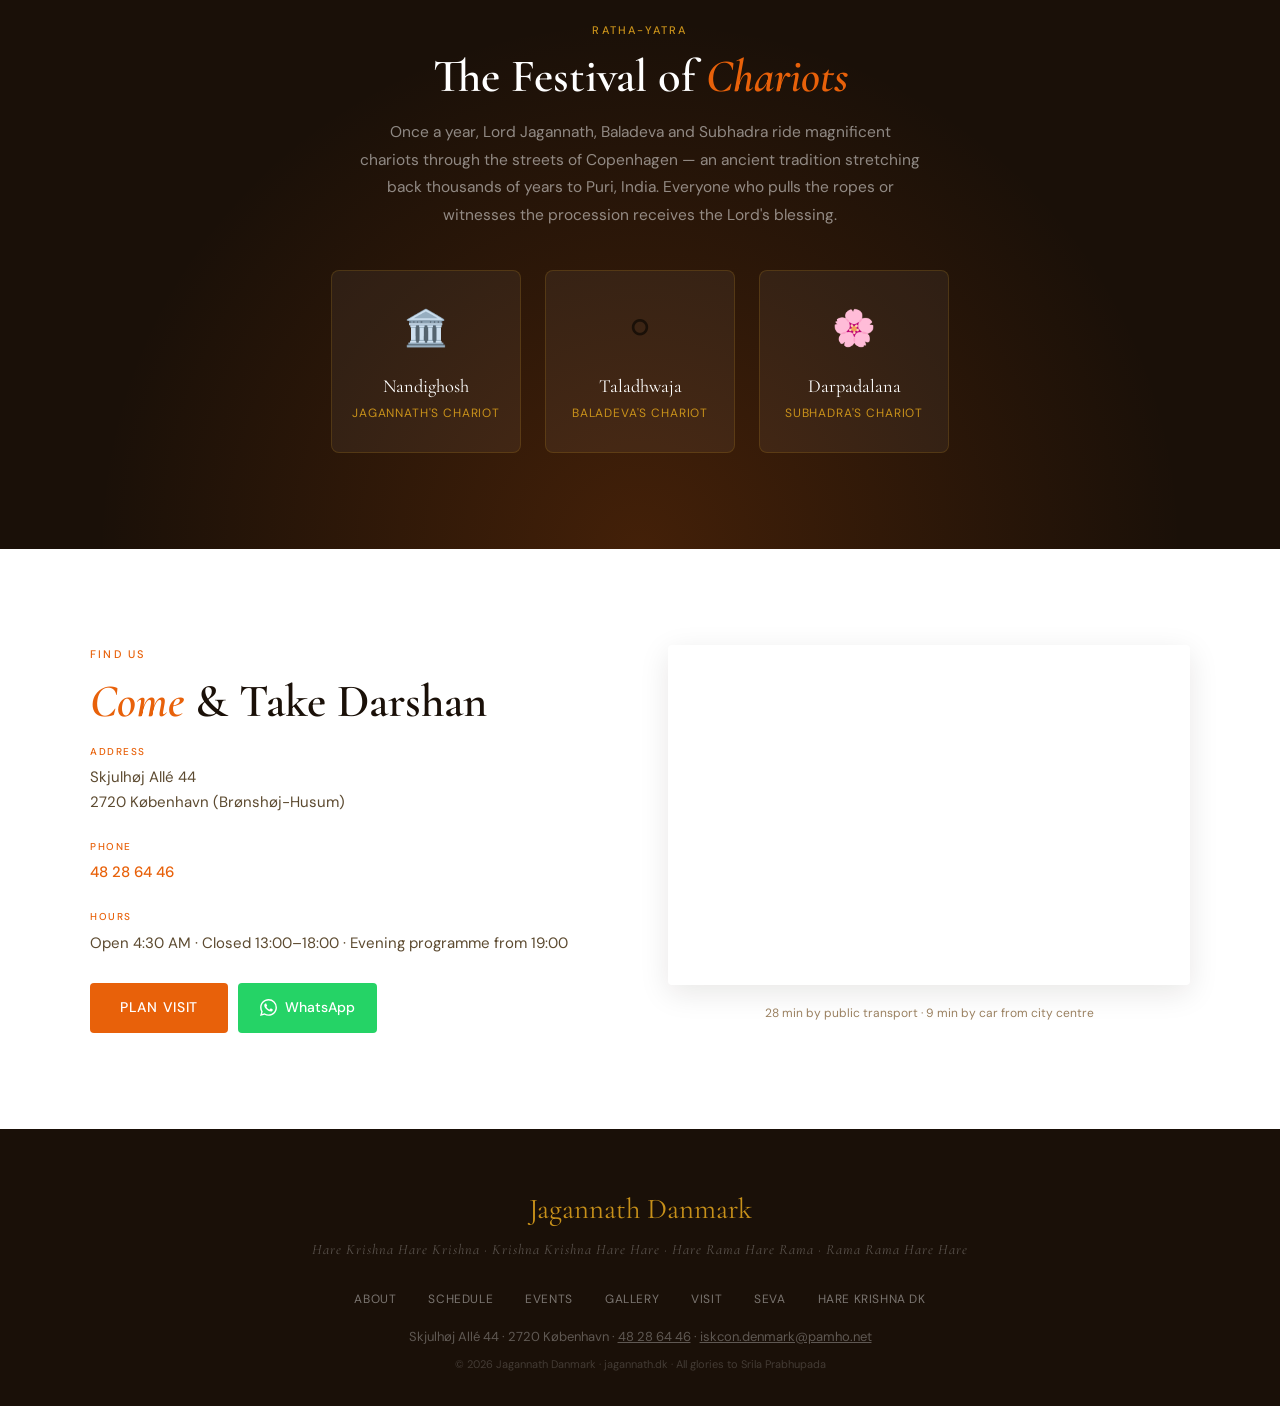
==== commit 9a3707b0: "🛍️ Add Shop to nav — index.html" ====
--- a/index.html
+++ b/index.html
@@ -322,6 +322,7 @@
     <li><a href="gallery.html"><span class="t-en">Gallery</span><span class="t-da">Galleri</span></a></li>
     <li><a href="visit.html"><span class="t-en">Visit</span><span class="t-da">Besøg</span></a></li>
     <li><a href="seva.html"><span class="t-en">Seva</span><span class="t-da">Seva</span></a></li>
+    <li><a href="shop.html"><span class="t-en">Shop</span><span class="t-da">Butik</span></a></li>
     <li><a href="donate.html" class="nav-donate"><span class="t-en">Donate</span><span class="t-da">Donér</span></a></li>
   </ul>
 </nav>
